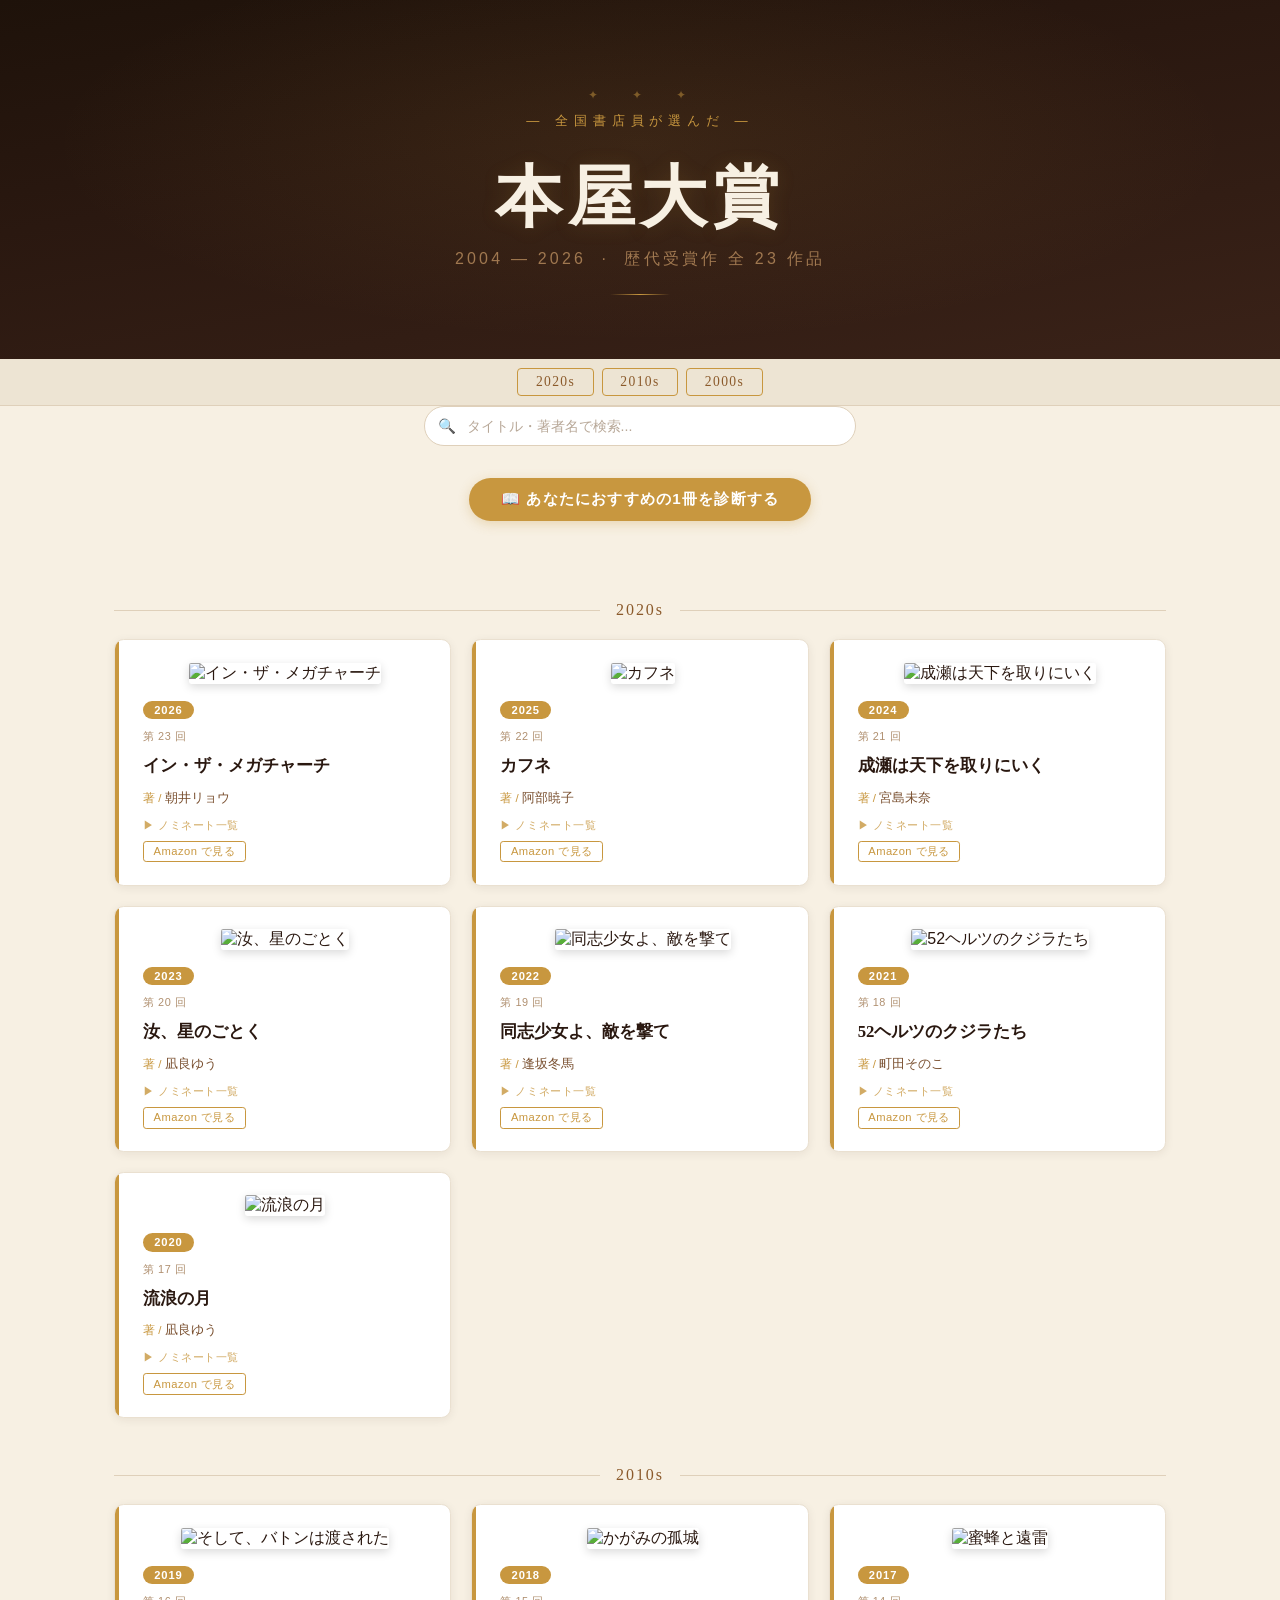
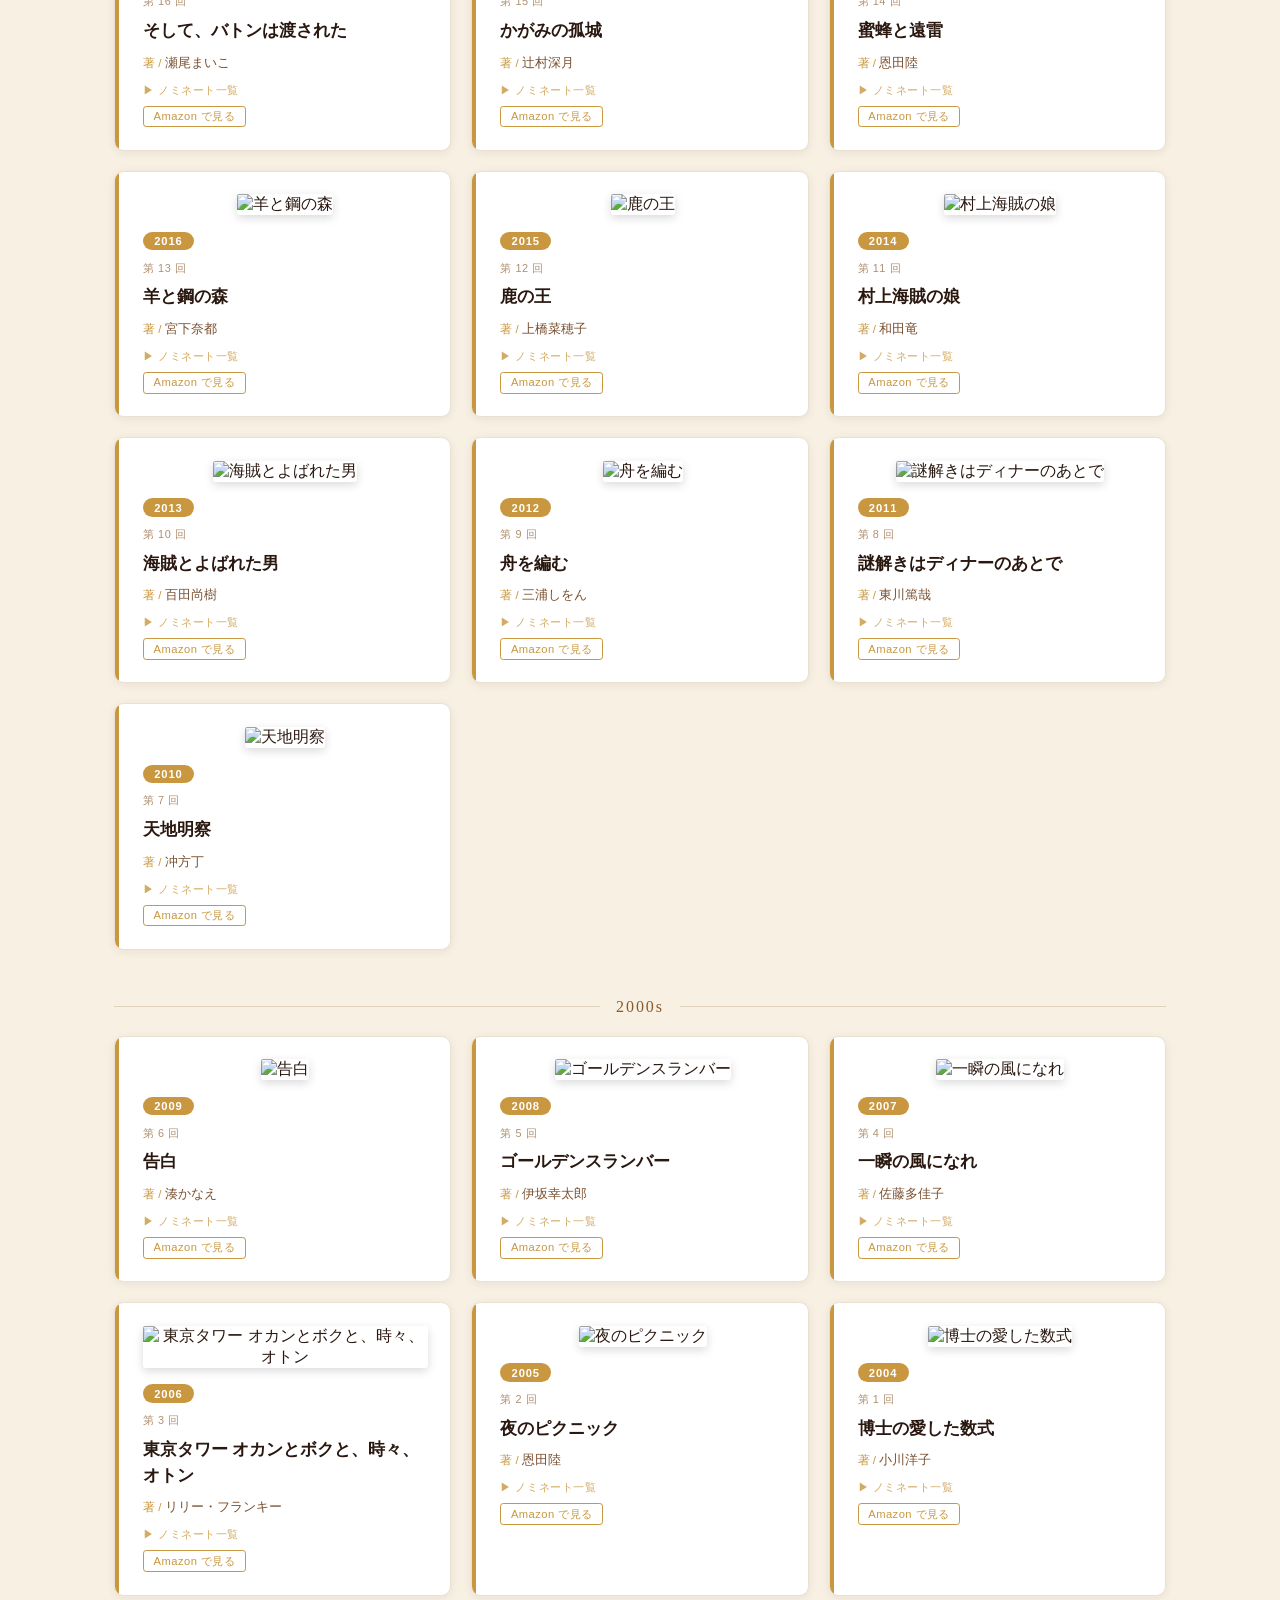
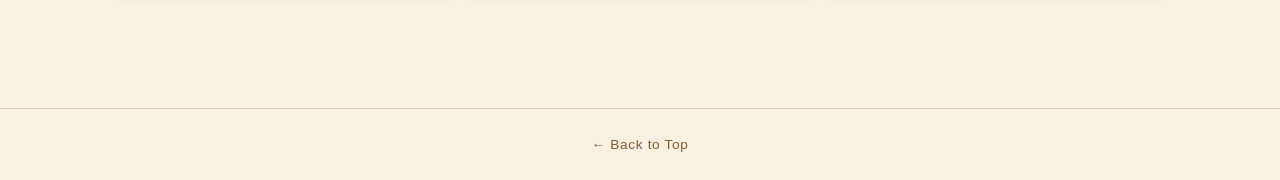
==== bookaward.html @ 59b04b96 "Initial commit: portfolio site with bookaward, mrchildren pages" ====
<!DOCTYPE html>
<html lang="ja">
<head>
  <meta charset="UTF-8">
  <meta name="viewport" content="width=device-width, initial-scale=1.0">
  <title>本屋大賞 歴代受賞作</title>
  <style>
    * { box-sizing: border-box; margin: 0; padding: 0; }

    body {
      background-color: #F7F0E3;
      font-family: 'Segoe UI', sans-serif;
      color: #2A1810;
      min-height: 100vh;
    }

    /* ===== HEADER ===== */
    header {
      background: linear-gradient(170deg, #1E120A 0%, #2A1810 40%, #3A2218 100%);
      text-align: center;
      padding: 5.5rem 1.5rem 4rem;
      position: relative;
      overflow: hidden;
    }
    header::before {
      content: '';
      position: absolute; inset: 0;
      background: radial-gradient(ellipse at 50% 40%, rgba(200,151,63,0.1) 0%, transparent 65%);
      pointer-events: none;
    }
    header .eyebrow {
      font-size: 0.82rem;
      letter-spacing: 0.45em;
      color: #C8973F;
      text-transform: uppercase;
      margin-bottom: 1.4rem;
      position: relative;
    }
    header h1 {
      font-family: 'Georgia', serif;
      font-size: 4.2rem;
      color: #F7F0E3;
      letter-spacing: 0.08em;
      margin-bottom: 0.4rem;
      position: relative;
      text-shadow: 0 2px 20px rgba(200,151,63,0.15);
    }
    header .subtitle {
      font-size: 1rem;
      color: #A07850;
      letter-spacing: 0.2em;
      position: relative;
    }
    .header-divider {
      width: 60px;
      height: 1px;
      background: linear-gradient(90deg, transparent, #C8973F, transparent);
      margin: 1.5rem auto 0;
      position: relative;
    }
    .header-ornament {
      font-size: 0.75rem; color: #C8973F; letter-spacing: 0.5em; margin-bottom: 0.6rem;
      position: relative; opacity: 0.5;
    }

    /* ===== MAIN ===== */
    main {
      max-width: 1100px;
      margin: 0 auto;
      padding: 3rem 1.5rem 4rem;
    }

    /* ===== ERA SECTION ===== */
    .era-section { margin-bottom: 3rem; }
    .era-heading {
      display: flex;
      align-items: center;
      gap: 1rem;
      margin-bottom: 1.25rem;
    }
    .era-heading span {
      font-family: 'Georgia', serif;
      font-size: 1rem;
      color: #8B5A2B;
      letter-spacing: 0.12em;
      white-space: nowrap;
    }
    .era-heading::before,
    .era-heading::after {
      content: '';
      flex: 1;
      height: 1px;
      background: #DFD0BA;
    }

    /* ===== GRID ===== */
    .grid {
      display: grid;
      grid-template-columns: repeat(auto-fill, minmax(270px, 1fr));
      gap: 1.25rem;
    }

    /* ===== CARD ===== */
    .card {
      background: #FFFFFF;
      border-radius: 0.6rem;
      padding: 1.4rem 1.4rem 1.4rem 1.75rem;
      box-shadow: 0 2px 10px rgba(42, 24, 16, 0.07);
      border: 1px solid #EAE0D0;
      position: relative;
      transition: transform 0.2s, box-shadow 0.2s;
      overflow: hidden;
      cursor: pointer;
    }
    .card::before {
      content: '';
      position: absolute;
      left: 0; top: 0; bottom: 0;
      width: 4px;
      background: #C8973F;
    }
    .card:hover {
      transform: translateY(-4px);
      box-shadow: 0 10px 28px rgba(42, 24, 16, 0.13);
    }
    .card .year-badge {
      display: inline-block;
      background: #C8973F;
      color: #FFF;
      font-size: 0.7rem;
      font-weight: 700;
      letter-spacing: 0.08em;
      padding: 0.2rem 0.7rem;
      border-radius: 2rem;
      margin-bottom: 0.7rem;
    }
    .card .award-num {
      font-size: 0.68rem;
      color: #B09070;
      letter-spacing: 0.05em;
      margin-bottom: 0.55rem;
    }
    .card .title {
      font-family: 'Georgia', serif;
      font-size: 1.05rem;
      font-weight: 700;
      color: #2A1810;
      line-height: 1.55;
      margin-bottom: 0.6rem;
    }
    .card .author {
      font-size: 0.82rem;
      color: #7A5030;
    }
    .card .author::before {
      content: "著 / ";
      color: #C8973F;
      font-size: 0.72rem;
    }
    .card .hint {
      font-size: 0.68rem;
      color: #C8973F;
      margin-top: 0.75rem;
      letter-spacing: 0.05em;
      opacity: 0.8;
    }
    .card-cover {
      text-align: center;
      margin-bottom: 1rem;
    }
    .card-cover img {
      width: 80px;
      height: auto;
      border-radius: 0.15rem;
      box-shadow: 0 3px 10px rgba(0,0,0,0.15);
    }

    /* ===== MODAL ===== */
    .modal-overlay {
      display: none;
      position: fixed;
      inset: 0;
      background: rgba(30, 15, 5, 0.72);
      z-index: 1000;
      align-items: center;
      justify-content: center;
      padding: 1rem;
    }
    .modal-overlay.open { display: flex; }

    .modal-box {
      background: #FAF5EC;
      border-radius: 1rem;
      width: 100%;
      max-width: 680px;
      max-height: 90vh;
      overflow-y: auto;
      box-shadow: 0 24px 60px rgba(20, 8, 2, 0.5);
      position: relative;
    }

    .modal-header {
      background: #2A1810;
      padding: 1.5rem 2rem;
      border-radius: 1rem 1rem 0 0;
      display: flex;
      align-items: baseline;
      gap: 1rem;
    }
    .modal-year {
      font-family: 'Georgia', serif;
      font-size: 2rem;
      color: #F7F0E3;
      letter-spacing: 0.05em;
    }
    .modal-round {
      font-size: 0.8rem;
      color: #C8973F;
      letter-spacing: 0.1em;
    }
    .modal-close {
      position: absolute;
      top: 1rem;
      right: 1.25rem;
      background: none;
      border: none;
      color: #A07850;
      font-size: 1.5rem;
      cursor: pointer;
      line-height: 1;
      transition: color 0.15s;
    }
    .modal-close:hover { color: #F7F0E3; }

    .modal-body { padding: 1.5rem 2rem 2rem; }

    /* ===== BOOK LIST ===== */
    .book-list {
      display: flex;
      flex-direction: column;
      gap: 0.85rem;
    }

    .book-item {
      display: flex;
      align-items: center;
      gap: 1rem;
      background: #FFF;
      border-radius: 0.5rem;
      padding: 0.75rem 1rem;
      box-shadow: 0 1px 6px rgba(42, 24, 16, 0.06);
      border: 1px solid #EAE0D0;
      position: relative;
      cursor: pointer;
      transition: transform 0.12s, box-shadow 0.12s;
    }
    .book-item:hover { transform: translateX(4px); box-shadow: 0 3px 12px rgba(42,24,16,0.1); }
    .book-item.winner {
      border-color: #C8973F;
      background: #FFFBF3;
    }

    .book-rank {
      font-size: 0.7rem;
      font-weight: 700;
      color: #B09070;
      min-width: 2rem;
      text-align: center;
      font-family: 'Segoe UI', sans-serif;
    }
    .book-item.winner .book-rank {
      color: #C8973F;
    }

    /* Cover */
    .cover-wrap {
      width: 52px;
      min-width: 52px;
      height: 74px;
      border-radius: 3px;
      overflow: hidden;
      background: #EAE0D0;
      display: flex;
      align-items: center;
      justify-content: center;
      position: relative;
    }
    .cover-wrap.loading::after {
      content: '';
      position: absolute;
      inset: 0;
      background: linear-gradient(90deg, #EAE0D0 25%, #F7F0E3 50%, #EAE0D0 75%);
      background-size: 200% 100%;
      animation: shimmer 1.2s infinite;
    }
    @keyframes shimmer {
      0% { background-position: 200% 0; }
      100% { background-position: -200% 0; }
    }
    .cover-wrap img {
      width: 100%;
      height: 100%;
      object-fit: cover;
      display: none;
    }
    .cover-wrap img.loaded { display: block; }
    .cover-placeholder {
      font-size: 1.4rem;
      opacity: 0.4;
    }
    .cover-wrap.has-cover .cover-placeholder { display: none; }

    /* Book info */
    .book-info { flex: 1; min-width: 0; }
    .book-title {
      font-family: 'Georgia', serif;
      font-size: 0.92rem;
      font-weight: 700;
      color: #2A1810;
      line-height: 1.4;
      margin-bottom: 0.25rem;
      white-space: nowrap;
      overflow: hidden;
      text-overflow: ellipsis;
    }
    .book-author {
      font-size: 0.75rem;
      color: #8B6040;
    }

    .winner-badge {
      font-size: 0.62rem;
      font-weight: 700;
      background: #C8973F;
      color: #FFF;
      padding: 0.15rem 0.5rem;
      border-radius: 2rem;
      letter-spacing: 0.06em;
      white-space: nowrap;
    }

    /* ===== BOOK DETAIL ===== */
    .book-detail { text-align: center; animation: fadeIn 0.2s; }
    @keyframes fadeIn { from { opacity: 0; } to { opacity: 1; } }
    .book-detail-cover { width: 150px; border-radius: 0.3rem; box-shadow: 0 4px 16px rgba(0,0,0,0.15); margin-bottom: 1rem; }
    .book-detail-title { font-family: Georgia, serif; font-size: 1.2rem; font-weight: 700; color: #2A1810; margin-bottom: 0.2rem; }
    .book-detail-author { font-size: 0.82rem; color: #8B6040; margin-bottom: 1rem; }
    .book-detail-synopsis { text-align: left; font-size: 0.85rem; line-height: 1.85; color: #3A2A1A; background: #fff; padding: 1rem 1.2rem; border-radius: 0.4rem; border: 1px solid #EAE0D0; margin-bottom: 1rem; }
    .book-detail-back { display: inline-block; font-size: 0.8rem; color: #C8973F; cursor: pointer; background: none; border: none; margin-bottom: 1rem; letter-spacing: 0.05em; }
    .book-detail-back:hover { color: #8B5A2B; text-decoration: underline; }
    .book-detail-links { display: flex; gap: 0.5rem; justify-content: center; }

    /* ===== FOOTER ===== */
    footer {
      text-align: center;
      padding: 1.75rem;
      border-top: 1px solid #DFD0BA;
      font-size: 0.85rem;
    }
    footer a {
      color: #8B5A2B;
      text-decoration: none;
      letter-spacing: 0.05em;
    }
    footer a:hover { text-decoration: underline; }

    /* ===== JUMP NAV ===== */
    .jump-nav {
      background: #EDE4D3;
      border-bottom: 1px solid #DFD0BA;
      padding: 0.55rem 1.5rem;
      display: flex;
      gap: 0.5rem;
      justify-content: center;
      flex-wrap: wrap;
      position: sticky;
      top: 0;
      z-index: 90;
    }
    .jump-btn {
      display: inline-block;
      color: #8B5A2B;
      text-decoration: none;
      font-family: 'Georgia', serif;
      font-size: 0.85rem;
      letter-spacing: 0.1em;
      padding: 0.3rem 1.1rem;
      border: 1px solid #C8973F;
      border-radius: 0.25rem;
      transition: background 0.15s, color 0.15s;
    }
    .jump-btn:hover { background: #C8973F; color: #fff; }

    /* ===== AMAZON LINK ===== */
    .amazon-link {
      display: inline-block;
      margin-top: 0.5rem;
      font-size: 0.7rem;
      color: #C8973F;
      text-decoration: none;
      border: 1px solid #C8973F;
      border-radius: 0.2rem;
      padding: 0.15rem 0.6rem;
      letter-spacing: 0.04em;
      transition: background 0.15s, color 0.15s;
    }
    .amazon-link:hover { background: #C8973F; color: #fff; }
    .book-amazon {
      display: inline-block;
      margin-top: 0.3rem;
      font-size: 0.72rem;
      color: #C8973F;
      text-decoration: none;
      border: 1px solid #C8973F;
      border-radius: 0.2rem;
      padding: 0.1rem 0.5rem;
      transition: background 0.15s, color 0.15s;
    }
    .book-amazon:hover { background: #C8973F; color: #fff; }

    /* ===== SHINDAN ===== */
    .shindan-btn {
      display: block; margin: 0 auto 2rem; padding: 0.7rem 2rem;
      background: #C8973F; color: #fff; border: none; border-radius: 2rem;
      font-size: 0.95rem; font-weight: 700; letter-spacing: 0.08em; cursor: pointer;
      box-shadow: 0 3px 12px rgba(200,151,63,0.3); transition: transform 0.15s, box-shadow 0.15s;
    }
    .shindan-btn:hover { transform: translateY(-2px); box-shadow: 0 6px 20px rgba(200,151,63,0.4); }
    .shindan-overlay {
      display: none; position: fixed; inset: 0; background: rgba(30,15,5,0.8);
      z-index: 1100; align-items: center; justify-content: center; padding: 1rem;
    }
    .shindan-overlay.open { display: flex; }
    .shindan-box {
      background: #FAF5EC; border-radius: 1rem; width: 100%; max-width: 500px;
      padding: 2.5rem 2rem; text-align: center; position: relative;
      box-shadow: 0 24px 60px rgba(20,8,2,0.5); animation: fadeIn 0.25s;
    }
    .shindan-close {
      position: absolute; top: 0.8rem; right: 1rem; background: none; border: none;
      color: #A07850; font-size: 1.3rem; cursor: pointer;
    }
    .shindan-step { font-size: 0.72rem; color: #C8973F; letter-spacing: 0.15em; margin-bottom: 0.5rem; }
    .shindan-q { font-family: Georgia, serif; font-size: 1.15rem; color: #2A1810; margin-bottom: 1.5rem; line-height: 1.6; }
    .shindan-options { display: flex; flex-direction: column; gap: 0.7rem; }
    .shindan-opt {
      padding: 0.85rem 1.2rem; background: #fff; border: 2px solid #EAE0D0; border-radius: 0.5rem;
      font-size: 0.9rem; color: #2A1810; cursor: pointer; transition: border-color 0.15s, background 0.15s;
    }
    .shindan-opt:hover { border-color: #C8973F; background: #FFFBF3; }
    .shindan-results-grid { display: flex; flex-direction: column; gap: 0.8rem; margin-bottom: 1rem; text-align: left; }
    .shindan-card {
      display: flex; gap: 0.8rem; background: #fff; border-radius: 0.5rem; padding: 0.7rem;
      border: 1px solid #EAE0D0; box-shadow: 0 1px 6px rgba(42,24,16,0.06);
      cursor: pointer; transition: border-color 0.15s, box-shadow 0.15s;
    }
    .shindan-card:hover { border-color: #C8973F; box-shadow: 0 3px 12px rgba(42,24,16,0.1); }
    .shindan-card img { width: 60px; height: 85px; object-fit: cover; border-radius: 0.2rem; flex-shrink: 0; }
    .shindan-card-info { flex: 1; min-width: 0; }
    .shindan-card-title { font-family: Georgia, serif; font-size: 0.92rem; font-weight: 700; color: #2A1810; margin-bottom: 0.15rem; }
    .shindan-card-author { font-size: 0.72rem; color: #8B6040; margin-bottom: 0.2rem; }
    .shindan-card-badge { display: inline-block; font-size: 0.62rem; background: #C8973F; color: #fff; padding: 0.1rem 0.45rem; border-radius: 1rem; margin-bottom: 0.25rem; }
    .shindan-card-comment { font-size: 0.78rem; color: #5A4030; line-height: 1.5; }
    .shindan-card-link { font-size: 0.68rem; color: #C8973F; text-decoration: none; margin-top: 0.2rem; display: inline-block; }
    .shindan-card-link:hover { text-decoration: underline; }
    .shindan-btns { display: flex; gap: 0.5rem; justify-content: center; flex-wrap: wrap; margin-top: 0.5rem; }
    .shindan-again { padding: 0.5rem 1.5rem; background: none; border: 2px solid #C8973F; color: #C8973F; border-radius: 2rem; font-size: 0.82rem; cursor: pointer; transition: background 0.15s, color 0.15s; }
    .shindan-again:hover { background: #C8973F; color: #fff; }
    .shindan-shuffle { padding: 0.5rem 1.5rem; background: #C8973F; border: 2px solid #C8973F; color: #fff; border-radius: 2rem; font-size: 0.82rem; cursor: pointer; transition: opacity 0.15s; }
    .shindan-shuffle:hover { opacity: 0.85; }

    /* ===== SEARCH ===== */
    .search-wrap {
      max-width: 480px; margin: 0 auto 2rem; padding: 0 1.5rem; position: relative;
    }
    .search-input {
      width: 100%; padding: 0.7rem 1rem 0.7rem 2.6rem;
      background: #FFFFFF; border: 1px solid #DFD0BA; border-radius: 2rem;
      font-size: 0.88rem; color: #2A1810; outline: none;
      font-family: 'Segoe UI', sans-serif;
      transition: border-color 0.2s, box-shadow 0.2s;
    }
    .search-input::placeholder { color: #B8A898; }
    .search-input:focus { border-color: #C8973F; box-shadow: 0 0 0 3px rgba(200,151,63,0.12); }
    .search-icon {
      position: absolute; left: calc(1.5rem + 0.9rem); top: 50%; transform: translateY(-50%);
      font-size: 0.9rem; color: #B8A898; pointer-events: none;
    }
    .search-results {
      position: absolute; left: 1.5rem; right: 1.5rem; top: calc(100% + 0.3rem);
      background: #FFF; border: 1px solid #DFD0BA; border-radius: 0.6rem;
      box-shadow: 0 8px 24px rgba(42,24,16,0.12); max-height: 360px; overflow-y: auto;
      z-index: 50; display: none;
    }
    .search-results.open { display: block; }
    .search-item {
      display: flex; align-items: center; gap: 0.7rem; padding: 0.6rem 0.8rem;
      cursor: pointer; border-bottom: 1px solid #F0E8DC; transition: background 0.1s;
    }
    .search-item:last-child { border-bottom: none; }
    .search-item:hover { background: #FBF6EE; }
    .search-item img { width: 36px; height: 50px; object-fit: cover; border-radius: 0.15rem; flex-shrink: 0; }
    .search-item-info { flex: 1; min-width: 0; }
    .search-item-title { font-size: 0.85rem; font-weight: 600; color: #2A1810; white-space: nowrap; overflow: hidden; text-overflow: ellipsis; }
    .search-item-meta { font-size: 0.7rem; color: #8B6040; margin-top: 0.1rem; }
    .search-item-badge { font-size: 0.58rem; background: #C8973F; color: #fff; padding: 0.08rem 0.4rem; border-radius: 1rem; flex-shrink: 0; }
    .search-empty { padding: 1.2rem; text-align: center; font-size: 0.82rem; color: #A09080; }
    .search-count { font-size: 0.7rem; color: #B8A898; padding: 0.4rem 0.8rem; border-bottom: 1px solid #F0E8DC; }

  </style>
</head>
<body>


  <header>
    <div class="header-ornament">✦ &nbsp; ✦ &nbsp; ✦</div>
    <div class="eyebrow">— 全国書店員が選んだ —</div>
    <h1>本屋大賞</h1>
    <p class="subtitle">2004 — 2026 &nbsp;·&nbsp; 歴代受賞作 全 23 作品</p>
    <div class="header-divider"></div>
  </header>

  <nav class="jump-nav">
    <a href="#era-2020s" class="jump-btn">2020s</a>
    <a href="#era-2010s" class="jump-btn">2010s</a>
    <a href="#era-2000s" class="jump-btn">2000s</a>
  </nav>

  <div class="search-wrap">
    <span class="search-icon">🔍</span>
    <input class="search-input" id="search-input" type="text" placeholder="タイトル・著者名で検索..." autocomplete="off">
    <div class="search-results" id="search-results"></div>
  </div>

  <button class="shindan-btn" onclick="startShindan()">📖 あなたにおすすめの1冊を診断する</button>

  <!-- SHINDAN MODAL -->
  <div class="shindan-overlay" id="shindan" onclick="if(event.target===this)closeShindan()">
    <div class="shindan-box">
      <button class="shindan-close" onclick="closeShindan()">✕</button>
      <div id="shindan-content"></div>
    </div>
  </div>

  <main>

    <div class="era-section" id="era-2020s">
      <div class="era-heading"><span>2020s</span></div>
      <div class="grid" id="grid-2020s"></div>
    </div>

    <div class="era-section" id="era-2010s">
      <div class="era-heading"><span>2010s</span></div>
      <div class="grid" id="grid-2010s"></div>
    </div>

    <div class="era-section" id="era-2000s">
      <div class="era-heading"><span>2000s</span></div>
      <div class="grid" id="grid-2000s"></div>
    </div>

  </main>

  <footer>
    <a href="index.html">← Back to Top</a>
  </footer>

  <!-- MODAL -->
  <div class="modal-overlay" id="modal" onclick="handleOverlayClick(event)">
    <div class="modal-box">
      <button class="modal-close" onclick="closeModal()">✕</button>
      <div class="modal-header">
        <div class="modal-year" id="modal-year"></div>
        <div class="modal-round" id="modal-round"></div>
      </div>
      <div class="modal-body">
        <div class="book-list" id="book-list"></div>
      </div>
    </div>
  </div>

  <script>
    function amazonUrl(title, author) {
      return 'https://www.amazon.co.jp/s?k=' + encodeURIComponent(title + ' ' + author);
    }

    const coverImages = {
      2026: 'https://www.hontai.or.jp/history/assets_c/2026/02/e05835884b5e4afdb49802505c4241a8227e9f81-thumb-240xauto-1797.jpg',
      2025: 'https://www.hontai.or.jp/history/assets_c/2025/01/ee0b2aca19c7f8d06cb3fd3ac59247781ab60b5e-thumb-240xauto-1366.jpg',
      2024: 'https://www.hontai.or.jp/history/assets_c/2024/03/bk2024_naruse-thumb-240xauto-695.jpg',
      2023: 'https://www.hontai.or.jp/history/assets_c/2023/11/bk2023_nanji-thumb-240xauto-6.jpg',
      2022: 'https://www.hontai.or.jp/history/assets_c/2023/11/bk2022_doushi-thumb-240xauto-21.jpg',
      2021: 'https://www.hontai.or.jp/history/assets_c/2023/11/bk2021_52-thumb-240xauto-39.jpg',
      2020: 'https://www.hontai.or.jp/history/assets_c/2023/11/bk2020_rurou-thumb-240xauto-54.jpg',
      2019: 'https://www.hontai.or.jp/history/assets_c/2023/11/bk2019_soshite-thumb-240xauto-73.jpg',
      2018: 'https://www.hontai.or.jp/history/assets_c/2023/11/bk2018_kagami_l-thumb-240xauto-96.jpg',
      2017: 'https://www.hontai.or.jp/history/assets_c/2023/11/ca21c5169081db3687d4a4e39fb88a4c1435144a-thumb-240xauto-130.jpg',
      2016: 'https://www.hontai.or.jp/history/assets_c/2023/11/75618a59fe89ecf0bf6f7975323fd9d72c2faa20-thumb-240xauto-144.jpg',
      2015: 'https://www.hontai.or.jp/history/assets_c/2023/11/ffab75e2f2f813923423a98520d7d1515d9d2853-thumb-240xauto-145.jpg',
      2014: 'https://www.hontai.or.jp/history/assets_c/2023/11/5c0f33052630966366ab5008ae90e669c54dcc1b-thumb-240xauto-148.jpg',
      2013: 'https://www.hontai.or.jp/history/assets_c/2023/11/a88c5b3fb257cdbaf4aa46a077a1b9338a84fac9-thumb-240xauto-168.jpg',
      2012: 'https://www.hontai.or.jp/history/assets_c/2023/11/0a7aa5f6c59d58eac77c7f0349ca270bf9f91414-thumb-240xauto-192.jpg',
      2011: 'https://www.hontai.or.jp/history/assets_c/2023/11/08_nazotokihadinnernoatode-thumb-240xauto-209.jpg',
      2010: 'https://www.hontai.or.jp/history/assets_c/2023/11/266b80bb6151e1dceb78721aeb91a9cb8f0221d3-thumb-180x262-220.jpg',
      2009: 'https://www.hontai.or.jp/history/assets_c/2023/11/80426ec3c307eab52d3f30ed80cb86f42c05a048-thumb-200x295-232.jpg',
      2008: 'https://www.hontai.or.jp/history/assets_c/2023/11/a5840f3867d71e2f36740db25efe220d88405d05-thumb-196x280-245.jpg',
      2007: 'https://www.hontai.or.jp/history/assets_c/2023/11/8bbea986a47a02b832e6fb69c17d5348b2d7e7c8-thumb-160x232-257.jpg',
      2006: 'https://www.hontai.or.jp/history/assets_c/2023/11/749772d05038839ce56dad11514d9bfcb5166a56-thumb-200x290-269.jpg',
      2005: 'https://www.hontai.or.jp/history/assets_c/2023/11/6022ada6552085c22730186387b6f192bccde514-thumb-196x280-294.jpg',
      2004: 'https://www.hontai.or.jp/history/assets_c/2023/11/e742af6ca8c6c841ca7efd56b80528a2432f4659-thumb-201x280-295.jpg',
    };

    const nomineeCoverImages = {
      2026: [
        'https://www.hontai.or.jp/history/assets_c/2026/02/e05835884b5e4afdb49802505c4241a8227e9f81-thumb-440xauto-1797.jpg',
        'https://www.hontai.or.jp/history/assets_c/2026/02/5653f208d6843c167f52f8b0fc6322c056543c1b-thumb-440xauto-1802.jpg',
        'https://www.hontai.or.jp/history/assets_c/2026/02/c9a5280bda9d50a69692eee2075347a1fc644d60-thumb-440xauto-1804.jpg',
        'https://www.hontai.or.jp/history/assets_c/2026/02/18d771adebf6ee1db19e36e1e062f74c0a2942a9-thumb-440xauto-1799.jpg',
        'https://www.hontai.or.jp/history/assets_c/2026/02/cef2d7872bf9ea796344fa57664c19fa4a3950a3-thumb-440xauto-1795.jpg',
        'https://www.hontai.or.jp/history/assets_c/2026/02/0c60567d35b2a502dd08a9b43de16ac3d48ad9a2-thumb-440xauto-1800.jpg',
        'https://www.hontai.or.jp/history/assets_c/2026/02/f69f3ee4f888aa92f133d6d918478898d510d3c1-thumb-440xauto-1796.jpg',
        'https://www.hontai.or.jp/history/assets_c/2026/02/689a365d228e09086027aee5a58a58d2a4634ba2-thumb-440xauto-1803.jpg',
        'https://www.hontai.or.jp/history/assets_c/2026/02/acc62813f247c5d08443dc5a3a96bda5ce81d686-thumb-440xauto-1798.jpg',
        'https://www.hontai.or.jp/history/assets_c/2026/02/3ec94055223c6e2c029b8cdd25d9f06021a88d80-thumb-440xauto-1801.jpg',
      ],
      2025: [
        'https://www.hontai.or.jp/history/assets_c/2025/01/ee0b2aca19c7f8d06cb3fd3ac59247781ab60b5e-thumb-440xauto-1366.jpg',
        'https://www.hontai.or.jp/history/assets_c/2025/01/7ed4e60678143253109214196823ce067f424ab7-thumb-440xauto-1365.jpg',
        'https://www.hontai.or.jp/history/assets_c/2025/01/47224c973cd9529746832c9d153b7fd0523b2f75-thumb-440xauto-1369.jpg',
        'https://www.hontai.or.jp/history/assets_c/2025/01/d10af88ca991fca392233678168ebc9612c7d4b5-thumb-440xauto-1367.jpg',
        'https://www.hontai.or.jp/history/assets_c/2025/01/9fd17c294fdcef75b400edfe476d7f170f1f6dec-thumb-440xauto-1375.jpg',
        'https://www.hontai.or.jp/history/assets_c/2025/01/064f8931f35de57bd167e427f9b40244003baac1-thumb-440xauto-1372.jpg',
        'https://www.hontai.or.jp/history/assets_c/2025/01/1923e7e17fd2fb3ee7d1a3996117cdd1010dbe67-thumb-440xauto-1368.jpg',
        'https://www.hontai.or.jp/history/assets_c/2025/01/8f77aa73ce857e78d3a0bb71d410a7457ec4219d-thumb-440xauto-1373.jpg',
        'https://www.hontai.or.jp/history/assets_c/2025/01/57d0e370a2fd094eb99207aaba3f1fb2bf070b16-thumb-440xauto-1370.jpg',
        'https://www.hontai.or.jp/history/assets_c/2025/01/604f45cd42c55b7e7bc9d825a351c7bc2cd2a6c1-thumb-440xauto-1374.jpg',
      ],
      2024: [
        'https://www.hontai.or.jp/history/assets_c/2024/03/bk2024_naruse-thumb-440xauto-695.jpg',
        'https://www.hontai.or.jp/history/assets_c/2024/03/bk2024_sui-thumb-440xauto-692.jpg',
        'https://www.hontai.or.jp/history/assets_c/2024/03/bk2024_sonzai-thumb-440xauto-694.jpg',
        'https://www.hontai.or.jp/history/assets_c/2024/03/bk2024_supi-thumb-440xauto-693.jpg',
        'https://www.hontai.or.jp/history/assets_c/2024/03/bk2024_leende-thumb-440xauto-699.jpg',
        'https://www.hontai.or.jp/history/assets_c/2024/03/bk2024_kiiro-thumb-440xauto-690.jpg',
        'https://www.hontai.or.jp/history/assets_c/2024/03/bk2024_rikaba-thumb-440xauto-698.jpg',
        'https://www.hontai.or.jp/history/assets_c/2024/03/bk2024_hoshi-thumb-440xauto-697.jpg',
        'https://www.hontai.or.jp/history/assets_c/2024/03/bk2024_houkago-thumb-440xauto-696.jpg',
        'https://www.hontai.or.jp/history/assets_c/2024/03/bk2024_kimiga-thumb-440xauto-691.jpg',
      ],
      2023: [
        'https://www.hontai.or.jp/history/assets_c/2023/11/bk2023_nanji-thumb-440xauto-6.jpg',
        'https://www.hontai.or.jp/history/assets_c/2023/11/bk2023_rabuka-thumb-440xauto-7.jpg',
        'https://www.hontai.or.jp/history/assets_c/2023/11/bk2023_hikari-thumb-440xauto-8.jpg',
        'https://www.hontai.or.jp/history/assets_c/2023/11/bk2023_baku-thumb-440xauto-9.jpg',
        'https://www.hontai.or.jp/history/assets_c/2023/11/bk2023_tsuki-thumb-440xauto-11.jpg',
        'https://www.hontai.or.jp/history/assets_c/2023/11/bk2023_kimi-thumb-440xauto-12.jpg',
        'https://www.hontai.or.jp/history/assets_c/2023/11/bk2023_hako-thumb-440xauto-13.jpg',
        'https://www.hontai.or.jp/history/assets_c/2023/11/bk2023_sora-thumb-440xauto-14.jpg',
        'https://www.hontai.or.jp/history/assets_c/2023/11/bk2023_kawa-thumb-440xauto-15.jpg',
        'https://www.hontai.or.jp/history/assets_c/2023/11/bk2023_hasyu-thumb-440xauto-16.jpg',
      ],
      2022: [
        'https://www.hontai.or.jp/history/assets_c/2023/11/bk2022_doushi-thumb-440xauto-21.jpg',
        'https://www.hontai.or.jp/history/assets_c/2023/11/bk2022_akatoao-thumb-440xauto-22.jpg',
        'https://www.hontai.or.jp/history/assets_c/2023/11/bk2022_small-thumb-440xauto-23.jpg',
        'https://www.hontai.or.jp/history/assets_c/2023/11/bk2022_seiyoku-thumb-440xauto-24.jpg',
        'https://www.hontai.or.jp/history/assets_c/2023/11/bk2022_roku-thumb-440xauto-25.jpg',
        'https://www.hontai.or.jp/history/assets_c/2023/11/bk2022_yoga-thumb-440xauto-26.jpg',
        'https://www.hontai.or.jp/history/assets_c/2023/11/bk2022_zan-thumb-440xauto-27.jpg',
        'https://www.hontai.or.jp/history/assets_c/2023/11/bk2022_garasu-thumb-346x500-28.jpg',
        'https://www.hontai.or.jp/history/assets_c/2023/11/bk2022_koku-thumb-346x500-29.jpg',
        'https://www.hontai.or.jp/history/assets_c/2023/11/bk2022_hoshi-thumb-440xauto-30.jpg',
      ],
      2021: [
        'https://www.hontai.or.jp/history/assets_c/2023/11/bk2021_52-thumb-440xauto-39.jpg',
        'https://www.hontai.or.jp/history/assets_c/2023/11/bk2021_osagashi-thumb-440xauto-40.jpg',
        'https://www.hontai.or.jp/history/assets_c/2023/11/bk2021_inugaita-thumb-440xauto-41.jpg',
        'https://www.hontai.or.jp/history/assets_c/2023/11/bk2021_gyakusoku-thumb-440xauto-42.jpg',
        'https://www.hontai.or.jp/history/assets_c/2023/11/bk2021_jiten-thumb-440xauto-43.jpg',
        'https://www.hontai.or.jp/history/assets_c/2023/11/bk2021_hachigatsu-thumb-440xauto-44.jpg',
        'https://www.hontai.or.jp/history/assets_c/2023/11/bk2021_horobi-thumb-440xauto-45.jpg',
        'https://www.hontai.or.jp/history/assets_c/2023/11/bk2021_orta-thumb-440xauto-46.jpg',
        'https://www.hontai.or.jp/history/assets_c/2023/11/bk2021_oshi-thumb-440xauto-47.jpg',
        'https://www.hontai.or.jp/history/assets_c/2023/11/bk2021_konohon-thumb-440xauto-48.jpg',
      ],
      2020: [
        'https://www.hontai.or.jp/history/assets_c/2023/11/bk2020_rurou-thumb-343x503-54.jpg',
        'https://www.hontai.or.jp/history/assets_c/2023/11/bk2020_lion-thumb-343x506-55.jpg',
        'https://www.hontai.or.jp/history/assets_c/2023/11/bk2020_senha-thumb-343x505-56.jpg',
        'https://www.hontai.or.jp/history/assets_c/2023/11/bk2020_north-thumb-343x499-57.jpg',
        'https://www.hontai.or.jp/history/assets_c/2023/11/bk2020_netsugen-thumb-343x502-58.jpg',
        'https://www.hontai.or.jp/history/assets_c/2023/11/bk2020_medium-thumb-343x500-59.jpg',
        'https://www.hontai.or.jp/history/assets_c/2023/11/bk2020_natsu-thumb-343x497-60.jpg',
        'https://www.hontai.or.jp/history/assets_c/2023/11/bk2020_mugen-thumb-343x504-61.jpg',
        'https://www.hontai.or.jp/history/assets_c/2023/11/bk2020_tencho-thumb-343x501-62.jpg',
        'https://www.hontai.or.jp/history/assets_c/2023/11/bk2020_mukashi-thumb-343x507-63.jpg',
      ],
      2019: [
        'https://www.hontai.or.jp/history/assets_c/2023/11/bk2019_soshite-thumb-344x500-73.jpg',
        'https://www.hontai.or.jp/history/assets_c/2023/11/bk2019_hito-thumb-440xauto-74.jpg',
        'https://www.hontai.or.jp/history/assets_c/2023/11/bk2019_velrin-thumb-342x500-75.jpg',
        'https://www.hontai.or.jp/history/assets_c/2023/11/bk2019_nettai-thumb-440xauto-76.jpg',
        'https://www.hontai.or.jp/history/assets_c/2023/11/bk2019_aru-thumb-440xauto-77.jpg',
        'https://www.hontai.or.jp/history/assets_c/2023/11/bk2019_sazanami-thumb-440xauto-78.jpg',
        'https://www.hontai.or.jp/history/assets_c/2023/11/bk2019_ainaki-thumb-440xauto-79.jpg',
        'https://www.hontai.or.jp/history/assets_c/2023/11/bk2019_hitotsumugi-thumb-440xauto-94.jpg',
        'https://www.hontai.or.jp/history/assets_c/2023/11/a4675f8e58e371f0ecdce1346fa0c4087120ac82-thumb-440xauto-93.jpg',
        'https://www.hontai.or.jp/history/assets_c/2023/11/bk2019_fugato-thumb-440xauto-81.jpg',
      ],
      2018: [
        'https://www.hontai.or.jp/history/assets_c/2023/11/bk2018_kagami_l-thumb-300x444-96.jpg',
        'https://www.hontai.or.jp/history/assets_c/2023/11/bk2018_banjyo_l-thumb-300x441-97.jpg',
        'https://www.hontai.or.jp/history/assets_c/2023/11/bk2018_shijin_l-thumb-300x444-95.jpg',
        'https://www.hontai.or.jp/history/assets_c/2023/11/bk2018_tayutae_l-thumb-300x444-98.jpg',
        'https://www.hontai.or.jp/history/assets_c/2023/11/bk2018_ax_l-thumb-300x440-99.jpg',
        'https://www.hontai.or.jp/history/assets_c/2023/11/bk2018_damashie_l-thumb-300x427-100.jpg',
        'https://www.hontai.or.jp/history/assets_c/2023/11/bk2018_hoshi_l-thumb-300x436-101.jpg',
        'https://www.hontai.or.jp/history/assets_c/2023/11/bk2018_kuzureru_l-thumb-300x436-102.jpg',
        'https://www.hontai.or.jp/history/assets_c/2023/11/bk2018_hyakka_l-thumb-300x441-103.jpg',
        'https://www.hontai.or.jp/history/assets_c/2023/11/bk2018_kirakira_l-thumb-300x444-104.jpg',
      ],
      2017: [
        'https://www.hontai.or.jp/history/assets_c/2023/11/ca21c5169081db3687d4a4e39fb88a4c1435144a-thumb-440xauto-130.jpg',
        'https://www.hontai.or.jp/history/assets_c/2023/11/e387493739410badd4119136f7bff1dc89edc7f8-thumb-362x500-132.jpg',
        'https://www.hontai.or.jp/history/assets_c/2023/11/68c2f65745bad9673498844192f63490499ba2bb-thumb-360x500-133.jpg',
        'https://www.hontai.or.jp/history/assets_c/2023/11/04ce81a2d44ba5114d5296b5b7c362dc094fb029-thumb-440xauto-134.jpg',
        'https://www.hontai.or.jp/history/assets_c/2023/11/3b68d833038fbfb8e023116df89381b5c13c7d00-thumb-440xauto-135.jpg',
        'https://www.hontai.or.jp/history/assets_c/2023/11/eba06b7dc1735c3515028d0309ab99dc5b75c6d0-thumb-339x500-136.jpg',
        'https://www.hontai.or.jp/history/assets_c/2023/11/01_i-thumb-253x367-138.jpg',
        'https://www.hontai.or.jp/history/assets_c/2023/11/58b586c0576ed031fe9ae8cfbdc3c2325c013ae6-thumb-440xauto-139.jpg',
        'https://www.hontai.or.jp/history/assets_c/2023/11/ac5bcafed7c0a6e221a1c83cf22c0bed057e130c-thumb-440xauto-140.jpg',
        'https://www.hontai.or.jp/history/assets_c/2023/11/67ac849873e811fe3ba9c5cf37628890083e8f85-thumb-440xauto-141.jpg',
      ],
      2016: [
        'https://www.hontai.or.jp/history/assets_c/2023/11/75618a59fe89ecf0bf6f7975323fd9d72c2faa20-thumb-440xauto-144.jpg',
        'https://www.hontai.or.jp/history/assets_c/2023/11/14f1107b859578dbdbe4622ef50ce2518ce93e43-thumb-440xauto-182.jpg',
        'https://www.hontai.or.jp/history/assets_c/2023/11/8bf03ed27d1363eda9e3c4bbfb4a64365c303eab-thumb-440xauto-185.jpg',
        'https://www.hontai.or.jp/history/assets_c/2023/11/f87e1f8cc49384d4e821d21c9ccc98e30c0dd812-thumb-440xauto-183.jpg',
        'https://www.hontai.or.jp/history/assets_c/2023/11/c077f6bdafb13189776eb06610b2db74d25034ff-thumb-440xauto-186.jpg',
        'https://www.hontai.or.jp/history/assets_c/2023/11/4ab686f80d0f012ab139d3232e9f514421dc3dd3-thumb-440xauto-187.jpg',
        'https://www.hontai.or.jp/history/assets_c/2023/11/54e67dccbd47473c69c4e8c7e55fd573fea31e05-thumb-440xauto-188.jpg',
        'https://www.hontai.or.jp/history/assets_c/2023/11/750f8cda08a51ea58cd4861782123b3e23618f85-thumb-440xauto-189.jpg',
        'https://www.hontai.or.jp/history/assets_c/2023/11/2556ea392337b68e20d19089d63a18d1ce9c9870-thumb-440xauto-190.jpg',
        'https://www.hontai.or.jp/history/assets_c/2023/11/a8b2e53851accf9cd267bbddbd17d94d9f6e072c-thumb-440xauto-191.jpg',
      ],
      2015: [
        'https://www.hontai.or.jp/history/assets_c/2023/11/ffab75e2f2f813923423a98520d7d1515d9d2853-thumb-440xauto-145.jpg',
        'https://www.hontai.or.jp/history/assets_c/2023/11/2d7dca4ed0e361dea4e0d22a6ed2f092e4a18cec-thumb-440xauto-150.jpg',
        'https://www.hontai.or.jp/history/assets_c/2023/11/eaf07d9cbf9afb071da72bab638a8734c748395a-thumb-440xauto-151.jpg',
        'https://www.hontai.or.jp/history/assets_c/2023/11/67f43d1e4f372c929f36c4294b56daa3b67c5d7a-thumb-346x500-152.jpg',
        'https://www.hontai.or.jp/history/assets_c/2023/11/bd68c267805dff38aab1f1a0a479a640930943c6-thumb-440xauto-153.jpg',
        'https://www.hontai.or.jp/history/assets_c/2023/11/b8068601313be955ecf26943d424503a143ce107-thumb-440xauto-154.jpg',
        'https://www.hontai.or.jp/history/assets_c/2023/11/89c1efc4147586c2a560d84194381a13aa79e541-thumb-346x500-155.jpg',
        'https://www.hontai.or.jp/history/assets_c/2023/11/705c46ddce5574375f65fa37858d28b43459cb07-thumb-440xauto-156.jpg',
        'https://www.hontai.or.jp/history/assets_c/2023/11/90c92feba6f771fc1cd918aa575f27055c88942d-thumb-440xauto-157.jpg',
        'https://www.hontai.or.jp/history/assets_c/2023/11/148a5b3871dad58d1532bda6ba440118440a5969-thumb-440xauto-158.jpg',
      ],
      2014: [
        'https://www.hontai.or.jp/history/assets_c/2023/11/5c0f33052630966366ab5008ae90e669c54dcc1b-thumb-440xauto-148.jpg',
        'https://www.hontai.or.jp/history/assets_c/2023/11/d3b4776721fce6a6ba35e71377ca63f71910d0d3-thumb-341x500-159.jpg',
        'https://www.hontai.or.jp/history/assets_c/2023/11/1840a54d718583d859c335faf707a2378e0faff7-thumb-347x500-160.jpg',
        'https://www.hontai.or.jp/history/assets_c/2023/11/e398ab7daf83b8c736bdb9d46bdbbeeb3e60ce30-thumb-345x500-161.jpg',
        'https://www.hontai.or.jp/history/assets_c/2023/11/3d9f92f5d92222c9b2a0bc1d62fb15194b22a6ae-thumb-440xauto-162.jpg',
        'https://www.hontai.or.jp/history/assets_c/2023/11/16d4d0608c4a37dfac290685ea9fba5c10c44f25-thumb-347x500-163.jpg',
        'https://www.hontai.or.jp/history/assets_c/2023/11/69cc25c7ff5046bb29e2f3fa96d1100f983cdd33-thumb-347x500-164.jpg',
        'https://www.hontai.or.jp/history/assets_c/2023/11/33e7beb70b8ae1f0de45eaf87c00b484cfd512ba-thumb-343x500-165.jpg',
        'https://www.hontai.or.jp/history/assets_c/2023/11/80751499fadd0a0b3c2b86a4b80303f9bed65991-thumb-339x497-166.jpg',
        'https://www.hontai.or.jp/history/assets_c/2023/11/8a500fdc29078f71e39046a307a5db648f5b67e0-thumb-347x500-167.jpg',
      ],
      2013: [
        'https://www.hontai.or.jp/history/assets_c/2023/11/a88c5b3fb257cdbaf4aa46a077a1b9338a84fac9-thumb-440xauto-168.jpg',
        'https://www.hontai.or.jp/history/assets_c/2023/11/02_64-thumb-440xauto-169.jpg',
        'https://www.hontai.or.jp/history/assets_c/2023/11/6bc2d6fb840b28003efb6d28a45d6a8d1c80ad7b-thumb-440xauto-170.jpg',
        'https://www.hontai.or.jp/history/assets_c/2023/11/fe887929e6d9896cbdc3e0dcb8339bb48b615653-thumb-440xauto-171.jpg',
        'https://www.hontai.or.jp/history/assets_c/2023/11/961c9e2832acf11015f3fd9eaff10b2a1774fc0e-thumb-439x640-172.jpg',
        'https://www.hontai.or.jp/history/assets_c/2023/11/b76b17809c40fc48081903a84e89197a3e1c34d9-thumb-440xauto-173.jpg',
        'https://www.hontai.or.jp/history/assets_c/2023/11/7330046654f048b073088220a1c0e62ffa9d5f9c-thumb-440xauto-174.jpg',
        'https://www.hontai.or.jp/history/assets_c/2023/11/08cb1b964aa870de24009647d0ad9d7dbf7d4d22-thumb-440xauto-176.jpg',
        'https://www.hontai.or.jp/history/assets_c/2023/11/6f9c38ce8aca4ada1dc34c8bee51f6f06185237d-thumb-440xauto-177.jpg',
        'https://www.hontai.or.jp/history/assets_c/2023/11/00bf4106f5ba37fe138c5d37790b25a6da50fcf6-thumb-440xauto-178.jpg',
      ],
      2012: [
        'https://www.hontai.or.jp/history/assets_c/2023/11/0a7aa5f6c59d58eac77c7f0349ca270bf9f91414-thumb-335x500-192.jpg',
        'https://www.hontai.or.jp/history/assets_c/2023/11/ca1b86f0d140d73a8e89b32ad2ef90ed373da6c4-thumb-350x500-193.jpg',
        'https://www.hontai.or.jp/history/assets_c/2023/11/ba6fca090a4fdebee16b87f53414475db98380aa-thumb-340x500-194.jpg',
        'https://www.hontai.or.jp/history/assets_c/2023/11/27c7a0846156b29aab0a5737c6a05c85262d2e62-thumb-344x500-195.jpg',
        'https://www.hontai.or.jp/history/assets_c/2023/11/2154038913a6a2e99da8aaff8c88831678a0e0a2-thumb-300x443-196.jpg',
        'https://www.hontai.or.jp/history/assets_c/2023/11/2ad1bae8d3fc3947ab7a909960f533855656676c-thumb-344x500-197.jpg',
        'https://www.hontai.or.jp/history/assets_c/2023/11/c9eac8d6e9fa8bc40c4f4effbf3a369fa67b33b1-thumb-345x500-198.jpg',
        'https://www.hontai.or.jp/history/assets_c/2023/11/d2ca45af6e5474805187b6c672be1b41292def5a-thumb-300x429-199.jpg',
        'https://www.hontai.or.jp/history/assets_c/2023/11/02c84e20d3bf13460cbf29998c14d098611f315d-thumb-358x500-200.jpg',
        'https://www.hontai.or.jp/history/assets_c/2023/11/d2373c7108b083d1e85d92140b0f26bff21edafd-thumb-340x500-201.jpg',
      ],
      2011: [
        'https://www.hontai.or.jp/history/assets_c/2023/11/08_nazotokihadinnernoatode-thumb-300x430-209.jpg',
        'https://www.hontai.or.jp/history/assets_c/2023/11/09_fugainaibokuhasorawomita-thumb-300x445-210.jpg',
        'https://www.hontai.or.jp/history/assets_c/2023/11/10_penguinhighway-thumb-440xauto-211.jpg',
        'https://www.hontai.or.jp/history/assets_c/2023/11/02_ikariwoageyo-thumb-352x500-212.jpg',
        'https://www.hontai.or.jp/history/assets_c/2023/11/06_syumannoyubi-thumb-300x300-213.jpg',
        'https://www.hontai.or.jp/history/assets_c/2023/11/05_sakebitoinori-thumb-349x500-214.jpg',
        'https://www.hontai.or.jp/history/assets_c/2023/11/01_akunokyoten-thumb-333x450-215.jpg',
        'https://www.hontai.or.jp/history/assets_c/2023/11/03_kamisamanokarute-thumb-300x434-217.jpg',
        'https://www.hontai.or.jp/history/assets_c/2023/11/04_kiken-thumb-340x500-216.jpeg',
        'https://www.hontai.or.jp/history/assets_c/2023/11/e81ae58c504b1dfeb9b258ae4fabd1cab216a623-thumb-342x500-208.jpg',
      ],
      2010: [
        'https://www.hontai.or.jp/history/assets_c/2023/11/266b80bb6151e1dceb78721aeb91a9cb8f0221d3-thumb-180x262-220.jpg',
        'https://www.hontai.or.jp/history/assets_c/2023/11/58ccf35c1ce83f8f26c0afa3a8e128451c0b73e4-thumb-440xauto-221.jpg',
        'https://www.hontai.or.jp/history/assets_c/2023/11/e698b145911c9fd9ae46a90454c3246689c67422-thumb-427x640-222.jpg',
        'https://www.hontai.or.jp/history/assets_c/2023/11/3e3f907e0000226414fafe8177d10c596ecb2588-thumb-300x439-223.jpg',
        'https://www.hontai.or.jp/history/assets_c/2023/11/765cc5cd393c7697339a26bf175855c136484db9-thumb-437x640-224.jpg',
        'https://www.hontai.or.jp/history/assets_c/2023/11/1a56962c2313d0cee2954784b101540973347d2c-thumb-300x434-225.jpg',
        'https://www.hontai.or.jp/history/assets_c/2023/11/0fe7592137adf10c93d5c7f75e93d2836414b013-thumb-300x437-226.jpg',
        'https://www.hontai.or.jp/history/assets_c/2023/11/015e80fac88b719af604ea579c45379327855d05-thumb-440xauto-227.jpg',
        'https://www.hontai.or.jp/history/assets_c/2023/11/c646ed37b182258815bacf422f22c97379fe3491-thumb-440xauto-228.jpg',
        'https://www.hontai.or.jp/history/assets_c/2023/11/10_1Q84-thumb-440xauto-229.jpg',
      ],
      2009: [
        'https://www.hontai.or.jp/history/assets_c/2023/11/80426ec3c307eab52d3f30ed80cb86f42c05a048-thumb-200x295-232.jpg',
        'https://www.hontai.or.jp/history/assets_c/2023/11/50def68efa5c09bba3116b2ac37be977210cc77c-thumb-300x441-233.jpg',
        'https://www.hontai.or.jp/history/assets_c/2023/11/d943df71b71f85cf9843a618f2a5b90e7aa7e6ff-thumb-300x444-234.jpg',
        'https://www.hontai.or.jp/history/assets_c/2023/11/1d4db3556f91ba268dbccc7e53e6ee778c655387-thumb-342x500-235.jpg',
        'https://www.hontai.or.jp/history/assets_c/2023/11/33b65dbea1f8503b67c5b74d64c1cd55de245081-thumb-440xauto-236.jpg',
        'https://www.hontai.or.jp/history/assets_c/2023/11/43a46acdda730a7708277662bf911cd5f4c3e20e-thumb-440xauto-237.jpg',
        'https://www.hontai.or.jp/history/assets_c/2023/11/8bd3700b6479ffbf112a00ba949b1ceda60fee79-thumb-347x502-238.jpg',
        'https://www.hontai.or.jp/history/assets_c/2023/11/a3a1d5753853ccc8301f4310236fa91510d9a316-thumb-440xauto-240.jpg',
        'https://www.hontai.or.jp/history/assets_c/2023/11/77ce1fb77afbcb2813129b5391fc1a93723c1f90-thumb-440xauto-241.jpg',
        'https://www.hontai.or.jp/history/assets_c/2023/11/02ebfb7c2e6ae1b9147e7d9b47d894a1539d6ddd-thumb-440xauto-242.jpg',
      ],
      2008: [
        'https://www.hontai.or.jp/history/assets_c/2023/11/a5840f3867d71e2f36740db25efe220d88405d05-thumb-196x280-245.jpg',
        'https://www.hontai.or.jp/history/assets_c/2023/11/47a6e49b43cb040dc3c012a204d4f3bf5bdfbd90-thumb-300x440-246.jpg',
        'https://www.hontai.or.jp/history/assets_c/2023/11/2c71f2d98a8d0a846bffdf9ec7590b3601e718a3-thumb-440xauto-247.jpg',
        'https://www.hontai.or.jp/history/assets_c/2023/11/3880eb664d7dd697bf87e1746bc9d985388c803b-thumb-252x359-248.jpg',
        'https://www.hontai.or.jp/history/assets_c/2023/11/2d2c457b0552773a0e861ba07841a92f6c7c7559-thumb-300x430-249.jpg',
        'https://www.hontai.or.jp/history/assets_c/2023/11/a3e659d57de767bf723ee2fb68b504bb608a18f8-thumb-300x430-250.jpg',
        'https://www.hontai.or.jp/history/assets_c/2023/11/0892a0b1738f885916b5267a8c4d28f67be00d9f-thumb-300x439-251.jpg',
        'https://www.hontai.or.jp/history/assets_c/2023/11/3e0e2a9289a0aa107380806a4029f6d0b71237cb-thumb-343x500-252.jpg',
        'https://www.hontai.or.jp/history/assets_c/2023/11/021acc78ca94a079af2429b64ff090eada3231ad-thumb-300x425-253.jpg',
        'https://www.hontai.or.jp/history/assets_c/2023/11/0417ca19fe6adec45ff83812d311198cfc8f3057-thumb-300x432-254.jpg',
      ],
      2007: [
        'https://www.hontai.or.jp/history/assets_c/2023/11/8bbea986a47a02b832e6fb69c17d5348b2d7e7c8-thumb-160x232-257.jpg',
        'https://www.hontai.or.jp/history/assets_c/2023/11/8e9d89c57b20b726fcb7f6bb9b9539e7e3665e5f-thumb-302x440-258.jpg',
        'https://www.hontai.or.jp/history/assets_c/2023/11/1b13f7dbc3b1c40e09db1e785a21ac5b802c4586-thumb-300x437-259.jpg',
        'https://www.hontai.or.jp/history/assets_c/2023/11/37eb33b3b3cacd20969fe52d50f6ffba13e0182d-thumb-440xauto-260.jpg',
        'https://www.hontai.or.jp/history/assets_c/2023/11/c57f61d94947491fd9d1a8677801388859072741-thumb-302x441-261.jpg',
        'https://www.hontai.or.jp/history/assets_c/2023/11/ea254cdaf2d746a90d9832cb67c94c658c624e71-thumb-302x434-262.jpg',
        'https://www.hontai.or.jp/history/assets_c/2023/11/7734314ef8ff398080fe05b1b4c98a2fca5fd1b0-thumb-300x439-263.jpg',
        'https://www.hontai.or.jp/history/assets_c/2023/11/caca412675fecdf92855e9c803435484b1592426-thumb-300x443-264.jpg',
        'https://www.hontai.or.jp/history/assets_c/2023/11/e41e84078f2e79fa7e6585bd882080e559491a0b-thumb-300x433-265.jpg',
        'https://www.hontai.or.jp/history/assets_c/2023/11/c0f42d9d956a015785017699334aedde192de60a-thumb-300x439-266.jpg',
      ],
      2006: [
        'https://www.hontai.or.jp/history/assets_c/2023/11/749772d05038839ce56dad11514d9bfcb5166a56-thumb-200x290-269.jpg',
        'https://www.hontai.or.jp/history/assets_c/2023/11/c1ae3097431ba1b65832e5688a404863a6b1cbcc-thumb-180x275-270.jpg',
        'https://www.hontai.or.jp/history/assets_c/2023/11/2e836ee45dc8fd0ce85b715d0d9dbe27de364e30-thumb-346x500-271.jpg',
        'https://www.hontai.or.jp/history/assets_c/2023/11/ba8edfcf2d95c60236403c07183286355db02004-thumb-347x500-272.jpg',
        'https://www.hontai.or.jp/history/assets_c/2023/11/f20e04e230f226864d433bbd64452d261c5d08b4-thumb-352x506-273.jpg',
        'https://www.hontai.or.jp/history/assets_c/2023/11/6ab094d92b70cef1e1260a2104ffcfd181145c9d-thumb-323x462-274.jpg',
        'https://www.hontai.or.jp/history/assets_c/2023/11/0840631d085897baa29a23390e2d086a7aa3739a-thumb-164x240-275.webp',
        'https://www.hontai.or.jp/history/assets_c/2023/11/247504649001d482d08e061f51eb7ccd44f7325e-thumb-364x520-276.jpg',
        'https://www.hontai.or.jp/history/assets_c/2023/11/5d4f10ae2c5435d2d171033c3a3085c3e0034306-thumb-348x508-277.jpg',
        'https://www.hontai.or.jp/history/assets_c/2023/11/6463981fb247317a2ace127abe80b6e5f8c7767d-thumb-360x500-278.jpg',
      ],
      2005: [
        'https://www.hontai.or.jp/history/assets_c/2023/11/6022ada6552085c22730186387b6f192bccde514-thumb-196x280-294.jpg',
        'https://www.hontai.or.jp/history/assets_c/2023/11/36bf5244116288537289e9a7818ee415570a4c09-thumb-387x562-283.jpg',
        'https://www.hontai.or.jp/history/assets_c/2023/11/651c8d8b9e28d307e16bad8d8c62ceb711ee174d-thumb-440xauto-284.jpg',
        'https://www.hontai.or.jp/history/assets_c/2023/11/0036007b5c14229333709099b1d303605e4a75c5-thumb-440xauto-285.jpg',
        'https://www.hontai.or.jp/history/assets_c/2023/11/a6cc479aee78dc0e3c08d75e43933af0d61f0c83-thumb-440xauto-286.jpg',
        'https://www.hontai.or.jp/history/assets_c/2023/11/ff7628930b4a5ee91f2d2fa0c067da1fd455846f-thumb-345x500-287.jpg',
        'https://www.hontai.or.jp/history/assets_c/2023/11/9790e924b76e9bd925cf5972740b389ae9e30cdf-thumb-200x302-288.jpg',
        'https://www.hontai.or.jp/history/assets_c/2023/11/e80627a6e3b8b3db03410b0ad7f207a7475b2bb2-thumb-325x475-289.jpg',
        'https://www.hontai.or.jp/history/assets_c/2023/11/36aae81a6fedaf6f01743634d3c246b7ba6e28a2-thumb-328x518-290.jpg',
        'https://www.hontai.or.jp/history/assets_c/2023/11/2b6c4fba7ed2ae5bfe9368016145cf5fd622ff84-thumb-355x514-291.jpg',
      ],
      2004: [
        'https://www.hontai.or.jp/history/assets_c/2023/11/e742af6ca8c6c841ca7efd56b80528a2432f4659-thumb-201x280-295.jpg',
        'https://www.hontai.or.jp/history/assets_c/2023/11/aec5a39d7fa6aaca167787dcf515be2f961ef582-thumb-440xauto-296.jpg',
        'https://www.hontai.or.jp/history/assets_c/2023/11/8c2c5d15e0f751bda5f19442a5ea655eab5cbc52-thumb-218x315-297.jpg',
        'https://www.hontai.or.jp/history/assets_c/2023/11/f5ad42fa1c03e8a889f99e21b90a5c308c74f2ae-thumb-440xauto-298.jpg',
        'https://www.hontai.or.jp/history/assets_c/2023/11/b76d1fe20b34ad9da4a2c139b21cbef20d887eea-thumb-440xauto-299.jpg',
        'https://www.hontai.or.jp/history/assets_c/2023/11/06_4TEEN-thumb-404x600-300.jpg',
        'https://www.hontai.or.jp/history/assets_c/2023/11/5eded0045c53afc5aa23722de65666923d59f180-thumb-327x475-301.jpg',
        'https://www.hontai.or.jp/history/assets_c/2023/11/babaeeaaf412e22d57f5623de9a515c03a1fd55e-thumb-326x475-302.webp',
        'https://www.hontai.or.jp/history/assets_c/2023/11/63fb857ef958b4f3d33d3e03933978d4dabb8cb3-thumb-318x530-303.jpg',
        'https://www.hontai.or.jp/history/assets_c/2023/11/26eba311bcde16127f47a93572c6c580eb063d1f-thumb-300x430-304.jpg',
      ],
    };

    const eraMap = {
      '2020s': [2026, 2025, 2024, 2023, 2022, 2021, 2020],
      '2010s': [2019, 2018, 2017, 2016, 2015, 2014, 2013, 2012, 2011, 2010],
      '2000s': [2009, 2008, 2007, 2006, 2005, 2004],
    };

    function renderCards() {
      Object.entries(eraMap).forEach(([era, years]) => {
        const grid = document.getElementById('grid-' + era);
        if (!grid) return;
        years.forEach(year => {
          const data = awardsData[year];
          if (!data) return;
          const winner = data.nominees.find(n => n.rank === 1);
          const cover = coverImages[year];
          const card = document.createElement('div');
          card.className = 'card';
          card.onclick = () => openModal(year);
          card.innerHTML = `
            ${cover ? `<div class="card-cover"><img src="${cover}" alt="${winner.title}" loading="lazy"></div>` : ''}
            <div class="year-badge">${year}</div>
            <div class="award-num">第 ${data.round} 回</div>
            <div class="title">${winner.title}</div>
            <div class="author">${winner.author}</div>
            <div class="hint">▶ ノミネート一覧</div>
            <a class="amazon-link" href="${amazonUrl(winner.title, winner.author)}" target="_blank" onclick="event.stopPropagation()">Amazon で見る</a>
          `;
          grid.appendChild(card);
        });
      });
    }

    const awardsData = {
      2026: { round: 23, nominees: [
        { rank: 1, title: "イン・ザ・メガチャーチ", author: "朝井リョウ" },
        { rank: 2, title: "熟柿", author: "佐藤正午" },
        { rank: 3, title: "PRIZE プライズ", author: "村山由佳" },
        { rank: 4, title: "エピクロスの処方箋", author: "夏川草介" },
        { rank: 5, title: "暁星", author: "湊かなえ" },
        { rank: 6, title: "殺し屋の営業術", author: "野宮有" },
        { rank: 7, title: "ありか", author: "瀬尾まいこ" },
        { rank: 8, title: "探偵小石は恋しない", author: "森バジル" },
        { rank: 9, title: "失われた貌", author: "櫻田智也" },
        { rank: 10, title: "さよならジャバウォック", author: "伊坂幸太郎" },
      ]},
      2025: { round: 22, nominees: [
        { rank: 1, title: "カフネ", author: "阿部暁子" },
        { rank: 2, title: "アルプス席の母", author: "早見和真" },
        { rank: 3, title: "小説", author: "野崎まど" },
        { rank: 4, title: "禁忌の子", author: "山口未桜" },
        { rank: 5, title: "人魚が逃げた", author: "青山美智子" },
        { rank: 6, title: "spring", author: "恩田陸" },
        { rank: 7, title: "恋とか愛とかやさしさなら", author: "一穂ミチ" },
        { rank: 8, title: "生殖記", author: "朝井リョウ" },
        { rank: 9, title: "死んだ山田と教室", author: "金子玲介" },
        { rank: 10, title: "成瀬は信じた道をいく", author: "宮島未奈" },
      ]},
      2024: { round: 21, nominees: [
        { rank: 1, title: "成瀬は天下を取りにいく", author: "宮島未奈" },
        { rank: 2, title: "水車小屋のネネ", author: "津村記久子" },
        { rank: 3, title: "存在のすべてを", author: "塩田武士" },
        { rank: 4, title: "スピノザの診察室", author: "夏川草介" },
        { rank: 5, title: "レーエンデ国物語", author: "多崎礼" },
        { rank: 6, title: "黄色い家", author: "川上未映子" },
        { rank: 7, title: "リカバリー・カバヒコ", author: "青山美智子" },
        { rank: 8, title: "星を編む", author: "凪良ゆう" },
        { rank: 9, title: "放課後ミステリクラブ", author: "知念実希人" },
        { rank: 10, title: "君が手にするはずだった黄金について", author: "小川哲" },
      ]},
      2023: { round: 20, nominees: [
        { rank: 1, title: "汝、星のごとく", author: "凪良ゆう" },
        { rank: 2, title: "ラブカは静かに弓を持つ", author: "安壇美緒" },
        { rank: 3, title: "光のとこにいてね", author: "一穂ミチ" },
        { rank: 4, title: "爆弾", author: "呉勝浩" },
        { rank: 5, title: "月の立つ林で", author: "青山美智子" },
        { rank: 6, title: "君のクイズ", author: "小川哲" },
        { rank: 7, title: "方舟", author: "夕木春央" },
        { rank: 8, title: "宙ごはん", author: "町田そのこ" },
        { rank: 9, title: "川のほとりに立つ者は", author: "寺地はるな" },
        { rank: 10, title: "真相をお話しします", author: "結城真一郎" },
      ]},
      2022: { round: 19, nominees: [
        { rank: 1, title: "同志少女よ、敵を撃て", author: "逢坂冬馬" },
        { rank: 2, title: "赤と青とエスキース", author: "青山美智子" },
        { rank: 3, title: "スモールワールズ", author: "一穂ミチ" },
        { rank: 4, title: "正欲", author: "朝井リョウ" },
        { rank: 5, title: "六人の嘘つきな大学生", author: "浅倉秋成" },
        { rank: 6, title: "夜が明ける", author: "西加奈子" },
        { rank: 7, title: "残月記", author: "小田雅久仁" },
        { rank: 8, title: "硝子の塔の殺人", author: "知念実希人" },
        { rank: 9, title: "黒牢城", author: "米澤穂信" },
        { rank: 10, title: "星を掬う", author: "町田そのこ" },
      ]},
      2021: { round: 18, nominees: [
        { rank: 1, title: "52ヘルツのクジラたち", author: "町田そのこ" },
        { rank: 2, title: "お探し物は図書室まで", author: "青山美智子" },
        { rank: 3, title: "犬がいた季節", author: "伊吹有喜" },
        { rank: 4, title: "逆ソクラテス", author: "伊坂幸太郎" },
        { rank: 5, title: "自転しながら公転する", author: "山本文緒" },
        { rank: 6, title: "八月の銀の雪", author: "伊与原新" },
        { rank: 7, title: "滅びの前のシャングリラ", author: "凪良ゆう" },
        { rank: 8, title: "オルタネート", author: "加藤シゲアキ" },
        { rank: 9, title: "推し、燃ゆ", author: "宇佐見りん" },
        { rank: 10, title: "この本を盗む者は", author: "深緑野分" },
      ]},
      2020: { round: 17, nominees: [
        { rank: 1, title: "流浪の月", author: "凪良ゆう" },
        { rank: 2, title: "ライオンのおやつ", author: "小川糸" },
        { rank: 3, title: "線は、僕を描く", author: "砥上裕將" },
        { rank: 4, title: "ノースライト", author: "横山秀夫" },
        { rank: 5, title: "熱源", author: "川越宗一" },
        { rank: 6, title: "medium 霊媒探偵城塚翡翠", author: "相沢沙呼" },
        { rank: 7, title: "夏物語", author: "川上未映子" },
        { rank: 8, title: "ムゲンのi", author: "知念実希人" },
        { rank: 9, title: "店長がバカすぎて", author: "早見和真" },
        { rank: 10, title: "むかしむかしあるところに、死体がありました。", author: "青柳碧人" },
      ]},
      2019: { round: 16, nominees: [
        { rank: 1, title: "そして、バトンは渡された", author: "瀬尾まいこ" },
        { rank: 2, title: "ひと", author: "小野寺史宜" },
        { rank: 3, title: "ベルリンは晴れているか", author: "深緑野分" },
        { rank: 4, title: "熱帯", author: "森見登美彦" },
        { rank: 5, title: "ある男", author: "平野啓一郎" },
        { rank: 6, title: "さざなみのよる", author: "木皿泉" },
        { rank: 7, title: "愛なき世界", author: "三浦しをん" },
        { rank: 8, title: "ひとつむぎの手", author: "知念実希人" },
        { rank: 9, title: "火のないところに煙は", author: "芦沢央" },
        { rank: 10, title: "フーガはユーガ", author: "伊坂幸太郎" },
      ]},
      2018: { round: 15, nominees: [
        { rank: 1, title: "かがみの孤城", author: "辻村深月" },
        { rank: 2, title: "盤上の向日葵", author: "柚月裕子" },
        { rank: 3, title: "屍人荘の殺人", author: "今村昌弘" },
        { rank: 4, title: "たゆたえども沈まず", author: "原田マハ" },
        { rank: 5, title: "AX アックス", author: "伊坂幸太郎" },
        { rank: 6, title: "騙し絵の牙", author: "塩田武士" },
        { rank: 7, title: "星の子", author: "今村夏子" },
        { rank: 8, title: "崩れる脳を抱きしめて", author: "知念実希人" },
        { rank: 9, title: "百貨の魔法", author: "村山早紀" },
        { rank: 10, title: "キラキラ共和国", author: "小川糸" },
      ]},
      2017: { round: 14, nominees: [
        { rank: 1, title: "蜜蜂と遠雷", author: "恩田陸" },
        { rank: 2, title: "みかづき", author: "森絵都" },
        { rank: 3, title: "罪の声", author: "塩田武士" },
        { rank: 4, title: "ツバキ文具店", author: "小川糸" },
        { rank: 5, title: "桜風堂ものがたり", author: "村山早紀" },
        { rank: 6, title: "暗幕のゲルニカ", author: "原田マハ" },
        { rank: 7, title: "i", author: "西加奈子" },
        { rank: 8, title: "夜行", author: "森見登美彦" },
        { rank: 9, title: "コンビニ人間", author: "村田沙耶香" },
        { rank: 10, title: "コーヒーが冷めないうちに", author: "川口俊和" },
      ]},
      2016: { round: 13, nominees: [
        { rank: 1, title: "羊と鋼の森", author: "宮下奈都" },
        { rank: 2, title: "君の膵臓をたべたい", author: "住野よる" },
        { rank: 3, title: "世界の果てのこどもたち", author: "中脇初枝" },
        { rank: 4, title: "永い言い訳", author: "西川美和" },
        { rank: 5, title: "朝が来る", author: "辻村深月" },
        { rank: 6, title: "王とサーカス", author: "米澤穂信" },
        { rank: 7, title: "戦場のコックたち", author: "深緑野分" },
        { rank: 8, title: "流", author: "東山彰良" },
        { rank: 9, title: "教団X", author: "中村文則" },
        { rank: 10, title: "火花", author: "又吉直樹" },
      ]},
      2015: { round: 12, nominees: [
        { rank: 1, title: "鹿の王", author: "上橋菜穂子" },
        { rank: 2, title: "サラバ！", author: "西加奈子" },
        { rank: 3, title: "ハケンアニメ！", author: "辻村深月" },
        { rank: 4, title: "本屋さんのダイアナ", author: "柚木麻子" },
        { rank: 5, title: "土漠の花", author: "月村了衛" },
        { rank: 6, title: "怒り", author: "吉田修一" },
        { rank: 7, title: "満願", author: "米澤穂信" },
        { rank: 8, title: "キャプテンサンダーボルト", author: "阿部和重・伊坂幸太郎" },
        { rank: 9, title: "アイネクライネナハトムジーク", author: "伊坂幸太郎" },
        { rank: 10, title: "億男", author: "川村元気" },
      ]},
      2014: { round: 11, nominees: [
        { rank: 1, title: "村上海賊の娘", author: "和田竜" },
        { rank: 2, title: "昨夜のカレー、明日のパン", author: "木皿泉" },
        { rank: 3, title: "島はぼくらと", author: "辻村深月" },
        { rank: 4, title: "さようなら、オレンジ", author: "岩城けい" },
        { rank: 5, title: "とっぴんぱらりの風太郎", author: "万城目学" },
        { rank: 6, title: "教場", author: "長岡弘樹" },
        { rank: 7, title: "ランチのアッコちゃん", author: "柚木麻子" },
        { rank: 8, title: "想像ラジオ", author: "いとうせいこう" },
        { rank: 9, title: "聖なる怠け者の冒険", author: "森見登美彦" },
        { rank: 10, title: "去年の冬、きみと別れ", author: "中村文則" },
      ]},
      2013: { round: 10, nominees: [
        { rank: 1, title: "海賊とよばれた男", author: "百田尚樹" },
        { rank: 2, title: "64", author: "横山秀夫" },
        { rank: 3, title: "楽園のカンヴァス", author: "原田マハ" },
        { rank: 4, title: "きみはいい子", author: "中脇初枝" },
        { rank: 5, title: "ふくわらい", author: "西加奈子" },
        { rank: 6, title: "晴天の迷いクジラ", author: "窪美澄" },
        { rank: 7, title: "ソロモンの偽証", author: "宮部みゆき" },
        { rank: 8, title: "世界から猫が消えたなら", author: "川村元気" },
        { rank: 9, title: "百年法", author: "山田宗樹" },
        { rank: 10, title: "屍者の帝国", author: "伊藤計劃・円城塔" },
      ]},
      2012: { round: 9, nominees: [
        { rank: 1, title: "舟を編む", author: "三浦しをん" },
        { rank: 2, title: "ジェノサイド", author: "高野和明" },
        { rank: 3, title: "ピエタ", author: "大島真寿美" },
        { rank: 4, title: "くちびるに歌を", author: "中田永一" },
        { rank: 5, title: "人質の朗読会", author: "小川洋子" },
        { rank: 6, title: "ユリゴコロ", author: "沼田まほかる" },
        { rank: 7, title: "誰かが足りない", author: "宮下奈都" },
        { rank: 8, title: "ビブリア古書堂の事件手帖", author: "三上延" },
        { rank: 9, title: "偉大なる、しゅららぼん", author: "万城目学" },
        { rank: 10, title: "プリズム", author: "百田尚樹" },
      ]},
      2011: { round: 8, nominees: [
        { rank: 1, title: "謎解きはディナーのあとで", author: "東川篤哉" },
        { rank: 2, title: "ふがいない僕は空を見た", author: "窪美澄" },
        { rank: 3, title: "ペンギン・ハイウェイ", author: "森見登美彦" },
        { rank: 4, title: "錨を上げよ", author: "百田尚樹" },
        { rank: 5, title: "シューマンの指", author: "奥泉光" },
        { rank: 6, title: "叫びと祈り", author: "梓崎優" },
        { rank: 7, title: "悪の教典", author: "貴志祐介" },
        { rank: 8, title: "神様のカルテ2", author: "夏川草介" },
        { rank: 9, title: "キケン", author: "有川浩" },
        { rank: 10, title: "ストーリー・セラー", author: "有川浩" },
      ]},
      2010: { round: 7, nominees: [
        { rank: 1, title: "天地明察", author: "冲方丁" },
        { rank: 2, title: "神様のカルテ", author: "夏川草介" },
        { rank: 3, title: "横道世之介", author: "吉田修一" },
        { rank: 4, title: "神去なあなあ日常", author: "三浦しをん" },
        { rank: 5, title: "猫を抱いて象と泳ぐ", author: "小川洋子" },
        { rank: 6, title: "ヘヴン", author: "川上未映子" },
        { rank: 7, title: "船に乗れ！", author: "藤谷治" },
        { rank: 8, title: "植物図鑑", author: "有川浩" },
        { rank: 9, title: "新参者", author: "東野圭吾" },
        { rank: 10, title: "1Q84", author: "村上春樹" },
      ]},
      2009: { round: 6, nominees: [
        { rank: 1, title: "告白", author: "湊かなえ" },
        { rank: 2, title: "のぼうの城", author: "和田竜" },
        { rank: 3, title: "ジョーカー・ゲーム", author: "柳広司" },
        { rank: 4, title: "テンペスト", author: "池上永一" },
        { rank: 5, title: "ボックス！", author: "百田尚樹" },
        { rank: 6, title: "新世界より", author: "貴志祐介" },
        { rank: 7, title: "出星前夜", author: "飯嶋和一" },
        { rank: 8, title: "悼む人", author: "天童荒太" },
        { rank: 9, title: "流星の絆", author: "東野圭吾" },
        { rank: 10, title: "モダンタイムス", author: "伊坂幸太郎" },
      ]},
      2008: { round: 5, nominees: [
        { rank: 1, title: "ゴールデンスランバー", author: "伊坂幸太郎" },
        { rank: 2, title: "サクリファイス", author: "近藤史恵" },
        { rank: 3, title: "有頂天家族", author: "森見登美彦" },
        { rank: 4, title: "悪人", author: "吉田修一" },
        { rank: 5, title: "映画篇", author: "金城一紀" },
        { rank: 6, title: "八日目の蝉", author: "角田光代" },
        { rank: 7, title: "赤朽葉家の伝説", author: "桜庭一樹" },
        { rank: 8, title: "鹿男あをによし", author: "万城目学" },
        { rank: 9, title: "私の男", author: "桜庭一樹" },
        { rank: 10, title: "カシオペアの丘で", author: "重松清" },
      ]},
      2007: { round: 4, nominees: [
        { rank: 1, title: "一瞬の風になれ", author: "佐藤多佳子" },
        { rank: 2, title: "夜は短し歩けよ乙女", author: "森見登美彦" },
        { rank: 3, title: "風が強く吹いている", author: "三浦しをん" },
        { rank: 4, title: "終末のフール", author: "伊坂幸太郎" },
        { rank: 5, title: "図書館戦争", author: "有川浩" },
        { rank: 6, title: "鴨川ホルモー", author: "万城目学" },
        { rank: 7, title: "ミーナの行進", author: "小川洋子" },
        { rank: 8, title: "陰日向に咲く", author: "劇団ひとり" },
        { rank: 9, title: "失われた町", author: "三崎亜記" },
        { rank: 10, title: "名もなき毒", author: "宮部みゆき" },
      ]},
      2006: { round: 3, nominees: [
        { rank: 1, title: "東京タワー オカンとボクと、時々、オトン", author: "リリー・フランキー" },
        { rank: 2, title: "サウスバウンド", author: "奥田英朗" },
        { rank: 3, title: "死神の精度", author: "伊坂幸太郎" },
        { rank: 4, title: "容疑者Xの献身", author: "東野圭吾" },
        { rank: 5, title: "その日のまえに", author: "重松清" },
        { rank: 6, title: "ナラタージュ", author: "島本理生" },
        { rank: 7, title: "ベルカ、吠えないのか？", author: "古川日出男" },
        { rank: 8, title: "県庁の星", author: "桂望実" },
        { rank: 9, title: "さくら", author: "西加奈子" },
        { rank: 10, title: "魔王", author: "伊坂幸太郎" },
      ]},
      2005: { round: 2, nominees: [
        { rank: 1, title: "夜のピクニック", author: "恩田陸" },
        { rank: 2, title: "明日の記憶", author: "荻原浩" },
        { rank: 3, title: "家守綺譚", author: "梨木香歩" },
        { rank: 4, title: "袋小路の男", author: "絲山秋子" },
        { rank: 5, title: "チルドレン", author: "伊坂幸太郎" },
        { rank: 6, title: "対岸の彼女", author: "角田光代" },
        { rank: 7, title: "犯人に告ぐ", author: "雫井脩介" },
        { rank: 8, title: "黄金旅風", author: "飯嶋和一" },
        { rank: 9, title: "私が語りはじめた彼は", author: "三浦しをん" },
        { rank: 10, title: "そのときは彼によろしく", author: "市川拓司" },
      ]},
      2004: { round: 1, nominees: [
        { rank: 1, title: "博士の愛した数式", author: "小川洋子" },
        { rank: 2, title: "クライマーズ・ハイ", author: "横山秀夫" },
        { rank: 3, title: "アヒルと鴨のコインロッカー", author: "伊坂幸太郎" },
        { rank: 4, title: "永遠の出口", author: "森絵都" },
        { rank: 5, title: "重力ピエロ", author: "伊坂幸太郎" },
        { rank: 6, title: "4TEEN", author: "石田衣良" },
        { rank: 7, title: "デッドエンドの思い出", author: "よしもとばなな" },
        { rank: 8, title: "終戦のローレライ", author: "福井晴敏" },
        { rank: 9, title: "陰摩羅鬼の瑕", author: "京極夏彦" },
        { rank: 10, title: "ららら科學の子", author: "矢作俊彦" },
      ]},
    };

    const bookSynopses = {
      '2026-1': 'レコード会社の社員、内向的な娘、元ファンの3つの視点からアイドルグループのファン文化を描く。推し活とは何か、ファンの心理を鋭くえぐる朝井リョウの最新作。',
      '2026-2': '運転中に高齢者をはねてしまい、ひき逃げ犯となった女性。17年間にわたり、疎遠になった息子を探し続ける逃亡の日々を描く。',
      '2026-3': '売れっ子作家が直木賞という文学的名誉を追い求める中、若い編集者との関係が複雑に絡み合っていく。',
      '2026-4': '京都の地域病院で終末期医療に寄り添う医師が、古代哲学者エピクロスの教えを指針に患者の「生と死」に向き合う。',
      '2026-5': '全国高校文化祭で現職の教育大臣が刺される事件が発生。逮捕された犯人が手記を公開し、カルト教団にまつわる悲劇的な過去が明かされていく。',
      '2026-6': 'トップ営業マンが殺し屋と対峙し、交渉術だけで生き延びようとするビジネス×サスペンス。',
      '2026-7': 'シングルマザーがパートで幼い娘を育てる中、ゲイの元夫の兄が静かに支え続ける。疎遠だった母の影が再び現れ、家族の形を問い直す物語。',
      '2026-8': 'ミステリーに取りつかれた探偵が浮気調査を手がけるうち、過去の事件の詳細から大きな陰謀が浮かび上がる。',
      '2026-9': '激しく損壊された身元不明の遺体が発見される。刑事の捜査は次第に複雑化し、複数の殺人事件へと広がっていく。',
      '2026-10': 'DV夫を誤って殺してしまった女性が、謎の人物の助けを借りるうちに、SFテイストの物語へと導かれる。',
      '2025-1': '法務局に勤める41歳の野宮薫子は、溺愛していた弟の突然の死に打ちのめされ、荒んだ生活を送っていた。弟が遺した遺言書をきっかけに、彼の元恋人・小野寺せつなと会うことになる。無愛想なせつなに苛立つ薫子だったが、彼女が振る舞った一皿の温かな料理が、凍りついた日常をほどいていく。',
      '2025-2': '看護師の秋山菜々子は、神奈川で一人息子の航太郎を女手ひとつで育てていた。甲子園常連校を自分たちの手で倒す夢を追い、大阪の新興校へ。しかし待ち受けていたのは不慣れな土地での孤独、厳格な父母会の掟、そして目に見えて痩せていく息子の姿だった。',
      '2025-3': '5歳で手にした「走れメロス」をきっかけに、内海集司の人生は小説一色に染まっていく。読書の喜びを分かち合える友と出会い、「モジャ屋敷」と呼ばれる古い洋館に忍び込む。膨大な蔵書と謎めいた「髭先生」との至福の日々が始まるが、やがてその屋敷にはある秘密が隠されていた。',
      '2025-4': '救急医・武田のもとに搬送されてきた溺死体。身元不明のその遺体は、なんと武田自身と瓜二つだった。旧友の医師とともに調査を始めるが、鍵を握る人物が密室の中で死体となって発見されてしまう。',
      '2025-5': 'ある3月の週末、SNS上で「人魚が逃げた」という言葉が突如トレンド入りする。「王子」と名乗る謎の青年が銀座の街をさまよっているらしい。その不可思議な騒動の裏で、人生の節目を迎えた5人の男女が銀座を訪れていた。',
      '2025-6': '萬春（よろず・はる）。8歳でバレエに魅せられ、15歳で単身ドイツへ渡った天才ダンサー。留学時代のライバル、幼少期を見守った叔父、音楽の盟友、そして春自身という四つの視点から浮かび上がらせていく。構想・執筆十年、恩田陸が到達した圧巻のバレエ長編。',
      '2025-7': 'カメラマンの新夏は、交際5年の恋人からプロポーズを受ける。だがその翌日、彼が通勤電車内で女子高生を盗撮した容疑で逮捕されてしまう。たった一度の"出来心"が恋人同士だけでなく、周囲の人々の関係にまで思いもよらない波紋を広げていく。',
      '2025-8': '家電メーカーの総務部に勤める達家尚成は、ごく平凡な日常を送っている。しかしその内側には、異性愛を前提とした社会の中で本当の自分を押し殺し、「擬態」し続けてきた30余年の時間が横たわっている。そんな尚成の生態を、ある異質な「語り手」が淡々と実況する。',
      '2025-9': '夏休みが終わる直前、男子校の人気者だった山田が飲酒運転の車に轢かれて死んだ。二学期初日、悲しみに沈む教室でスピーカーから山田の声が聞こえてきた。どうやら魂がスピーカーに憑依してしまったらしい。声だけになった山田と仲間たちの、騒がしくも不思議な日々がはじまる。',
      '2025-10': '成瀬あかり、18歳。滋賀県大津市で我が道をゆく彼女の人生は、今日も誰かと交差する。個性豊かな面々が「成瀬あかり史」に名を刻むなか、幼馴染の島崎が故郷に戻ると、成瀬が書き置きを残して姿を消していて…。',
      '2024-1': '中学生の成瀬あかりが、閉店予定のデパートに通ったりM-1グランプリに挑戦したりと予想外の行動を繰り返す。周囲の目を気にせず我が道を進む少女の青春ストーリー。',
      '2024-2': '親から逃れた18歳の理佐と8歳の律姉妹が、転居先の町でしゃべる鳥「ネネ」に見守られながら、地域の大人たちに支えられ成長していく希望と再生の物語。',
      '2024-3': '平成3年の誘拐事件から30年後、元警察担当記者が被害男児の現在を知ることになり、奇妙な事件の真実を追い、ある写実画家の存在が浮かび上がる。',
      '2024-4': '京都の地域病院の内科医・雄町哲郎が、余命短い患者たちに寄り添う。哲学者スピノザの思想を通じて「命をどう生きるか」を問いかける。',
      '2024-5': '貴族の娘ユリアが父と旅に出た呪われた地レーエンデで、弓の名手トリスタンと出会い恋をするが、やがて土地の呪いと争乱に巻き込まれる王道ファンタジー。',
      '2024-6': '貧困から抜け出そうとする花が、かつて一緒に暮らした吉川黄美子の逮捕をニュースで知る。20年前の記憶が蘇り、疑似家族として暮らしながら罪を重ねていった過去が明かされる。',
      '2024-7': '公園の古びたカバの遊具「カバヒコ」に、マンション住人たちが悩みを打ち明ける。年齢や性別異なる人々が自分の弱さを受け入れ前に進む連作短編集。',
      '2024-8': '「汝、星のごとく」の続編。北原先生の秘められた過去、櫂の編集者たちの奮闘などスピンオフ3編を収録。常識にとらわれず自分らしく生きる人物たちの姿を描く。',
      '2024-9': '夜の学校プールに放たれた金魚の謎を、「ミステリトリオ」と呼ばれる3人の生徒たちが先生の依頼で調査する。読者も名探偵の謎解きに挑戦できる作品。',
      '2024-10': '著者自身を思わせる「僕」が、成功を望む怪しげな占い師やトレーダーなど胡散くさい人物たちと遭遇する6つの短編集。虚実が混在し、何が真実なのか翻弄される。',
      '2023-1': '瀬戸内の島で生まれ育った高校生の暁海と、母にふりまわされ島に転校してきた櫂。孤独と欠落を抱えていた2人は惹かれ合い、すれ違い、少しずつ成長していく。生きることの自由さと幸せのあり方を描く。',
      '2023-2': '幼いとき、チェロ教室の帰り道である事件にあってから深海の悪夢に囚われてきた橘。上司の命令により音楽教室への潜入調査を行うことに。身分を偽ってチェロ講師・浅葉のレッスンに通いはじめた。',
      '2023-3': '小学2年のとき、古びた団地の片隅で彼女と出会った。わたしと彼女はすべてが違った。それでも彼女が笑うと、わたしも笑顔になれた。ずっと一緒にはいられなくても、この一瞬がずっと続くことを祈っている。',
      '2023-4': 'ある夜、たわいない傷害事件でスズキタゴサクという冴えない中年男が捕まった。スズキは取調べのさなかに「十時に秋葉原で爆発がある」と予言。当初相手にしていなかった警察だが、予言どおりに爆発が発生する。',
      '2023-5': '元看護師、売れない芸人、二輪自動車整備士、女子高生、アクセサリー作家。つまずいてばかりの日常で、それぞれが耳にするのはタケトリ・オキナという男のポッドキャスト「ツキない話」だった。',
      '2023-6': '1000万円の賞金がかかった生放送のTVクイズ番組の決勝戦。まだ1文字も問題が読まれる前に、対戦相手がボタンを押して優勝した。なぜ彼は問題が読まれていないのに正解できたのか？',
      '2023-7': '大学時代の仲間たちと山奥の地下建築を訪れた柊一。夜明けに発生した地震で扉が岩でふさがれ、地盤の異変で水が流入しはじめる。およそ1週間で水没するという極限状況に。',
      '2023-8': '育ててくれている「ママ」と、産んでくれた「お母さん」のふたりの母親がいる宙。パパの海外赴任で産みの母と暮らすことになるが、すれ違う生活の中で料理をとおして描かれる成長物語。',
      '2023-9': '若くしてカフェの店長をする清瀬は、恋人の松本がケガをして意識不明だと知らされる。松本の部屋で見つけたノートには、彼がずっと隠していた秘密が書かれていて…。',
      '2023-10': '現代の日本を映し出しながら、緻密な構成と予想もつかない「どんでん返し」が待っている珠玉の5篇を収録した短編集。',
      '2022-1': '1942年、ドイツ軍襲撃で母を殺された18歳の少女セラフィマが、女性狙撃兵部隊で訓練を受け、スターリングラード前線へ向かう独ソ戦の歴史冒険譚。',
      '2022-2': '留学先メルボルンで出会った女子大生レイと日系人ブーの「期間限定の恋人」関係から始まる、1枚の絵画をめぐる4つの短編集。',
      '2022-3': '子どもを望む主婦と困難な家庭環境の少年、出戻った姉と弟、殺人被害者の妹と加害者など、苦しみを抱える人びとの人生を描く6つの連作短編。',
      '2022-4': '検事、大学生、寝具店店員が事件をきっかけに重なり合う。「多様性」重視の現代で、異なる立場の人びとが直面する生きづらさと「正しさ」を問う物語。',
      '2022-5': 'IT企業の新卒採用最終選考に残った6人の大学生が、グループディスカッションで互いの過去の「罪」を暴かれながら、内定1人枠を巡って心理戦を繰り広げる。',
      '2022-6': '15歳から33歳までの15年間、普通の少年と困難な家庭環境の少年の友情と成長。貧困や過重労働など現代社会の闇に抗いながら生きる2人の姿。',
      '2022-7': '全体主義独裁国家の日本で、感染症に冒された男の運命と傍らで生きる女の愛を描く表題作を含む、月をモチーフにした3編のダークファンタジー。',
      '2022-8': 'ミステリーマニアの大富豪に招かれたゲストたちが、雪に閉ざされたガラス張りの塔で次々と起きる殺人事件に直面する本格ミステリー。',
      '2022-9': '天正6年、有岡城に籠った荒木村重。城内で起きる難事件の中、土牢に幽閉された黒田官兵衛が安楽椅子探偵役として謎を解く戦国ミステリー。',
      '2022-10': 'ラジオ投稿をきっかけに22年ぶりに再会した母娘が、共同生活を通じて過去のわだかまりをほぐし、人生を歩み直そうとする物語。',
      '2021-1': '家族によって人生を搾取され続けてきた貴瑚が、海辺の田舎に引っ越し、母に虐待され「ムシ」と呼ばれている少年に出会う。誰にも届かない悲痛な叫びを救うための物語。',
      '2021-2': '町のコミュニティセンターの小さな図書館。人生に悩みを抱えた人びとが訪れ、不愛想ながら聞き上手な司書さんが少し変わった選書をしてくれる。',
      '2021-3': '1988年、高校にふと迷い込んだ一匹の白い子犬「コーシロー」。生徒とともに学校生活を過ごし、時代を彩った音楽とともに描いた瑞々しい青春小説。',
      '2021-4': '敵は、先入観。「僕はそうは思わない」。読者に向けて投げかけられるような言葉の数々にハッとさせられる5つの短編集。',
      '2021-5': '東京のアパレルで働いていた32歳の都は、母親の看病のため茨城の実家に戻り、回転寿司で働く貫一とつき合うことに。しかし彼との将来に不安を隠せない。両親の体調悪化、職場でのセクハラやパワハラと問題が重なり…。',
      '2021-6': '就活連敗続きの理系大学生がコンビニのベトナム人店員の驚きの姿に出会う。科学の揺るぎない真実が傷ついた心に希望の灯りをともす5つの物語。',
      '2021-7': '1ヶ月後、小惑星が地球に衝突する。いじめを受ける友樹、人を殺めたヤクザの信士、恋人から逃げ出した静香。滅亡を前に、4人は生きていく意味を探る。',
      '2021-8': '高校生限定のマッチングアプリ「オルタネート」が当たり前な現代。料理コンテストの悲劇、運命の愛を求める少女、バンド仲間を探す中退者。3人の若者の運命が交錯していく。',
      '2021-9': '女子高生のあかりは、アイドルの推しに心血を注いでいる。だがある事件をきっかけに推しが炎上。ままならない人生に大きな波紋がもたらされて…。',
      '2021-10': '巨大な書庫を持つ家に生まれた高校生の深冬は本が好きではない。ある日蔵書が盗まれ、街は本の呪いにより物語の世界へ一変する。泥棒を捕まえるため物語の世界を冒険する。',
      '2020-1': '再会すべきではなかったかもしれない男女がもう一度出会ったとき、運命は周囲の人を巻き込みながら疾走を始める。新しい人間関係への旅立ちを描く傑作小説。',
      '2020-2': '33歳の海野雫は癌に蝕まれ余命を告げられる。瀬戸内の島にあるホスピス「ライオンの家」で、毎週日曜日の「おやつの時間」に思い出のおやつをリクエストしながら、穏やかな日々を過ごす。',
      '2020-3': '両親を交通事故で亡くした大学生の青山霜介が、日本を代表する芸術家・篠田湖山に出会い内弟子にされる。水墨画の線を描くことで、生きることの意味を見出していく。',
      '2020-4': '依頼を受け設計した新築の家。しかしそこに家族の姿はなく、あるのは「タウトの椅子」が一脚あるだけ。複雑な人間模様と家族の想いに優しい光がふりそそぐ。',
      '2020-5': '故郷を奪われ、生き方を変えられたアイヌの人々。樺太（サハリン）の極寒の地で、時代に翻弄されながら生きていくための「熱」を追い求める圧巻の歴史小説。',
      '2020-6': '推理作家の香月史郎が霊媒師の城塚翡翠と共に事件を解決する。翡翠の霊視をもとに香月が論理を組み立て、警察でも掴めない事件を解き明かす。',
      '2020-7': '東京で小説家として生きる38歳の夏子には「自分の子どもに会いたい」という願いが芽生える。パートナーなしの出産の方法を探るうち、精子提供で生まれた逢沢潤と出会う。この世界は生まれてくるのに値するのか。',
      '2020-8': '28歳の女医・識名愛衣の病院で、4人の患者が謎の奇病にかかる。ひたすら眠り続ける特発性嗜眠症候群。愛衣はユタの力で患者の夢の世界に入り込み、魂の救済を試みる。',
      '2020-9': '谷原京子、28歳。とにかく本が好き。「非」敏腕店長の元、文芸書担当として次から次へとトラブルに遭いながら働く日々。あこがれの先輩書店員が辞めることになり…。',
      '2020-10': '「一寸法師」「花咲か爺さん」「鶴の恩返し」「浦島太郎」「桃太郎」。誰もが知っている昔ばなしを大胆にミステリーにアレンジした短編集。',
      '2019-1': '母を亡くし父とも別れた優子が、血のつながらない親たちにリレーされながら育つ。彼女が伴侶を持つときまでの物語。',
      '2019-2': '独り身となった大学生が、砂町銀座商店街の惣菜屋で見知らぬ老婆にコロッケを譲ったことから始まる人間関係の物語。',
      '2019-3': '1945年のベルリンを舞台に、米国製の歯磨き粉に含まれた毒による不審死の謎を追う歴史ミステリ。',
      '2019-4': '作家自身が「読み終えられない本」を探し求め、謎の女性や秘密組織に関わり東京から京都へと物語が展開する。',
      '2019-5': '愛した夫が「全くの別人」だった衝撃。過去を変えて生きる男たちの姿を通じ、愛にとって過去とは何かを問う。',
      '2019-6': '43歳の女性の死後、彼女の言葉と存在が家族や友人へと波紋のように広がっていく。',
      '2019-7': '植物研究に一途な大学院生への片思いをめぐり、個性の強い理系の人々とお料理男子が繰り広げる青春小説。',
      '2019-8': '大学病院の心臓外科医が研修医を指導しながら、命を縫い患者の人生を紡ぐ医療ドラマ。',
      '2019-9': '忘れたい過去を封印していた作家が、神楽坂を舞台に怪談執筆を依頼され、謎と恐怖が絡み合うミステリ。',
      '2019-10': '双子の兄弟が不幸な子供時代と特別な能力を通じ、邪悪な存在に立ち向かう闘いと再生の物語。',
      '2018-1': '学校に居場所をなくした少女が鏡を通じて城のような建物へ。似た境遇の7人が集められ、大きな感動に包まれる。',
      '2018-2': '白骨死体と名匠の将棋駒から始まる捜査。刑事たちが駒の足跡を追い、天才棋士の人生が交差する人間ドラマ。',
      '2018-3': 'ペンション内での夏合宿中に連続殺人が発生。二人の名探偵が謎に立ち向かうクローズド・サークルミステリー。',
      '2018-4': '19世紀パリで画商たちがゴッホと出会い、世界を変える作品が生まれるまでのアート・フィクション。',
      '2018-5': '超一流の殺し屋が家では恐妻家。引退を目指すが物騒な事件に巻き込まれるエンタメ小説。',
      '2018-6': '出版社の編集長が経営危機に直面。社内政争の中、ラストに驚愕の真実が明かされる群像小説。',
      '2018-7': '病弱な娘を救いたい両親が宗教にのめり込み、家族の形が歪んでいく。',
      '2018-8': '脳腫瘍の女性と研修医が出会い心を通わせるが、彼女の死の知らせが届く恋愛ミステリー。',
      '2018-9': '閉店が危ぶまれる百貨店で働く人々が、街の人びとに愛される店を守ろうとする。',
      '2018-10': '鎌倉の文具店を営む女性が代書の依頼を受けながら、穏やかな日々を過ごす続編。',
      '2017-1': 'ピアノコンクールを舞台に、異なる背景を持つ4人の天才たちが自分自身と向き合う競争の物語。',
      '2017-2': '昭和36年から始まる学習塾の創設と成長を通じて、複数世代にわたる大島家の人生模様を描く大河小説。',
      '2017-3': '昭和の未解決事件に自分の幼少期の声が関わっていたことを発見した男と、事件を追う新聞記者の二つの視点から真実に迫る。',
      '2017-4': '鎌倉で手紙の代書サービスを行う女性が、依頼者の心に寄り添うことで自らの過去と向き合う。',
      '2017-5': '書店員が起こした事件で傷心を抱え旅に出て、ネットで交流していた老書店主を訪ねる中で心の再生を遂げる。',
      '2017-6': 'ピカソの名画をめぐる陰謀を追うアートサスペンス。現代と過去が交錯する中で真実が明かされる。',
      '2017-7': 'アメリカ人の父と日本人の母を持つ養子が、世界の不公平さに向き合いながら自らの道を切り開く。',
      '2017-8': '十年前に消えた友人の謎を追うため京都に集まった6人が旅先での怪奇体験を語り合う、ファンタジー色の強い作品。',
      '2017-9': '18年間コンビニでバイトをしている36歳の女性が「普通」とは何かを問う現代小説。芥川賞受賞作。',
      '2017-10': '喫茶店の特別な座席で過去に戻ることができるという設定で、4つの心温まる物語が描かれる。',
      '2016-1': 'ピアノ調律師を目指す青年の成長物語。調律の世界への魅力と音楽を通じた人間関係を描く。',
      '2016-2': '病院で拾った日記帳からクラスメイトの余命を知った高校生の交流を描く。',
      '2016-3': '戦時中の満州で出会った3人の少女が友情を育み、戦後それぞれの人生を歩む軌跡を綴る。',
      '2016-4': '妻の死を機に、同じく妻を失った男との関係を通じて人生の再構築を描く。',
      '2016-5': '不妊治療と養子縁組に関わる夫婦と若き母親の葛藤と人生を丹念に描いた長編。',
      '2016-6': 'ネパール取材中に王族殺害事件に遭遇した記者が、複雑な謎を追うミステリ。',
      '2016-7': '1944年、戦地でコック兵として日常の謎を見つけることを心の慰めとする兵士たちの物語。',
      '2016-8': '祖父の死の謎を追って台湾、日本、中国を巡る青年の流浪と家族の軌跡を描く歴史冒険小説。',
      '2016-9': '対立する宗教団体に関わる4人の運命が絡み合う中、現代日本の虚無を描くサスペンス。',
      '2016-10': '売れない芸人が先輩芸人に弟子入りし、笑いと人間の本質を探る関係の変化を描く。',
      '2015-1': '帝国の奴隷となった戦士ヴァンが謎の病と犬の群れから生き残り、幼子ユナを守りながら冒険に立ち向かう。',
      '2015-2': 'イラン生まれの主人公が、両親や問題児の姉とともにイラン、エジプト、日本を舞台に成長する長編小説。',
      '2015-3': 'アニメ制作現場の監督、プロデューサー、声優、アニメーターが織りなすお仕事エンタメ小説。',
      '2015-4': '正反対の性格を持つ二人の少女が本への愛を通じて、少女期から大人へと変わる十余年を描く。',
      '2015-5': 'ソマリア国境で活動する自衛隊が、命を狙われた女性を守るため極限状況で戦う。',
      '2015-6': '整形した殺人犯を追う物語。房総、東京、沖縄の三地域で謎の男たちとの遭遇が描かれる。',
      '2015-7': 'ミステリー短編集。殺人容疑者の真の動機や、各短編に隠された真相が鮮やかに明かされる。',
      '2015-8': '借金返済のため一攫千金を狙う主人公が、かつての級友との再会から謎の感染症に巻き込まれていく。',
      '2015-9': '情けなくも愛おしい登場人物たちが日常で仕掛ける駆け引きを描く、魔法のような連作短編集。',
      '2015-10': '宝くじで大金を手にした主人公が、失踪した親友とお金と幸せの意味を求める旅に出る。',
      '2014-1': '戦国時代、瀬戸内海を舞台に海賊王の娘・景が信長と本願寺の対立の中で活躍する壮大な歴史冒険譚。',
      '2014-2': '夫を亡くした嫁と義父が共に暮らし、その死を受け入れていく感動作。',
      '2014-3': '瀬戸内の島に住む4人の同級生が、本土への高校通学と卒業を控えて友情と別れに向き合う青春譚。',
      '2014-4': 'アフリカからオーストラリアに流れ着いた難民サリマが、言葉の障壁を乗り越えて新生活を切り開く。',
      '2014-5': '戦国末期、伊賀を追われた忍び・風太郎が謎のひょうたんに導かれ豊臣秀頼や本阿弥光悦と関わる冒険譚。',
      '2014-6': '警察学校の教官・風間公親が、生徒たちの適性を見極めていく異色の警察小説。',
      '2014-7': '派遣社員が厳しい上司とのランチ交換を通じて、活力を取り戻すビタミン小説。',
      '2014-8': '東日本大震災を背景に、生者と死者の新たな関係性を描いた作品。',
      '2014-9': '京都を舞台に、怠け者の社会人が不可思議な出来事に巻き込まれる冒険ファンタジー。',
      '2014-10': '猟奇殺人事件の真相を追う、複雑に絡み合った物語。',
      '2013-1': '敗戦後の日本で石油会社の経営者が従業員を守りながら再起を図る経済歴史小説。',
      '2013-2': '警察広報室に異動した刑事が、娘の失踪と未解決事件の真相に立ち向かう警察小説。',
      '2013-3': 'ルソーの名画の真贋を巡り、美術館キュレーターと日本人研究者が7日間で真実を追う。',
      '2013-4': '同じ町の人々が同じ午後に経験する、家族の傷と光を描く連作短編集。',
      '2013-5': '世間との壁を感じていた編集者が、様々な出会いを通じて愛すべき世界に気付く。',
      '2013-6': '絶望的な状況の3人が、迷い込んだクジラを見に南の半島への旅で希望を見出す。',
      '2013-7': 'クリスマス未明の中学生転落死の真実を、生徒たちが追求する現代ミステリー。',
      '2013-8': '余命わずかな郵便配達員が、悪魔との取引で世界からモノを消していく7日間の物語。',
      '2013-9': '不老処置を受けた人々が100年目の強制死を前に選択を迫られるSF小説。',
      '2013-10': '屍者化技術が拡散した19世紀末の英国で、秘密諜報員ワトソンの冒険を描くSF。',
      '2012-1': '玄武書房の辞書編集部で、言葉の海を渡る舟「大渡海」の編纂に情熱を注ぐ人々の物語。',
      '2012-2': 'アフリカで新たな生物が発見され、人類の存亡をかけた闘いが始まるパニックサスペンス。',
      '2012-3': '18世紀ヴェネツィアで、ヴィヴァルディの死後に残された楽譜の謎を追う少女の物語。',
      '2012-4': '長崎の中学校に産休代理の音楽教師が赴任。合唱コンクールに向かう生徒たちの青春。',
      '2012-5': '人質となった8人が自らの物語を朗読するという設定の連作短編集。',
      '2012-6': '実家で見つけた手記に書かれた殺人の告白。自分の家族に何が起きていたのかを追うサスペンス。',
      '2012-7': 'あるレストランで会うはずの人が来ない。「誰かが足りない」6つの物語が描く人生の一瞬。',
      '2012-8': '鎌倉の古書店を営む美人店主が、古書にまつわる謎を解き明かすビブリオミステリー。',
      '2012-9': '琵琶湖畔の街で超能力を持つ名家の末っ子が巻き込まれる騒動を描くエンタメ小説。',
      '2012-10': '多重人格の美女に翻弄される男の恋愛模様を描くサスペンス。',
      '2011-1': '令嬢刑事と毒舌執事が難解な事件を解き明かすユーモアミステリ。',
      '2011-2': '異なる境遇の人物たちが抱える「生きることの痛みと喜び」を描いた連作長編。',
      '2011-3': '郊外の町に突然現れたペンギンの謎を少年が研究する物語。',
      '2011-4': '昭和の激動期に無一文で旅に出た青年の自伝的冒険小説。',
      '2011-5': 'ピアニストの天才少年と女子生徒殺人事件の謎を絡めたミステリ。',
      '2011-6': '世界各国で青年が遭遇する異様な謎を描いた連作推理小説。',
      '2011-7': '有能な教師の仮面をかぶった危険人物による完璧な犯罪を描く長編。',
      '2011-8': '地方の病院で働く内科医とその妻の葛藤と試練を描く医療小説。',
      '2011-9': '工科大学のサークルに属する理系男子たちの青春物語。',
      '2011-10': '妻の不治の病と向き合う夫婦の極限的な選択を描く感動作。',
      '2010-1': '江戸時代、日本独自の暦を作る大計画に挑む主人公の成長を描いた時代小説。',
      '2010-2': '信州の病院で働く29歳の内科医が、患者との向き合い方と妻との生活のバランスに悩む医療ドラマ。',
      '2010-3': '1980年代、長崎から上京した普通の大学生が様々な出会いを経験する青春小説。',
      '2010-4': '高卒後に三重県の山村へ赴任した19歳が、林業の現場で働く人々と関わりながら成長する。',
      '2010-5': '身体的コンプレックスから成長を恐れた少年が、チェスの世界で独自の道を歩む幻想的な物語。',
      '2010-6': 'いじめに耐える14歳の少年が、同じ立場の者との関係を通じて異なる世界へ導かれる思春期の物語。',
      '2010-7': '音楽科の生徒たちがオーケストラの過酷な練習を通じて成長する青春音楽小説。',
      '2010-8': '拾った家事万能なイケメンが重度の植物オタクで、二人が週末に近所で過ごす恋愛小説。',
      '2010-9': '日本橋へ着任したばかりの刑事・加賀恭一郎が、街の人情という謎を解きながら事件に迫る。',
      '2010-10': '不思議な月が浮かぶ並行世界を舞台に、青豆と天吾の人生が交錯する壮大なファンタジー小説。',
      '2009-1': 'デビュー作にして衝撃のベストセラー。中学校の終業式、教壇に立つ教師が語る驚愕の告白。',
      '2009-2': '戦国時代、豊臣秀吉の大軍に対してわずか500人で難攻不落の忍城を守る成田長親を描く戦国エンタメ。',
      '2009-3': '「死ぬな、殺すな、とらわれるな」。スパイ養成学校で訓練された精鋭たちによる諜報戦の物語。',
      '2009-4': '19世紀琉球王朝。嵐の夜に生まれた神童が男として生きることになる大河小説。',
      '2009-5': '天才と努力家の幼なじみ二人による青春ボクシング小説。',
      '2009-6': '1000年後の日本で念動力を持つ人類が構築した社会の秘密を描くSF大作。',
      '2009-7': '寛永14年、島原を襲った傷寒禍による苦難と、それに抗する民衆の武装蜂起を描く。',
      '2009-8': '不慮の死を遂げた人々を「悼む」ため全国を放浪する主人公と関係者たちの生と死のドラマ。',
      '2009-9': '両親を殺された三兄妹が14年後に復讐を遂行する物語。',
      '2009-10': 'システムエンジニアが謎のプログラムに関わることで起きる不可解な事件を描く。',
      '2008-1': '首相暗殺事件の犯人に濡れ衣を着せられた青年が、巨大な陰謀に追われながら必死に逃走するエンタテインメント。',
      '2008-2': '自転車競技のプロロードレースチームでアシストとして活躍する選手が、ヨーロッパ遠征中に悲劇に遭遇する。',
      '2008-3': '面白主義の狸・矢三郎が京都の街で繰り広げる波乱万丈な日常を描くユニークな物語。',
      '2008-4': '加害者と被害者、その家族らの複雑な思いを描きながら「悪人」とは誰かを問う長編小説。',
      '2008-5': '名作映画をモチーフに、傷ついた人々が共に悲しみを分かち合う5篇の短編集。',
      '2008-6': '偽りの母子関係で逃亡生活を続ける二人の先に光があるのかを問う傑作長編。',
      '2008-7': '鳥取の旧家に生きる三代の女性たちを戦後史の背景に描いた歴史冒険小説。',
      '2008-8': '奈良の女子高に赴任した教師が下される空前絶後の救国指令を巡るファンタジー。',
      '2008-9': '愛に飢えた親子が超えた禁忌を描く、圧倒的な筆力の長編小説。',
      '2008-10': '故郷への帰郷と贖罪を通じて、人間の再生を描く感動的な長編小説。',
      '2007-1': '高校陸上部に入った1年生が、天才スプリンターの幼なじみとともに青春を駆け抜ける。',
      '2007-2': '京都を舞台に、黒髪の乙女に想いを寄せる先輩が珍事件の中で運命の転回を迎える。',
      '2007-3': '箱根駅伝を目指す10人のランナーたちが、個性を活かしながら長距離走に挑むスポーツ青春小説。',
      '2007-4': '小惑星衝突で余命3年という世界で、人々が生きることの意味を問う短編連作集。',
      '2007-5': '表現の自由を守る図書隊と検閲機関が抗争する近未来ファンタジー。',
      '2007-6': '謎の部活「ホルモー」に誘われた京大生たちの恋と成長を描くエンタテインメント。',
      '2007-7': '1972年、芦屋の邸宅で暮らす少女ミーナとの一年間を描く美しい物語。',
      '2007-8': 'ホームレス志願の会社員など、陽が当たらない人生を歩む人々のユーモアと感動の物語。',
      '2007-9': '30年ごとの「消滅」で住民を失った町の人々が、さらなる消滅阻止に立ち向かう。',
      '2007-10': '人の心の陥穽を描く連続毒殺事件ミステリー。杉村三郎シリーズ第2弾。',
      '2006-1': '筑豊の炭鉱町での幼少期から上京後、母がガンと闘う中での親子関係を描いた感動作。',
      '2006-2': '元過激派の変わった父が沖縄・西表島への移住を決めた際の、家族の絆と冒険を描くユーモラスな長編。',
      '2006-3': '死神・千葉が主人公の連作短編集。6つの人生との出会いを描く。',
      '2006-4': '天才数学者の高校教師が隣人の完全犯罪を企て、かつての友人である物理学者と対峙するガリレオシリーズ初の長篇。',
      '2006-5': '生と死、そして日常の幸せをテーマに、家族の死を前にした連作短編集。',
      '2006-6': '鮮烈な痛みに満ちた20歳の恋を描いた恋愛文学。',
      '2006-7': '明治の河内を舞台に、男と男の友情と裏切りを描く谷崎潤一郎賞受賞の大作。',
      '2006-8': 'キスカ島の軍用犬が世界中に広がり、戦争の世紀を駆け抜ける壮大な物語。',
      '2006-9': 'エリート県庁職員がスーパーに出向し、パートの女性に鍛えられながら成長する。',
      '2006-10': '愛犬サクラを中心に、家族の人生の転機と再生を描く。',
      '2005-1': '高校生活最後の伝統行事「歩行祭」で、全校生徒が夜通し80キロを歩く中、秘密を清算しようとする少女の物語。',
      '2005-2': '若年性アルツハイマーを宣告された49歳の広告マンが、記憶を失っていく恐怖と闘う。',
      '2005-3': '百年前の設定で、天地自然の「気」たちと交流する新米文筆家の日常を描く不思議な物語。',
      '2005-4': '高校の先輩に12年間思い続けた女性の切ない恋の物語。川端康成文学賞受賞。',
      '2005-5': '独自の正義感を持つ男・陣内を中心に、5つの不思議な事件が最後に予想外の奇跡へ収束する連作短編。',
      '2005-6': '結婚観や出産選択の違いにより溝が生じる、女社長と専業主婦の友情を描く。直木賞受賞。',
      '2005-7': '劇場型犯罪に挑む刑事がテレビ生出演で犯人に呼びかける異色のサスペンス。',
      '2005-8': '江戸寛永年間の長崎を舞台に、朱印船貿易家と火消組惣頭の活躍を描く歴史冒険小説。',
      '2005-9': '大学教授をめぐる複数の「私」の視点から、迷える男女の孤独と家族関係の危うさを描く連作長編。',
      '2005-10': '水草ショップの経営者のもとに現れた美しい女性との出会いから始まるファンタジックな青春ラブストーリー。',
      '2004-1': '80分しか記憶が持たない博士と家政婦、その息子が数学を通じて心を通わせる感動の物語。',
      '2004-2': '1985年の日航機墜落事故を取材する新聞記者が、個人的な葛藤と報道の使命の間で揺れ動く。',
      '2004-3': '引っ越してきた青年が隣人に「一緒に本屋を襲わないか」と持ちかけられる、過去と現在が交錯するミステリー。',
      '2004-4': '10歳から18歳まで、ごく普通の少女・紀子の成長を描く青春小説。',
      '2004-5': '謎の連続放火事件とグラフィティアートをめぐり、兄弟が家族の痛ましい過去に向き合う。',
      '2004-6': '東京・月島を自転車で駆け回る14歳の少年4人の友情、恋、挑戦を描く青春小説。',
      '2004-7': '失恋と予期せぬ喜びの瞬間を通じて愛と幸福を探る短編集。',
      '2004-8': '第二次大戦末期、ドイツの潜水艦とその乗組員の運命を描く戦争小説。',
      '2004-9': '花嫁が次々と謎の死を遂げる呪われた屋敷の謎を追うミステリー。',
      '2004-10': '過去から未来へ逃れようとする男の不思議な旅を描くSF小説。',
    };

    function openModal(year) {
      const data = awardsData[year];
      if (!data) return;

      document.getElementById('modal-year').textContent = year;
      document.getElementById('modal-round').textContent = `第 ${data.round} 回 本屋大賞`;

      const list = document.getElementById('book-list');
      list.innerHTML = '';
      const covers = nomineeCoverImages[year] || [];

      data.nominees.forEach(book => {
        const isWinner = book.rank === 1;
        const coverUrl = covers[book.rank - 1] || '';
        const hasSynopsis = !!bookSynopses[`${year}-${book.rank}`];
        const item = document.createElement('div');
        item.className = 'book-item' + (isWinner ? ' winner' : '');
        item.onclick = () => showBookDetail(year, book.rank);

        item.innerHTML = `
          <div class="book-rank">${book.rank}位</div>
          <div class="cover-wrap${coverUrl ? ' has-cover' : ''}">
            ${coverUrl ? `<img alt="表紙" class="cover-img loaded" src="${coverUrl}" loading="lazy">` : '<div class="cover-placeholder">📖</div>'}
          </div>
          <div class="book-info">
            <div class="book-title">${book.title}</div>
            <div class="book-author">${book.author}</div>
          </div>
          ${isWinner ? '<div class="winner-badge">大賞</div>' : '<div style="color:#C8973F;font-size:0.7rem;flex-shrink:0;">▶</div>'}
        `;
        list.appendChild(item);
      });

      document.getElementById('modal').classList.add('open');
      document.body.style.overflow = 'hidden';
    }

    function showBookDetail(year, rank) {
      const data = awardsData[year];
      const book = data.nominees.find(n => n.rank === rank);
      if (!book) return;
      const covers = nomineeCoverImages[year] || [];
      const coverUrl = covers[rank - 1] || '';
      const synopsis = bookSynopses[`${year}-${rank}`] || '';

      const list = document.getElementById('book-list');
      list.innerHTML = `
        <div class="book-detail">
          <button class="book-detail-back" onclick="openModal(${year})">← ノミネート一覧に戻る</button>
          ${coverUrl ? `<div><img class="book-detail-cover" src="${coverUrl}" alt="${book.title}"></div>` : ''}
          <div class="book-detail-title">${book.title}</div>
          <div class="book-detail-author">著 / ${book.author}</div>
          ${synopsis
            ? `<div class="book-detail-synopsis">${synopsis}</div>`
            : '<div class="book-detail-synopsis" style="color:#999;font-style:italic;">あらすじは準備中です</div>'}
          <div class="book-detail-links">
            <a class="book-amazon" href="${amazonUrl(book.title, book.author)}" target="_blank">Amazon で見る</a>
          </div>
        </div>
      `;
      list.parentElement.scrollTop = 0;
    }

    function closeModal() {
      document.getElementById('modal').classList.remove('open');
      document.body.style.overflow = '';
    }

    function handleOverlayClick(e) {
      if (e.target === document.getElementById('modal')) closeModal();
    }

    document.addEventListener('keydown', e => {
      if (e.key === 'Escape') closeModal();
    });

    /* ===== SHINDAN ===== */
    const shindanQuestions = [
      { step: 'Q1', q: '今、読みたいのは？', opts: [
        { label: '心が動く感動する話', value: 'emotional' },
        { label: 'ハラハラドキドキする話', value: 'exciting' },
      ]},
      { step: 'Q2', q: 'どんなテーマに惹かれる？', opts: [
        { label: '恋愛・家族・人間関係', value: 'relationship' },
        { label: '挑戦・冒険・謎解き', value: 'adventure' },
      ]},
      { step: 'Q3', q: '主人公はどんな人がいい？', opts: [
        { label: '10代〜20代の若者', value: 'young' },
        { label: '大人（社会人）', value: 'adult' },
      ]},
      { step: 'Q4', q: '読んだあと、どんな気持ちになりたい？', opts: [
        { label: '希望や前向きな気持ち', value: 'hopeful' },
        { label: '深い余韻に浸りたい', value: 'lingering' },
      ]},
    ];

    const shindanResults = {
      'emotional-relationship-young-hopeful': [
        { year: 2024, rank: 1, comment: '我が道を行く成瀬あかりの痛快な青春に元気がもらえる！' },
        { year: 2021, rank: 2, comment: '不愛想な司書の選書が、人生を少しだけ変えてくれる。' },
        { year: 2021, rank: 3, comment: '高校に迷い込んだ犬と生徒たちの、瑞々しい青春物語。' },
        { year: 2024, rank: 7, comment: '公園のカバの遊具に悩みを打ち明ける、心温まる連作短編。' },
        { year: 2025, rank: 10, comment: '成瀬あかり再び。我が道を信じて進む彼女の続編。' },
      ],
      'emotional-relationship-young-lingering': [
        { year: 2023, rank: 1, comment: '島で出会った2人の切ない恋と成長に胸が締めつけられる。' },
        { year: 2016, rank: 2, comment: '余命わずかなクラスメイトとの交流が涙を誘う。' },
        { year: 2021, rank: 9, comment: '推しの炎上。ままならない人生を生きる少女の叫び。' },
        { year: 2023, rank: 3, comment: '2人の少女の絆が時を超えて紡がれる、美しく切ない物語。' },
        { year: 2016, rank: 4, comment: '妻の死を機に人生を見つめ直す、静かで深い余韻。' },
      ],
      'emotional-relationship-adult-hopeful': [
        { year: 2025, rank: 1, comment: '温かな料理が凍りついた日常をほどいていく。' },
        { year: 2019, rank: 1, comment: '血のつながらない親たちにリレーされて育った少女の物語。' },
        { year: 2025, rank: 5, comment: '「人魚が逃げた」。銀座で交差する5人の運命。' },
        { year: 2023, rank: 5, comment: 'ポッドキャストが繋ぐ、つまずいた人々の再生物語。' },
        { year: 2017, rank: 4, comment: '鎌倉の代書屋が依頼者の心に寄り添い、自分とも向き合う。' },
      ],
      'emotional-relationship-adult-lingering': [
        { year: 2020, rank: 1, comment: '「普通」の幸せとは何かを問いかける、深い余韻の傑作。' },
        { year: 2019, rank: 6, comment: '43歳の女性の死後、言葉が波紋のように広がっていく。' },
        { year: 2022, rank: 10, comment: '22年ぶりに再会した母娘。過去のわだかまりをほぐす。' },
        { year: 2022, rank: 6, comment: '貧困と過重労働。15年間の友情が問いかけるもの。' },
        { year: 2021, rank: 5, comment: '恋も仕事も家族も。32歳女性の等身大の悩みと選択。' },
      ],
      'emotional-adventure-young-hopeful': [
        { year: 2017, rank: 1, comment: 'ピアノコンクールの熱気が伝わる、音楽と青春の感動作。' },
        { year: 2007, rank: 1, comment: '天才スプリンターと共に全力で駆け抜ける青春。' },
        { year: 2007, rank: 3, comment: '箱根駅伝を目指す10人。個性派ランナーの熱い挑戦。' },
        { year: 2016, rank: 1, comment: 'ピアノ調律師を目指す青年の、音の森への旅。' },
        { year: 2020, rank: 3, comment: '水墨画の線を描くことで生きる意味を見出していく。' },
      ],
      'emotional-adventure-young-lingering': [
        { year: 2021, rank: 1, comment: '誰にも届かない叫びを救う物語。世界の見え方が変わる。' },
        { year: 2004, rank: 1, comment: '80分しか記憶が持たない博士と、数学が繋ぐ温かな絆。' },
        { year: 2011, rank: 3, comment: '郊外に現れたペンギンの謎を少年が追う不思議な物語。' },
        { year: 2023, rank: 8, comment: '2人の母を持つ子の、料理を通じた成長物語。' },
        { year: 2021, rank: 10, comment: '本の呪いで物語世界に変わった街を冒険する。' },
      ],
      'emotional-adventure-adult-hopeful': [
        { year: 2012, rank: 1, comment: '言葉の海を渡る「舟」を編む人々の情熱に心が温まる。' },
        { year: 2017, rank: 5, comment: '傷心の書店員が旅先で出会った老書店主と心を再生する。' },
        { year: 2010, rank: 1, comment: '江戸時代、日本独自の暦づくりに挑む壮大な時代小説。' },
        { year: 2010, rank: 2, comment: '地方病院の内科医が患者と向き合う日々。温かい医療ドラマ。' },
        { year: 2018, rank: 9, comment: '閉店危機の百貨店を守ろうとする人々の奮闘記。' },
      ],
      'emotional-adventure-adult-lingering': [
        { year: 2020, rank: 2, comment: 'ホスピスでの穏やかな日々が、生きる意味を静かに問う。' },
        { year: 2006, rank: 1, comment: 'オカンとの絆。笑って泣ける自伝的感動作。' },
        { year: 2020, rank: 7, comment: '「子どもに会いたい」。出産の意味を深く問いかける。' },
        { year: 2024, rank: 4, comment: '終末期医療の現場で哲学者スピノザの教えに導かれる。' },
        { year: 2009, rank: 8, comment: '不慮の死を「悼む」ため全国を放浪する男の旅。' },
      ],
      'exciting-relationship-young-hopeful': [
        { year: 2023, rank: 2, comment: 'チェロの音色と秘密の任務。予想外の展開にのめり込む。' },
        { year: 2018, rank: 1, comment: '鏡の中の城で出会った7人。最後に大きな感動が待つ。' },
        { year: 2025, rank: 9, comment: 'スピーカーに憑依した山田と教室の、笑えて泣ける日々。' },
        { year: 2021, rank: 4, comment: '「僕はそうは思わない」。先入観に立ち向かう5つの短編。' },
        { year: 2021, rank: 8, comment: 'マッチングアプリ時代の3人の若者の運命が交錯する。' },
      ],
      'exciting-relationship-young-lingering': [
        { year: 2023, rank: 7, comment: '水没する地下建築。極限状態で人間の本性が試される。' },
        { year: 2022, rank: 4, comment: '「多様性」の裏側。異なる立場の生きづらさを鋭く描く。' },
        { year: 2018, rank: 7, comment: '宗教にのめり込む両親。家族の形が歪んでいく。' },
        { year: 2025, rank: 7, comment: '恋人が盗撮で逮捕。たった一度の過ちが広げる波紋。' },
        { year: 2025, rank: 4, comment: '自分と瓜二つの遺体。自らのルーツを辿る先に待つ真相。' },
      ],
      'exciting-relationship-adult-hopeful': [
        { year: 2006, rank: 4, comment: '天才数学者vs物理学者。究極の頭脳戦ガリレオシリーズ。' },
        { year: 2014, rank: 6, comment: '警察学校の鬼教官が生徒の適性を見極める異色の警察小説。' },
        { year: 2019, rank: 5, comment: '愛した夫が「全くの別人」だった。愛と過去の意味を問う。' },
        { year: 2018, rank: 6, comment: '出版社の策略と政争。ラストの真実に驚愕する群像劇。' },
        { year: 2018, rank: 8, comment: '脳腫瘍の女性と研修医。心を通わせた先に待つ結末。' },
      ],
      'exciting-relationship-adult-lingering': [
        { year: 2009, rank: 1, comment: '教師の衝撃的な告白。読む手が止まらない傑作ミステリー。' },
        { year: 2019, rank: 9, comment: '神楽坂を舞台に怪談と恐怖が絡み合うダークミステリ。' },
        { year: 2008, rank: 4, comment: '加害者と被害者。「悪人」とは誰かを問う重厚な長編。' },
        { year: 2008, rank: 9, comment: '愛に飢えた親子が超えた禁忌。圧倒的な筆力の問題作。' },
        { year: 2014, rank: 10, comment: '猟奇殺人事件の真相。複雑に絡み合う闇の物語。' },
      ],
      'exciting-adventure-young-hopeful': [
        { year: 2022, rank: 1, comment: '少女狙撃兵の苛烈な戦いと成長。圧倒的な歴史冒険譚。' },
        { year: 2007, rank: 5, comment: '図書隊vs検閲機関。表現の自由を守る近未来バトル。' },
        { year: 2007, rank: 6, comment: '京大の謎の部活「ホルモー」。笑って興奮する青春劇。' },
        { year: 2015, rank: 1, comment: '戦士ヴァンと幼子ユナの壮大なファンタジー冒険。' },
        { year: 2024, rank: 5, comment: '呪われた地レーエンデを舞台にした王道ファンタジー。' },
      ],
      'exciting-adventure-young-lingering': [
        { year: 2022, rank: 5, comment: '就活×心理戦。6人の嘘と真実のどんでん返しに唸る。' },
        { year: 2018, rank: 3, comment: '夏合宿のクローズドサークルで連続殺人。衝撃の展開。' },
        { year: 2023, rank: 6, comment: '問題が読まれる前に正解。なぜ？知的興奮のミステリー。' },
        { year: 2023, rank: 4, comment: '「爆発がある」と予言する犯人。スリル満点の傑作。' },
        { year: 2007, rank: 2, comment: '京都の夜。黒髪の乙女を巡る珍事件と運命の転回。' },
      ],
      'exciting-adventure-adult-hopeful': [
        { year: 2008, rank: 1, comment: '濡れ衣の逃走劇。伊坂幸太郎の最高傑作と名高い1冊。' },
        { year: 2020, rank: 6, comment: '霊媒師と推理作家の異色コンビが事件を解き明かす。' },
        { year: 2011, rank: 1, comment: '令嬢刑事と毒舌執事。軽快で痛快なミステリ。' },
        { year: 2009, rank: 3, comment: 'スパイ養成学校の精鋭たちが繰り広げる知的な諜報戦。' },
        { year: 2014, rank: 1, comment: '戦国の瀬戸内海。海賊王の娘が戦場を駆ける歴史大作。' },
      ],
      'exciting-adventure-adult-lingering': [
        { year: 2013, rank: 1, comment: '敗戦後の日本で石油会社を守り抜いた男の壮大なドラマ。' },
        { year: 2022, rank: 9, comment: '有岡城の土牢に幽閉された官兵衛が謎を解く戦国ミステリー。' },
        { year: 2013, rank: 2, comment: '娘の失踪と未解決事件。警察組織の闇に迫る重厚な警察小説。' },
        { year: 2020, rank: 5, comment: '樺太のアイヌの人々。生きるための「熱」を追う歴史大作。' },
        { year: 2009, rank: 6, comment: '1000年後の日本。念動力の社会に隠された恐るべき秘密。' },
      ],
    };

    let shindanAnswers = [];

    function startShindan() {
      shindanAnswers = [];
      document.getElementById('shindan').classList.add('open');
      document.body.style.overflow = 'hidden';
      renderShindanQuestion(0);
    }

    function closeShindan() {
      document.getElementById('shindan').classList.remove('open');
      document.body.style.overflow = '';
    }

    function renderShindanQuestion(idx) {
      const q = shindanQuestions[idx];
      const el = document.getElementById('shindan-content');
      el.innerHTML = `
        <div class="shindan-step">QUESTION ${idx + 1} / ${shindanQuestions.length}</div>
        <div class="shindan-q">${q.q}</div>
        <div class="shindan-options">
          ${q.opts.map(o => `<button class="shindan-opt" onclick="answerShindan(${idx},'${o.value}')">${o.label}</button>`).join('')}
        </div>
      `;
    }

    function answerShindan(idx, value) {
      shindanAnswers.push(value);
      if (idx + 1 < shindanQuestions.length) {
        renderShindanQuestion(idx + 1);
      } else {
        showShindanResult();
      }
    }

    function shuffle(arr) {
      const a = [...arr];
      for (let i = a.length - 1; i > 0; i--) { const j = Math.floor(Math.random() * (i + 1)); [a[i], a[j]] = [a[j], a[i]]; }
      return a;
    }

    function showShindanResult() {
      const key = shindanAnswers.join('-');
      const pool = shindanResults[key];
      if (!pool) { closeShindan(); return; }
      renderShindanBooks(shuffle(pool).slice(0, 3));
    }

    function reshuffleShindan() {
      const key = shindanAnswers.join('-');
      const pool = shindanResults[key];
      renderShindanBooks(shuffle(pool).slice(0, 3));
    }

    let lastShindanPicks = [];

    function renderShindanBooks(picks) {
      lastShindanPicks = picks;
      const el = document.getElementById('shindan-content');
      const cards = picks.map((r, i) => {
        const data = awardsData[r.year];
        const book = data.nominees.find(n => n.rank === r.rank);
        const covers = nomineeCoverImages[r.year] || [];
        const coverUrl = covers[r.rank - 1] || '';
        const badge = r.rank === 1 ? `${r.year} 大賞` : `${r.year} ${r.rank}位`;
        return `
          <div class="shindan-card" onclick="showShindanDetail(${r.year},${r.rank})">
            ${coverUrl ? `<img src="${coverUrl}" alt="${book.title}" loading="lazy">` : ''}
            <div class="shindan-card-info">
              <div class="shindan-card-badge">${badge}</div>
              <div class="shindan-card-title">${book.title}</div>
              <div class="shindan-card-author">著 / ${book.author}</div>
              <div class="shindan-card-comment">${r.comment}</div>
            </div>
          </div>`;
      }).join('');

      el.innerHTML = `
        <div class="shindan-step">あなたにおすすめの本</div>
        <div class="shindan-q" style="font-size:0.95rem;margin-bottom:1rem;">気になる本をタップして詳細を見る</div>
        <div class="shindan-results-grid">${cards}</div>
        <div class="shindan-btns">
          <button class="shindan-shuffle" onclick="reshuffleShindan()">🔀 別の本を見る</button>
          <button class="shindan-again" onclick="startShindan()">最初からやり直す</button>
        </div>
      `;
    }

    function showShindanDetail(year, rank) {
      const data = awardsData[year];
      const book = data.nominees.find(n => n.rank === rank);
      if (!book) return;
      const covers = nomineeCoverImages[year] || [];
      const coverUrl = covers[rank - 1] || '';
      const synopsis = bookSynopses[`${year}-${rank}`] || '';
      const badge = rank === 1 ? `${year}年 本屋大賞 大賞受賞作` : `${year}年 本屋大賞 ${rank}位`;

      const el = document.getElementById('shindan-content');
      el.innerHTML = `
        <div class="book-detail" style="animation:fadeIn 0.2s;">
          <button class="book-detail-back" onclick="renderShindanBooks(lastShindanPicks)">← 診断結果に戻る</button>
          ${coverUrl ? `<div><img class="book-detail-cover" src="${coverUrl}" alt="${book.title}"></div>` : ''}
          <div class="book-detail-title">${book.title}</div>
          <div class="book-detail-author">著 / ${book.author}</div>
          <div style="font-size:0.7rem;color:#C8973F;margin-bottom:1rem;">${badge}</div>
          ${synopsis
            ? `<div class="book-detail-synopsis">${synopsis}</div>`
            : '<div class="book-detail-synopsis" style="color:#999;font-style:italic;">あらすじは準備中です</div>'}
          <div class="book-detail-links">
            <a class="book-amazon" href="${amazonUrl(book.title, book.author)}" target="_blank">Amazon で見る</a>
          </div>
        </div>
      `;
    }

    /* ===== SEARCH ===== */
    function buildSearchIndex() {
      const index = [];
      Object.entries(awardsData).forEach(([year, data]) => {
        data.nominees.forEach(book => {
          const covers = nomineeCoverImages[year] || [];
          index.push({
            year: Number(year), rank: book.rank, round: data.round,
            title: book.title, author: book.author,
            cover: covers[book.rank - 1] || '',
          });
        });
      });
      return index;
    }

    let searchIndex = [];

    function handleSearch(e) {
      const q = e.target.value.trim().toLowerCase();
      const resultsEl = document.getElementById('search-results');

      if (!q) {
        resultsEl.classList.remove('open');
        resultsEl.innerHTML = '';
        return;
      }

      const matches = searchIndex.filter(b =>
        b.title.toLowerCase().includes(q) || b.author.toLowerCase().includes(q)
      ).slice(0, 20);

      if (matches.length === 0) {
        resultsEl.innerHTML = '<div class="search-empty">該当する作品が見つかりません</div>';
      } else {
        const countText = `<div class="search-count">${matches.length}件${matches.length === 20 ? '以上' : ''}の結果</div>`;
        resultsEl.innerHTML = countText + matches.map(b => {
          const badge = b.rank === 1 ? `${b.year} 大賞` : `${b.year} ${b.rank}位`;
          return `
            <div class="search-item" onclick="openSearchDetail(${b.year},${b.rank})">
              ${b.cover ? `<img src="${b.cover}" alt="${b.title}" loading="lazy">` : ''}
              <div class="search-item-info">
                <div class="search-item-title">${b.title}</div>
                <div class="search-item-meta">${b.author}</div>
              </div>
              <span class="search-item-badge">${badge}</span>
            </div>`;
        }).join('');
      }
      resultsEl.classList.add('open');
    }

    function openSearchDetail(year, rank) {
      document.getElementById('search-results').classList.remove('open');
      document.getElementById('search-input').value = '';
      openModal(year);
      setTimeout(() => showBookDetail(year, rank), 50);
    }

    document.addEventListener('click', e => {
      const wrap = document.querySelector('.search-wrap');
      if (!wrap.contains(e.target)) {
        document.getElementById('search-results').classList.remove('open');
      }
    });

    document.addEventListener('DOMContentLoaded', () => {
      renderCards();
      searchIndex = buildSearchIndex();
      document.getElementById('search-input').addEventListener('input', handleSearch);
    });
  </script>
</body>
</html>
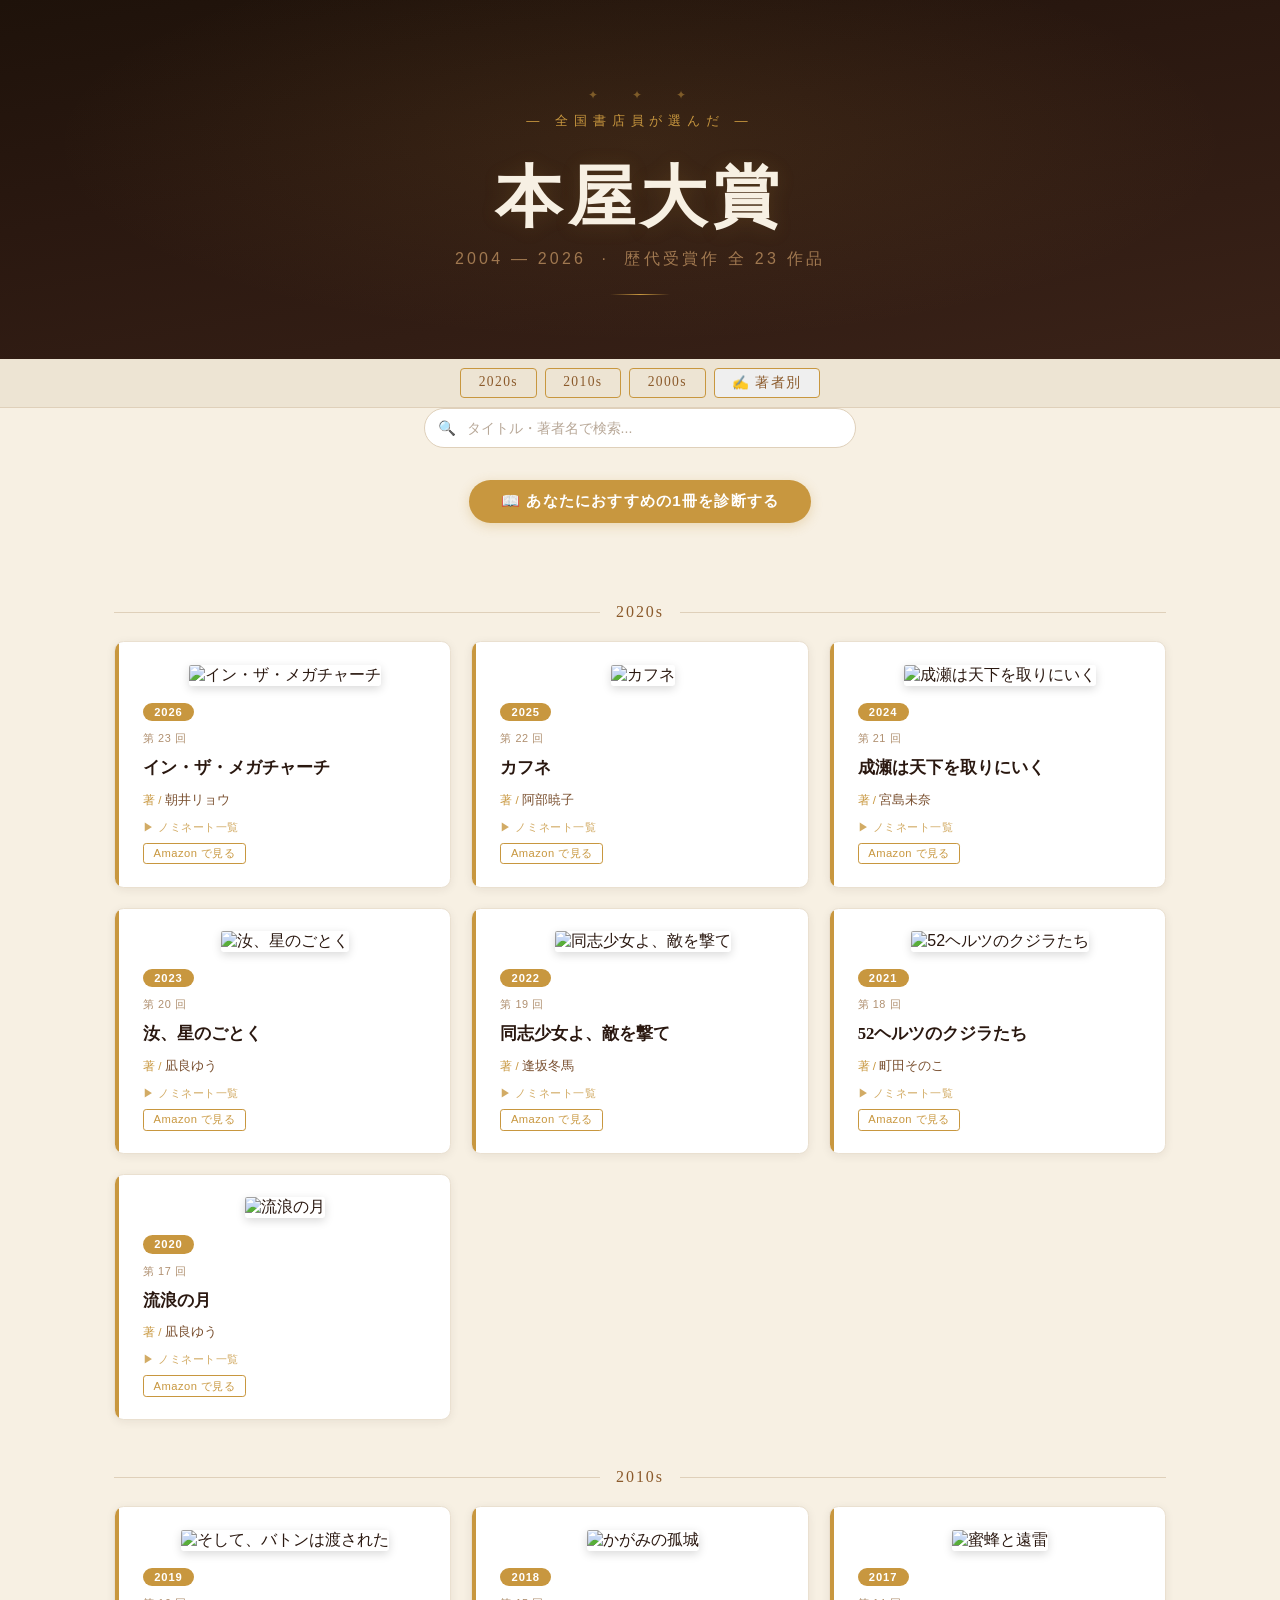
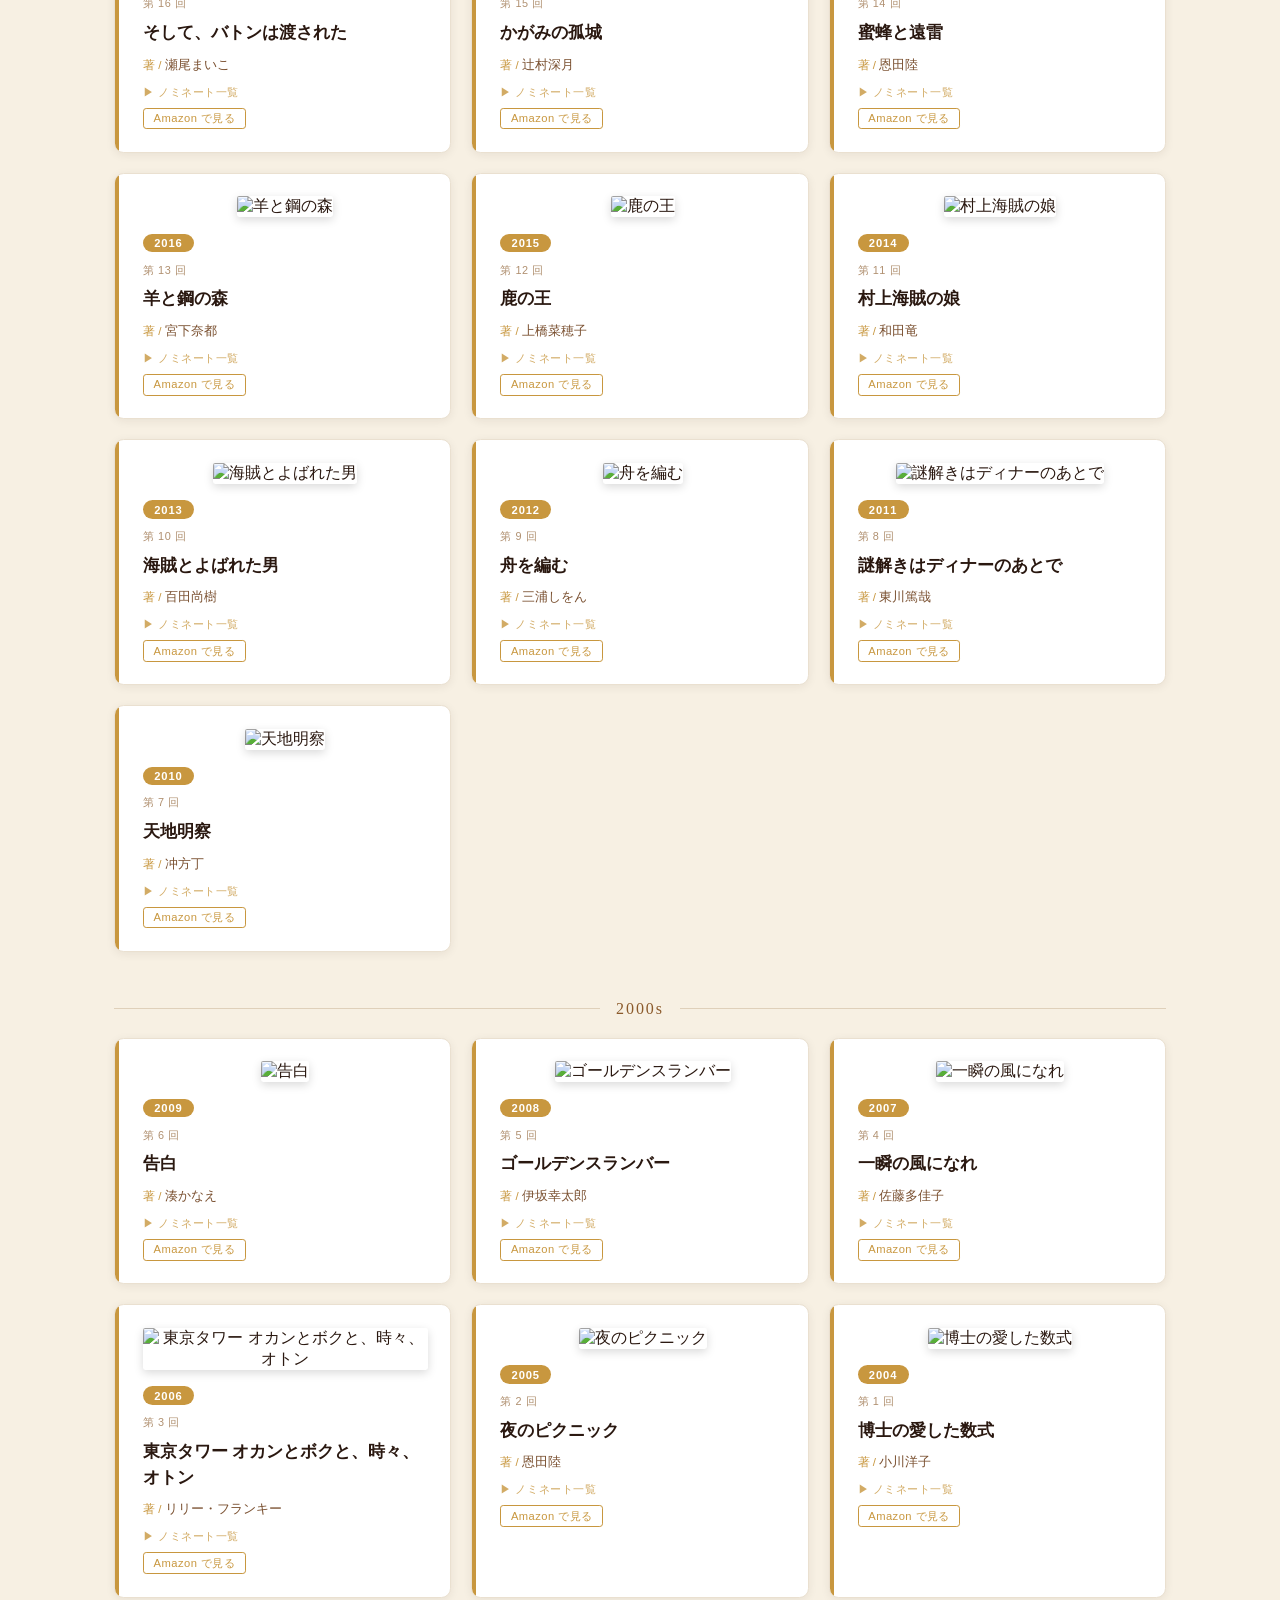
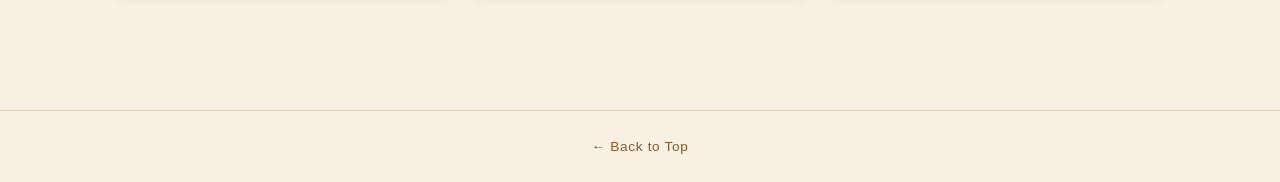
==== commit c41292ef: "Add author ranking view for bookaward" ====
--- a/bookaward.html
+++ b/bookaward.html
@@ -507,6 +507,134 @@
     .search-empty { padding: 1.2rem; text-align: center; font-size: 0.82rem; color: #A09080; }
     .search-count { font-size: 0.7rem; color: #B8A898; padding: 0.4rem 0.8rem; border-bottom: 1px solid #F0E8DC; }
 
+    /* ===== AUTHOR VIEW ===== */
+    .author-overlay {
+      display: none; position: fixed; inset: 0; background: rgba(30,15,5,0.72);
+      z-index: 1000; align-items: flex-start; justify-content: center; padding: 2rem 1rem;
+      overflow-y: auto;
+    }
+    .author-overlay.open { display: flex; }
+    .author-box {
+      background: #FAF5EC; border-radius: 1rem; width: 100%; max-width: 760px;
+      padding: 2rem; position: relative;
+      box-shadow: 0 24px 60px rgba(20,8,2,0.5); animation: fadeIn 0.25s;
+    }
+    .author-close {
+      position: absolute; top: 1rem; right: 1.25rem; background: none; border: none;
+      color: #A07850; font-size: 1.5rem; cursor: pointer;
+    }
+    .author-close:hover { color: #2A1810; }
+    .author-heading {
+      text-align: center; margin-bottom: 1.5rem;
+    }
+    .author-heading h2 {
+      font-family: Georgia, serif; font-size: 1.4rem; color: #2A1810; margin-bottom: 0.3rem;
+    }
+    .author-heading p { font-size: 0.78rem; color: #A07850; letter-spacing: 0.1em; }
+
+    .author-list { display: flex; flex-direction: column; gap: 1.2rem; }
+    .author-group {
+      background: #fff; border-radius: 0.6rem; border: 1px solid #EAE0D0; overflow: hidden;
+    }
+    .author-group-header {
+      display: flex; align-items: center; justify-content: space-between;
+      padding: 0.7rem 1rem; background: #FFFBF3; cursor: pointer;
+      border-bottom: 1px solid #EAE0D0; transition: background 0.15s;
+    }
+    .author-group-header:hover { background: #FFF5E5; }
+    .author-name { font-weight: 700; font-size: 0.95rem; color: #2A1810; }
+    .author-count {
+      font-size: 0.68rem; background: #C8973F; color: #fff;
+      padding: 0.15rem 0.6rem; border-radius: 1rem; font-weight: 700;
+    }
+    .author-books { padding: 0; }
+    .author-books.collapsed { display: none; }
+    .author-book {
+      display: flex; align-items: center; gap: 0.7rem; padding: 0.55rem 1rem;
+      border-bottom: 1px solid #F5EDE0; cursor: pointer; transition: background 0.1s;
+    }
+    .author-book:last-child { border-bottom: none; }
+    .author-book:hover { background: #FBF6EE; }
+    .author-book img { width: 32px; height: 45px; object-fit: cover; border-radius: 0.15rem; flex-shrink: 0; }
+    .author-book-info { flex: 1; min-width: 0; }
+    .author-book-title { font-size: 0.82rem; font-weight: 600; color: #2A1810; white-space: nowrap; overflow: hidden; text-overflow: ellipsis; }
+    .author-book-meta { font-size: 0.68rem; color: #8B6040; }
+    .author-book-badge { font-size: 0.58rem; background: #EAE0D0; color: #8B6040; padding: 0.1rem 0.4rem; border-radius: 1rem; flex-shrink: 0; }
+    .author-book-badge.winner { background: #C8973F; color: #fff; }
+
+    /* ===== RESPONSIVE ===== */
+    @media (max-width: 600px) {
+      /* Header */
+      header { padding: 3.5rem 1rem 2.5rem; }
+      header h1 { font-size: 2.6rem; letter-spacing: 0.04em; }
+      header .eyebrow { font-size: 0.7rem; letter-spacing: 0.3em; }
+      header .subtitle { font-size: 0.8rem; }
+
+      /* Main */
+      main { padding: 1.5rem 1rem 2.5rem; }
+
+      /* Grid - single column */
+      .grid { grid-template-columns: 1fr; gap: 0.8rem; }
+
+      /* Card */
+      .card { padding: 1rem 1rem 1rem 1.3rem; }
+      .card .title { font-size: 0.95rem; }
+      .card-cover { margin-bottom: 0.7rem; }
+      .card-cover img { width: 60px; }
+
+      /* Jump nav */
+      .jump-nav { padding: 0.5rem 1rem; gap: 0.35rem; }
+      .jump-btn { font-size: 0.78rem; padding: 0.25rem 0.8rem; }
+
+      /* Search */
+      .search-wrap { padding: 0 1rem; }
+
+      /* Shindan button */
+      .shindan-btn { font-size: 0.85rem; padding: 0.6rem 1.5rem; margin-bottom: 1.5rem; }
+
+      /* Modal */
+      .modal-box { border-radius: 0.7rem; }
+      .modal-header { padding: 1.2rem 1.2rem; border-radius: 0.7rem 0.7rem 0 0; }
+      .modal-year { font-size: 1.5rem; }
+      .modal-round { font-size: 0.7rem; }
+      .modal-body { padding: 1rem 1.2rem 1.5rem; }
+      .modal-close { top: 0.7rem; right: 0.9rem; }
+
+      /* Book items in modal */
+      .book-item { padding: 0.6rem 0.7rem; gap: 0.7rem; }
+      .book-title { font-size: 0.82rem; }
+      .cover-wrap { width: 42px; min-width: 42px; height: 60px; }
+
+      /* Book detail */
+      .book-detail-cover { width: 120px; }
+      .book-detail-title { font-size: 1.05rem; }
+      .book-detail-synopsis { font-size: 0.82rem; padding: 0.8rem 1rem; }
+
+      /* Shindan modal */
+      .shindan-box { padding: 2rem 1.2rem; }
+      .shindan-q { font-size: 1rem; }
+      .shindan-opt { padding: 0.75rem 1rem; font-size: 0.85rem; }
+      .shindan-card img { width: 50px; height: 70px; }
+      .shindan-card-title { font-size: 0.85rem; }
+      .shindan-card-comment { font-size: 0.75rem; }
+
+      /* Era heading */
+      .era-heading span { font-size: 0.9rem; }
+      .era-section { margin-bottom: 2rem; }
+
+      /* Author view */
+      .author-overlay { padding: 1rem 0.5rem; }
+      .author-box { padding: 1.5rem 1rem; }
+      .author-heading h2 { font-size: 1.2rem; }
+    }
+
+    @media (max-width: 380px) {
+      header h1 { font-size: 2.1rem; }
+      .card .title { font-size: 0.88rem; }
+      .modal-year { font-size: 1.3rem; }
+      .shindan-box { padding: 1.5rem 1rem; }
+    }
+
   </style>
 </head>
 <body>
@@ -524,7 +652,20 @@
     <a href="#era-2020s" class="jump-btn">2020s</a>
     <a href="#era-2010s" class="jump-btn">2010s</a>
     <a href="#era-2000s" class="jump-btn">2000s</a>
+    <button class="jump-btn" onclick="openAuthorView()" style="cursor:pointer;">✍ 著者別</button>
   </nav>
+
+  <!-- AUTHOR VIEW -->
+  <div class="author-overlay" id="author-overlay" onclick="if(event.target===this)closeAuthorView()">
+    <div class="author-box">
+      <button class="author-close" onclick="closeAuthorView()">✕</button>
+      <div class="author-heading">
+        <h2>著者別ノミネート一覧</h2>
+        <p>複数回ノミネートされた著者をランキング</p>
+      </div>
+      <div class="author-list" id="author-list"></div>
+    </div>
+  </div>
 
   <div class="search-wrap">
     <span class="search-icon">🔍</span>
@@ -1759,6 +1900,75 @@
       `;
     }
 
+    /* ===== AUTHOR VIEW ===== */
+    function buildAuthorData() {
+      const map = {};
+      Object.entries(awardsData).forEach(([year, data]) => {
+        data.nominees.forEach(book => {
+          if (!map[book.author]) map[book.author] = [];
+          const covers = nomineeCoverImages[year] || [];
+          map[book.author].push({
+            year: Number(year), rank: book.rank, title: book.title,
+            cover: covers[book.rank - 1] || '',
+          });
+        });
+      });
+      return Object.entries(map)
+        .map(([author, books]) => ({ author, books, count: books.length }))
+        .filter(a => a.count >= 2)
+        .sort((a, b) => b.count - a.count || a.author.localeCompare(b.author, 'ja'));
+    }
+
+    function openAuthorView() {
+      const authors = buildAuthorData();
+      const listEl = document.getElementById('author-list');
+
+      listEl.innerHTML = authors.map((a, i) => {
+        const booksHtml = a.books
+          .sort((x, y) => y.year - x.year)
+          .map(b => {
+            const isWinner = b.rank === 1;
+            const badge = isWinner ? `${b.year} 大賞` : `${b.year} ${b.rank}位`;
+            return `
+              <div class="author-book" onclick="authorBookClick(${b.year},${b.rank})">
+                ${b.cover ? `<img src="${b.cover}" alt="${b.title}" loading="lazy">` : ''}
+                <div class="author-book-info">
+                  <div class="author-book-title">${b.title}</div>
+                  <div class="author-book-meta">${b.year}年 第${awardsData[b.year].round}回</div>
+                </div>
+                <span class="author-book-badge${isWinner ? ' winner' : ''}">${badge}</span>
+              </div>`;
+          }).join('');
+
+        return `
+          <div class="author-group">
+            <div class="author-group-header" onclick="toggleAuthorBooks(this)">
+              <span class="author-name">${a.author}</span>
+              <span class="author-count">${a.count}回</span>
+            </div>
+            <div class="author-books${i >= 5 ? ' collapsed' : ''}">${booksHtml}</div>
+          </div>`;
+      }).join('');
+
+      document.getElementById('author-overlay').classList.add('open');
+      document.body.style.overflow = 'hidden';
+    }
+
+    function closeAuthorView() {
+      document.getElementById('author-overlay').classList.remove('open');
+      document.body.style.overflow = '';
+    }
+
+    function toggleAuthorBooks(header) {
+      header.nextElementSibling.classList.toggle('collapsed');
+    }
+
+    function authorBookClick(year, rank) {
+      closeAuthorView();
+      openModal(year);
+      setTimeout(() => showBookDetail(year, rank), 50);
+    }
+
     /* ===== SEARCH ===== */
     function buildSearchIndex() {
       const index = [];
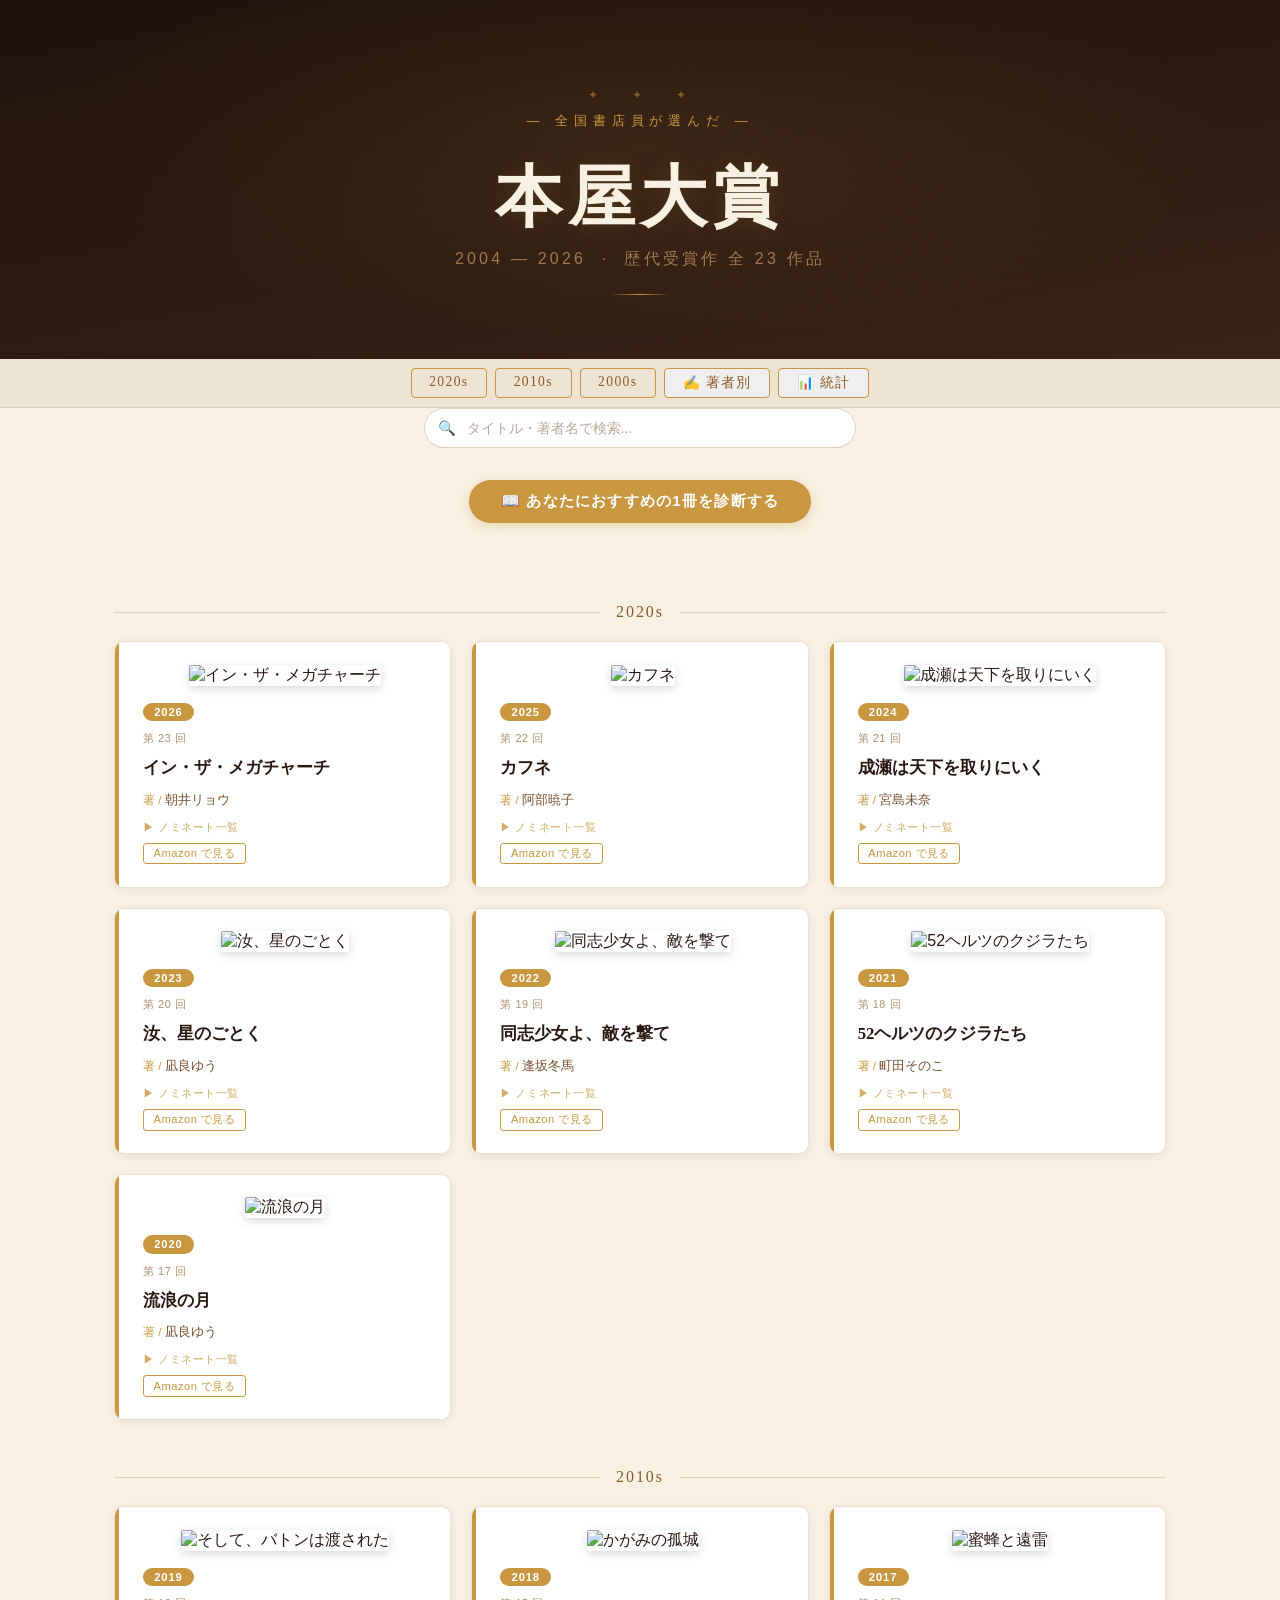
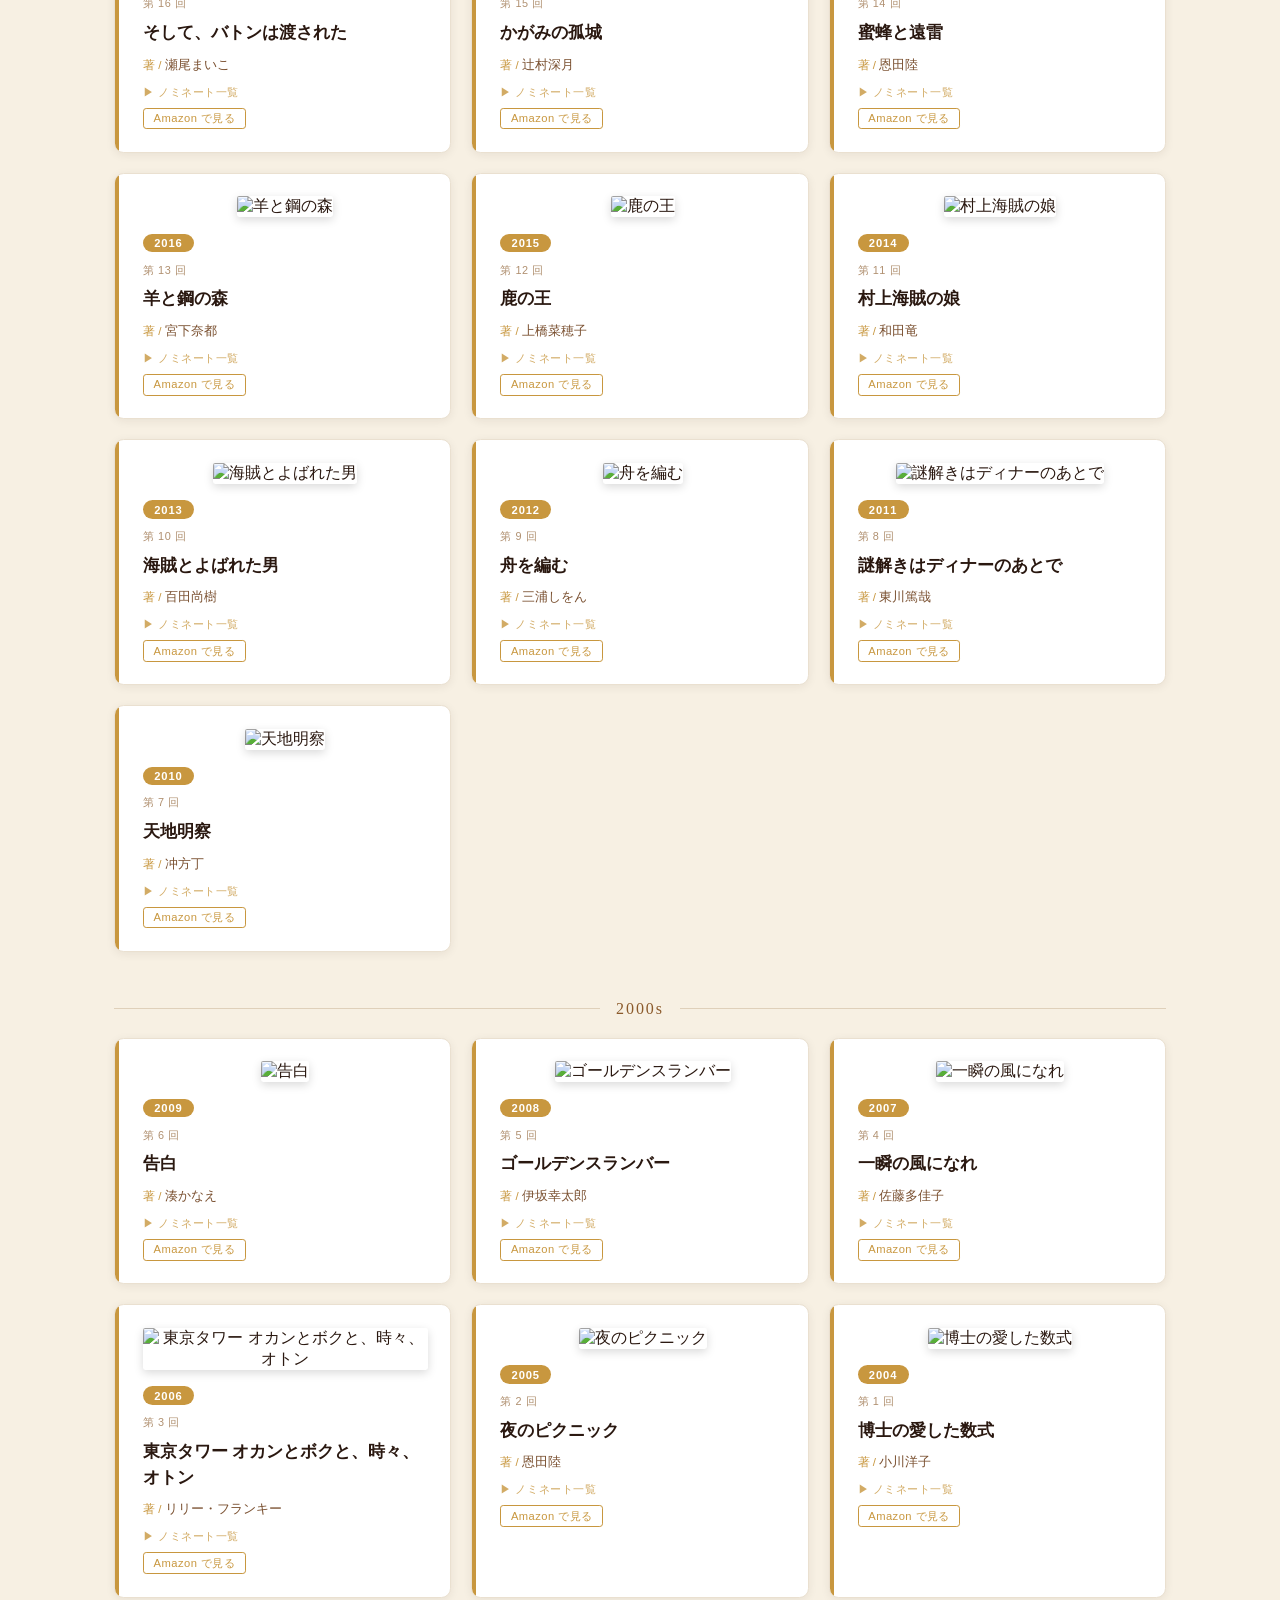
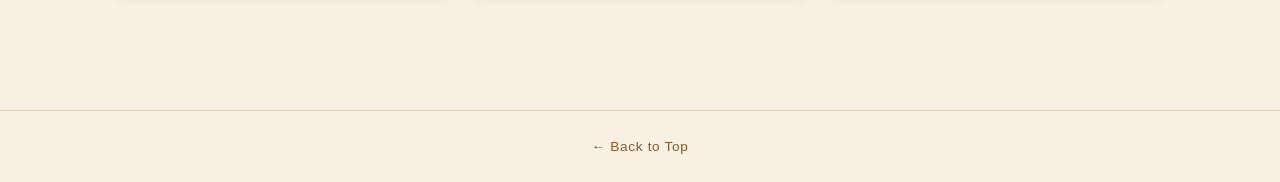
==== commit efa54938: "Add scroll-to-top button and stats dashboard" ====
--- a/bookaward.html
+++ b/bookaward.html
@@ -532,25 +532,35 @@
     }
     .author-heading p { font-size: 0.78rem; color: #A07850; letter-spacing: 0.1em; }
 
-    .author-list { display: flex; flex-direction: column; gap: 1.2rem; }
+    .author-list { display: flex; flex-direction: column; gap: 0.6rem; }
     .author-group {
       background: #fff; border-radius: 0.6rem; border: 1px solid #EAE0D0; overflow: hidden;
     }
     .author-group-header {
-      display: flex; align-items: center; justify-content: space-between;
-      padding: 0.7rem 1rem; background: #FFFBF3; cursor: pointer;
+      display: flex; align-items: center; gap: 0.8rem;
+      padding: 0.8rem 1rem; background: #FFFBF3; cursor: pointer;
       border-bottom: 1px solid #EAE0D0; transition: background 0.15s;
     }
     .author-group-header:hover { background: #FFF5E5; }
+    .author-rank {
+      font-family: Georgia, serif; font-size: 1.1rem; font-weight: 400;
+      color: #B09070; min-width: 1.8rem; text-align: center;
+    }
+    .author-rank.top3 { color: #C8973F; font-size: 1.25rem; }
+    .author-main { flex: 1; min-width: 0; }
     .author-name { font-weight: 700; font-size: 0.95rem; color: #2A1810; }
+    .author-taisho { font-size: 0.65rem; color: #C8973F; margin-top: 0.1rem; }
+    .author-bar-wrap { flex: 1; max-width: 160px; display: flex; align-items: center; gap: 0.5rem; }
+    .author-bar { height: 6px; border-radius: 3px; background: linear-gradient(90deg, #C8973F, #E8C878); }
     .author-count {
-      font-size: 0.68rem; background: #C8973F; color: #fff;
-      padding: 0.15rem 0.6rem; border-radius: 1rem; font-weight: 700;
-    }
+      font-size: 0.72rem; color: #8B6040; font-weight: 700; white-space: nowrap;
+    }
+    .author-arrow { color: #D0C4B4; font-size: 0.65rem; flex-shrink: 0; transition: transform 0.2s; }
+    .author-arrow.open { transform: rotate(90deg); }
     .author-books { padding: 0; }
     .author-books.collapsed { display: none; }
     .author-book {
-      display: flex; align-items: center; gap: 0.7rem; padding: 0.55rem 1rem;
+      display: flex; align-items: center; gap: 0.7rem; padding: 0.55rem 1rem 0.55rem 3.6rem;
       border-bottom: 1px solid #F5EDE0; cursor: pointer; transition: background 0.1s;
     }
     .author-book:last-child { border-bottom: none; }
@@ -562,6 +572,68 @@
     .author-book-badge { font-size: 0.58rem; background: #EAE0D0; color: #8B6040; padding: 0.1rem 0.4rem; border-radius: 1rem; flex-shrink: 0; }
     .author-book-badge.winner { background: #C8973F; color: #fff; }
 
+    /* ===== SCROLL TO TOP ===== */
+    .scroll-top {
+      position: fixed; bottom: 1.5rem; right: 1.5rem; z-index: 200;
+      width: 44px; height: 44px; border-radius: 50%;
+      background: #2A1810; color: #C8973F; border: 1px solid rgba(200,151,63,0.3);
+      font-size: 1.1rem; cursor: pointer; display: none; align-items: center; justify-content: center;
+      box-shadow: 0 4px 16px rgba(0,0,0,0.2); transition: background 0.15s, transform 0.15s;
+    }
+    .scroll-top.visible { display: flex; }
+    .scroll-top:hover { background: #C8973F; color: #fff; transform: translateY(-2px); }
+
+    /* ===== STATS DASHBOARD ===== */
+    .stats-overlay {
+      display: none; position: fixed; inset: 0; background: rgba(30,15,5,0.72);
+      z-index: 1000; align-items: flex-start; justify-content: center; padding: 2rem 1rem;
+      overflow-y: auto;
+    }
+    .stats-overlay.open { display: flex; }
+    .stats-box {
+      background: #FAF5EC; border-radius: 1rem; width: 100%; max-width: 760px;
+      padding: 2rem; position: relative;
+      box-shadow: 0 24px 60px rgba(20,8,2,0.5); animation: fadeIn 0.25s;
+    }
+    .stats-close {
+      position: absolute; top: 1rem; right: 1.25rem; background: none; border: none;
+      color: #A07850; font-size: 1.5rem; cursor: pointer;
+    }
+    .stats-close:hover { color: #2A1810; }
+    .stats-heading { text-align: center; margin-bottom: 2rem; }
+    .stats-heading h2 { font-family: Georgia, serif; font-size: 1.4rem; color: #2A1810; margin-bottom: 0.3rem; }
+    .stats-heading p { font-size: 0.78rem; color: #A07850; letter-spacing: 0.1em; }
+
+    .stats-grid {
+      display: grid; grid-template-columns: repeat(auto-fill, minmax(140px, 1fr));
+      gap: 0.8rem; margin-bottom: 2rem;
+    }
+    .stat-card {
+      background: #fff; border-radius: 0.5rem; padding: 1rem; text-align: center;
+      border: 1px solid #EAE0D0;
+    }
+    .stat-number { font-family: Georgia, serif; font-size: 2rem; color: #C8973F; font-weight: 700; }
+    .stat-label { font-size: 0.72rem; color: #8B6040; margin-top: 0.2rem; letter-spacing: 0.05em; }
+
+    .stats-section { margin-bottom: 1.8rem; }
+    .stats-section-title {
+      font-size: 0.75rem; color: #C8973F; letter-spacing: 0.2em; text-transform: uppercase;
+      margin-bottom: 0.8rem; padding-bottom: 0.4rem; border-bottom: 1px solid #EAE0D0;
+    }
+    .stats-bar-row { display: flex; align-items: center; gap: 0.6rem; margin-bottom: 0.5rem; }
+    .stats-bar-label { font-size: 0.78rem; color: #2A1810; min-width: 100px; text-align: right; white-space: nowrap; overflow: hidden; text-overflow: ellipsis; }
+    .stats-bar-track { flex: 1; height: 18px; background: #F0E8DC; border-radius: 9px; overflow: hidden; position: relative; }
+    .stats-bar-fill { height: 100%; border-radius: 9px; background: linear-gradient(90deg, #C8973F, #E8C878); transition: width 0.5s; }
+    .stats-bar-val { font-size: 0.7rem; color: #8B6040; min-width: 2rem; font-weight: 600; }
+
+    .stats-era-grid { display: grid; grid-template-columns: repeat(3, 1fr); gap: 0.6rem; }
+    .stats-era-card {
+      background: #fff; border-radius: 0.4rem; padding: 0.8rem; text-align: center;
+      border: 1px solid #EAE0D0;
+    }
+    .stats-era-label { font-family: Georgia, serif; font-size: 0.9rem; color: #2A1810; margin-bottom: 0.3rem; }
+    .stats-era-val { font-size: 0.72rem; color: #8B6040; line-height: 1.5; }
+
     /* ===== RESPONSIVE ===== */
     @media (max-width: 600px) {
       /* Header */
@@ -626,6 +698,15 @@
       .author-overlay { padding: 1rem 0.5rem; }
       .author-box { padding: 1.5rem 1rem; }
       .author-heading h2 { font-size: 1.2rem; }
+
+      /* Stats */
+      .stats-overlay { padding: 1rem 0.5rem; }
+      .stats-box { padding: 1.5rem 1rem; }
+      .stats-heading h2 { font-size: 1.2rem; }
+      .stats-grid { grid-template-columns: repeat(2, 1fr); }
+      .stats-era-grid { grid-template-columns: 1fr; }
+      .stats-bar-label { min-width: 70px; font-size: 0.72rem; }
+      .scroll-top { bottom: 1rem; right: 1rem; width: 40px; height: 40px; font-size: 1rem; }
     }
 
     @media (max-width: 380px) {
@@ -653,6 +734,7 @@
     <a href="#era-2010s" class="jump-btn">2010s</a>
     <a href="#era-2000s" class="jump-btn">2000s</a>
     <button class="jump-btn" onclick="openAuthorView()" style="cursor:pointer;">✍ 著者別</button>
+    <button class="jump-btn" onclick="openStats()" style="cursor:pointer;">📊 統計</button>
   </nav>
 
   <!-- AUTHOR VIEW -->
@@ -705,6 +787,21 @@
   <footer>
     <a href="index.html">← Back to Top</a>
   </footer>
+
+  <!-- SCROLL TO TOP -->
+  <button class="scroll-top" id="scroll-top" onclick="window.scrollTo({top:0,behavior:'smooth'})">↑</button>
+
+  <!-- STATS DASHBOARD -->
+  <div class="stats-overlay" id="stats-overlay" onclick="if(event.target===this)closeStats()">
+    <div class="stats-box">
+      <button class="stats-close" onclick="closeStats()">✕</button>
+      <div class="stats-heading">
+        <h2>本屋大賞 統計ダッシュボード</h2>
+        <p>2004 — 2026 全23回のデータ分析</p>
+      </div>
+      <div id="stats-content"></div>
+    </div>
+  </div>
 
   <!-- MODAL -->
   <div class="modal-overlay" id="modal" onclick="handleOverlayClick(event)">
@@ -1921,9 +2018,12 @@
 
     function openAuthorView() {
       const authors = buildAuthorData();
+      const maxCount = authors[0]?.count || 1;
       const listEl = document.getElementById('author-list');
 
       listEl.innerHTML = authors.map((a, i) => {
+        const rankNum = i + 1;
+        const wins = a.books.filter(b => b.rank === 1).length;
         const booksHtml = a.books
           .sort((x, y) => y.year - x.year)
           .map(b => {
@@ -1940,13 +2040,24 @@
               </div>`;
           }).join('');
 
+        const barWidth = Math.round((a.count / maxCount) * 100);
+        const taishoText = wins > 0 ? `大賞 ${wins}回` : '';
+
         return `
           <div class="author-group">
             <div class="author-group-header" onclick="toggleAuthorBooks(this)">
-              <span class="author-name">${a.author}</span>
-              <span class="author-count">${a.count}回</span>
+              <span class="author-rank${rankNum <= 3 ? ' top3' : ''}">${rankNum}</span>
+              <div class="author-main">
+                <div class="author-name">${a.author}</div>
+                ${taishoText ? `<div class="author-taisho">👑 ${taishoText}</div>` : ''}
+              </div>
+              <div class="author-bar-wrap">
+                <div class="author-bar" style="width:${barWidth}%"></div>
+                <span class="author-count">${a.count}回</span>
+              </div>
+              <span class="author-arrow">▶</span>
             </div>
-            <div class="author-books${i >= 5 ? ' collapsed' : ''}">${booksHtml}</div>
+            <div class="author-books collapsed">${booksHtml}</div>
           </div>`;
       }).join('');
 
@@ -1961,6 +2072,7 @@
 
     function toggleAuthorBooks(header) {
       header.nextElementSibling.classList.toggle('collapsed');
+      header.querySelector('.author-arrow').classList.toggle('open');
     }
 
     function authorBookClick(year, rank) {
@@ -2035,6 +2147,117 @@
       }
     });
 
+    /* ===== SCROLL TO TOP ===== */
+    window.addEventListener('scroll', () => {
+      document.getElementById('scroll-top').classList.toggle('visible', window.scrollY > 600);
+    });
+
+    /* ===== STATS DASHBOARD ===== */
+    function openStats() {
+      renderStats();
+      document.getElementById('stats-overlay').classList.add('open');
+      document.body.style.overflow = 'hidden';
+    }
+    function closeStats() {
+      document.getElementById('stats-overlay').classList.remove('open');
+      document.body.style.overflow = '';
+    }
+
+    function renderStats() {
+      const el = document.getElementById('stats-content');
+      const allBooks = [];
+      const authorMap = {};
+      const publisherDecade = { '2000s': 0, '2010s': 0, '2020s': 0 };
+      let totalNominees = 0;
+      let totalWinners = 0;
+
+      Object.entries(awardsData).forEach(([year, data]) => {
+        const y = Number(year);
+        data.nominees.forEach(book => {
+          allBooks.push({ ...book, year: y });
+          if (!authorMap[book.author]) authorMap[book.author] = { count: 0, wins: 0 };
+          authorMap[book.author].count++;
+          if (book.rank === 1) { authorMap[book.author].wins++; totalWinners++; }
+          totalNominees++;
+        });
+        if (y >= 2020) publisherDecade['2020s'] += data.nominees.length;
+        else if (y >= 2010) publisherDecade['2010s'] += data.nominees.length;
+        else publisherDecade['2000s'] += data.nominees.length;
+      });
+
+      const uniqueAuthors = Object.keys(authorMap).length;
+      const multiNom = Object.values(authorMap).filter(a => a.count >= 2).length;
+      const multiWin = Object.values(authorMap).filter(a => a.wins >= 2).length;
+
+      // Top nominated authors
+      const topAuthors = Object.entries(authorMap)
+        .sort((a, b) => b[1].count - a[1].count)
+        .slice(0, 8);
+      const topMax = topAuthors[0]?.[1].count || 1;
+
+      // Top winners
+      const topWinners = Object.entries(authorMap)
+        .filter(([, v]) => v.wins > 0)
+        .sort((a, b) => b[1].wins - a[1].wins || b[1].count - a[1].count)
+        .slice(0, 6);
+
+      // Era stats
+      const eraData = {
+        '2000s': { years: '2004-2009', count: 0, authors: new Set() },
+        '2010s': { years: '2010-2019', count: 0, authors: new Set() },
+        '2020s': { years: '2020-2026', count: 0, authors: new Set() },
+      };
+      allBooks.forEach(b => {
+        const era = b.year >= 2020 ? '2020s' : b.year >= 2010 ? '2010s' : '2000s';
+        eraData[era].count++;
+        eraData[era].authors.add(b.author);
+      });
+
+      el.innerHTML = `
+        <div class="stats-grid">
+          <div class="stat-card"><div class="stat-number">23</div><div class="stat-label">開催回数</div></div>
+          <div class="stat-card"><div class="stat-number">${totalNominees}</div><div class="stat-label">総ノミネート</div></div>
+          <div class="stat-card"><div class="stat-number">${uniqueAuthors}</div><div class="stat-label">ノミネート著者数</div></div>
+          <div class="stat-card"><div class="stat-number">${multiNom}</div><div class="stat-label">複数回ノミネート</div></div>
+        </div>
+
+        <div class="stats-section">
+          <div class="stats-section-title">ノミネート回数 TOP 8</div>
+          ${topAuthors.map(([name, v]) => `
+            <div class="stats-bar-row">
+              <div class="stats-bar-label">${name}</div>
+              <div class="stats-bar-track"><div class="stats-bar-fill" style="width:${Math.round(v.count / topMax * 100)}%"></div></div>
+              <div class="stats-bar-val">${v.count}回</div>
+            </div>`).join('')}
+        </div>
+
+        <div class="stats-section">
+          <div class="stats-section-title">大賞受賞者</div>
+          ${topWinners.map(([name, v]) => `
+            <div class="stats-bar-row">
+              <div class="stats-bar-label">${name}</div>
+              <div class="stats-bar-track"><div class="stats-bar-fill" style="width:${Math.round(v.wins / 2 * 100)}%"></div></div>
+              <div class="stats-bar-val">${v.wins === 1 ? '1回' : v.wins + '回 👑'}</div>
+            </div>`).join('')}
+        </div>
+
+        <div class="stats-section">
+          <div class="stats-section-title">年代別データ</div>
+          <div class="stats-era-grid">
+            ${Object.entries(eraData).map(([era, d]) => `
+              <div class="stats-era-card">
+                <div class="stats-era-label">${era}</div>
+                <div class="stats-era-val">
+                  ${d.years}<br>
+                  ノミネート ${d.count}作品<br>
+                  著者 ${d.authors.size}名
+                </div>
+              </div>`).join('')}
+          </div>
+        </div>
+      `;
+    }
+
     document.addEventListener('DOMContentLoaded', () => {
       renderCards();
       searchIndex = buildSearchIndex();
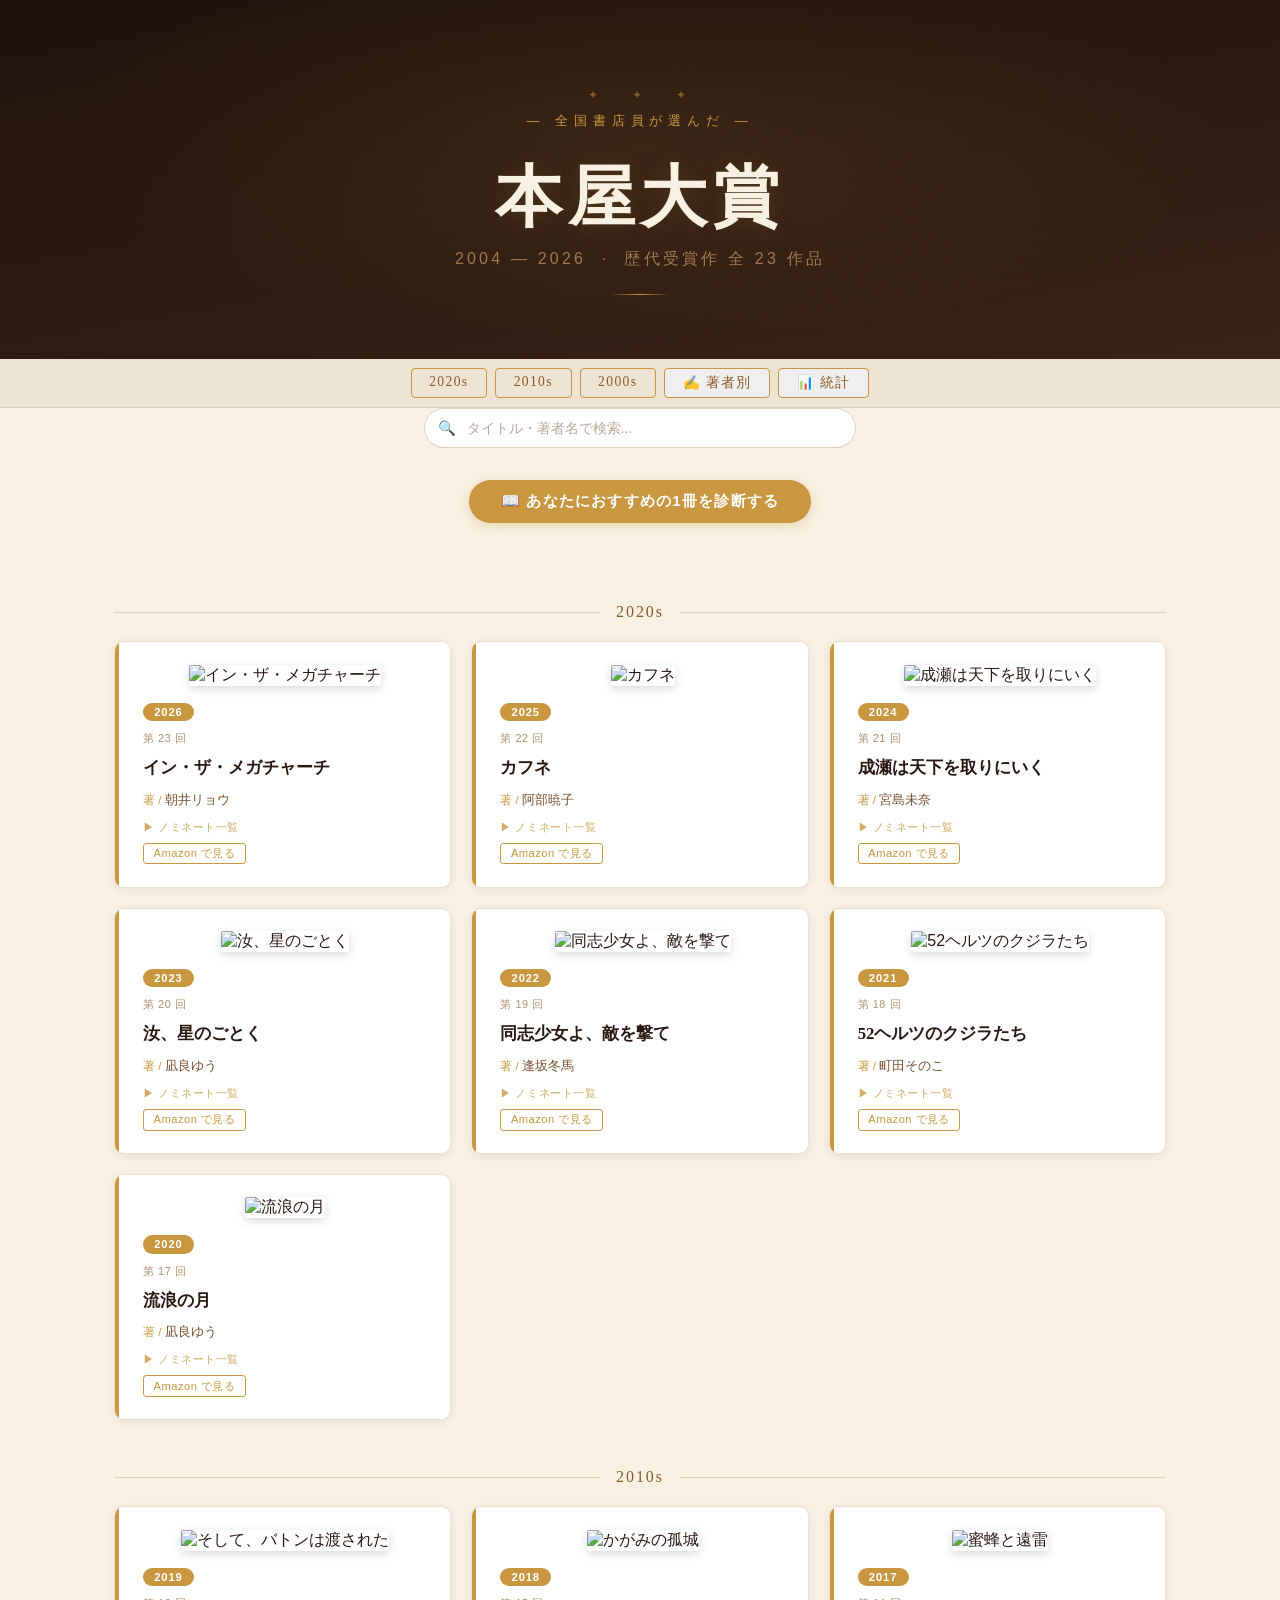
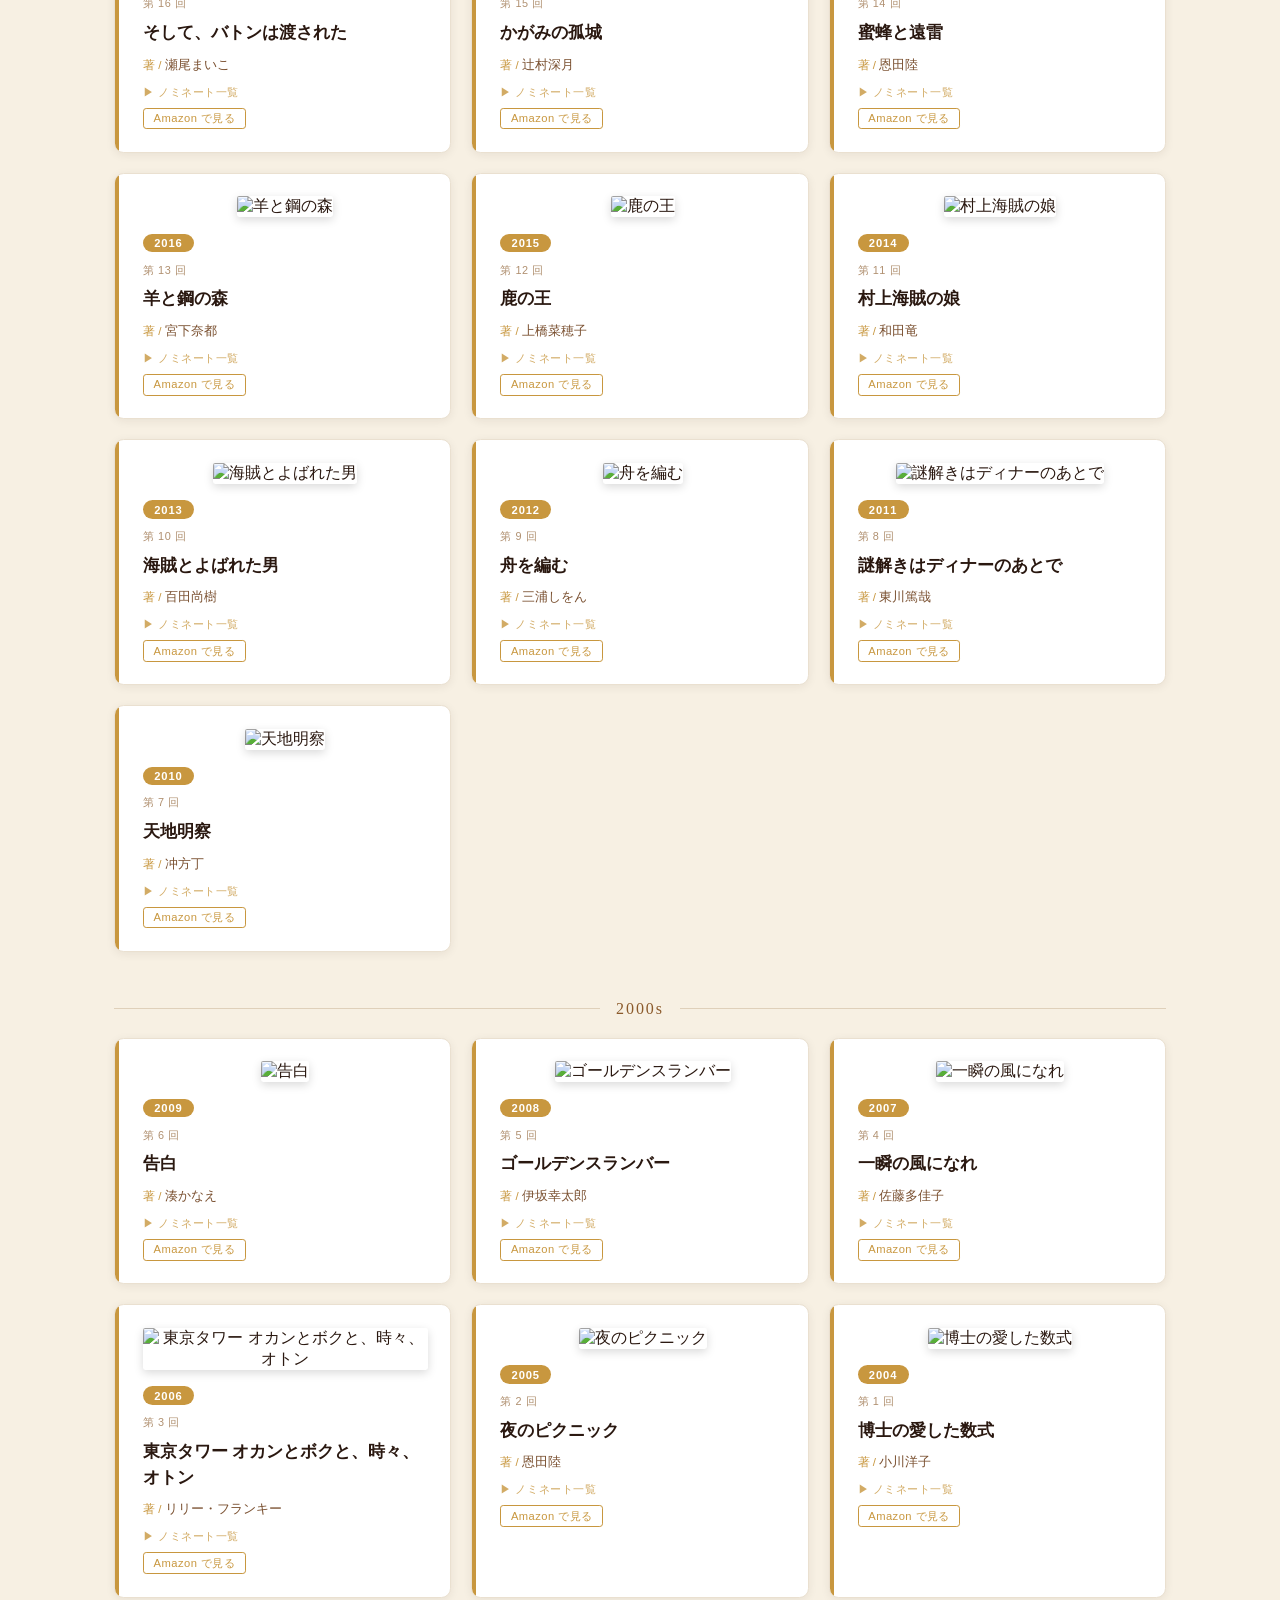
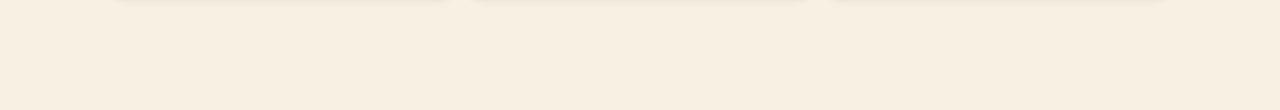
==== commit 2d30595a: "Remove Back to Top footer" ====
--- a/bookaward.html
+++ b/bookaward.html
@@ -784,9 +784,6 @@
 
   </main>
 
-  <footer>
-    <a href="index.html">← Back to Top</a>
-  </footer>
 
   <!-- SCROLL TO TOP -->
   <button class="scroll-top" id="scroll-top" onclick="window.scrollTo({top:0,behavior:'smooth'})">↑</button>
@@ -2081,6 +2078,33 @@
       setTimeout(() => showBookDetail(year, rank), 50);
     }
 
+    /* ===== GENRE DATA ===== */
+    const bookGenres = {
+      '2026-1':'社会派','2026-2':'ヒューマンドラマ','2026-3':'お仕事','2026-4':'ヒューマンドラマ','2026-5':'ミステリー','2026-6':'ミステリー','2026-7':'ヒューマンドラマ','2026-8':'ミステリー','2026-9':'ミステリー','2026-10':'SF・ファンタジー',
+      '2025-1':'ヒューマンドラマ','2025-2':'青春','2025-3':'ヒューマンドラマ','2025-4':'ミステリー','2025-5':'ヒューマンドラマ','2025-6':'青春','2025-7':'恋愛','2025-8':'社会派','2025-9':'青春','2025-10':'青春',
+      '2024-1':'青春','2024-2':'ヒューマンドラマ','2024-3':'ミステリー','2024-4':'ヒューマンドラマ','2024-5':'SF・ファンタジー','2024-6':'社会派','2024-7':'ヒューマンドラマ','2024-8':'恋愛','2024-9':'ミステリー','2024-10':'ヒューマンドラマ',
+      '2023-1':'恋愛','2023-2':'ミステリー','2023-3':'恋愛','2023-4':'ミステリー','2023-5':'ヒューマンドラマ','2023-6':'ミステリー','2023-7':'ミステリー','2023-8':'ヒューマンドラマ','2023-9':'ヒューマンドラマ','2023-10':'ミステリー',
+      '2022-1':'歴史・時代','2022-2':'恋愛','2022-3':'ヒューマンドラマ','2022-4':'社会派','2022-5':'ミステリー','2022-6':'社会派','2022-7':'SF・ファンタジー','2022-8':'ミステリー','2022-9':'歴史・時代','2022-10':'ヒューマンドラマ',
+      '2021-1':'ヒューマンドラマ','2021-2':'ヒューマンドラマ','2021-3':'青春','2021-4':'青春','2021-5':'恋愛','2021-6':'ヒューマンドラマ','2021-7':'SF・ファンタジー','2021-8':'青春','2021-9':'社会派','2021-10':'SF・ファンタジー',
+      '2020-1':'ヒューマンドラマ','2020-2':'ヒューマンドラマ','2020-3':'青春','2020-4':'ミステリー','2020-5':'歴史・時代','2020-6':'ミステリー','2020-7':'社会派','2020-8':'SF・ファンタジー','2020-9':'お仕事','2020-10':'ミステリー',
+      '2019-1':'ヒューマンドラマ','2019-2':'ヒューマンドラマ','2019-3':'歴史・時代','2019-4':'SF・ファンタジー','2019-5':'ヒューマンドラマ','2019-6':'ヒューマンドラマ','2019-7':'恋愛','2019-8':'お仕事','2019-9':'ミステリー','2019-10':'SF・ファンタジー',
+      '2018-1':'SF・ファンタジー','2018-2':'ミステリー','2018-3':'ミステリー','2018-4':'歴史・時代','2018-5':'ミステリー','2018-6':'お仕事','2018-7':'ヒューマンドラマ','2018-8':'恋愛','2018-9':'お仕事','2018-10':'ヒューマンドラマ',
+      '2017-1':'青春','2017-2':'ヒューマンドラマ','2017-3':'ミステリー','2017-4':'お仕事','2017-5':'お仕事','2017-6':'歴史・時代','2017-7':'ヒューマンドラマ','2017-8':'SF・ファンタジー','2017-9':'社会派','2017-10':'SF・ファンタジー',
+      '2016-1':'お仕事','2016-2':'恋愛','2016-3':'歴史・時代','2016-4':'ヒューマンドラマ','2016-5':'ヒューマンドラマ','2016-6':'ミステリー','2016-7':'歴史・時代','2016-8':'歴史・時代','2016-9':'社会派','2016-10':'ヒューマンドラマ',
+      '2015-1':'SF・ファンタジー','2015-2':'ヒューマンドラマ','2015-3':'お仕事','2015-4':'青春','2015-5':'ミステリー','2015-6':'ミステリー','2015-7':'ミステリー','2015-8':'SF・ファンタジー','2015-9':'恋愛','2015-10':'ヒューマンドラマ',
+      '2014-1':'歴史・時代','2014-2':'ヒューマンドラマ','2014-3':'青春','2014-4':'ヒューマンドラマ','2014-5':'歴史・時代','2014-6':'お仕事','2014-7':'お仕事','2014-8':'ヒューマンドラマ','2014-9':'SF・ファンタジー','2014-10':'ミステリー',
+      '2013-1':'歴史・時代','2013-2':'ミステリー','2013-3':'歴史・時代','2013-4':'ヒューマンドラマ','2013-5':'ヒューマンドラマ','2013-6':'ヒューマンドラマ','2013-7':'ミステリー','2013-8':'SF・ファンタジー','2013-9':'SF・ファンタジー','2013-10':'SF・ファンタジー',
+      '2012-1':'お仕事','2012-2':'SF・ファンタジー','2012-3':'歴史・時代','2012-4':'青春','2012-5':'ヒューマンドラマ','2012-6':'ミステリー','2012-7':'ヒューマンドラマ','2012-8':'ミステリー','2012-9':'SF・ファンタジー','2012-10':'恋愛',
+      '2011-1':'ミステリー','2011-2':'ヒューマンドラマ','2011-3':'SF・ファンタジー','2011-4':'ヒューマンドラマ','2011-5':'ミステリー','2011-6':'ミステリー','2011-7':'ミステリー','2011-8':'お仕事','2011-9':'青春','2011-10':'恋愛',
+      '2010-1':'歴史・時代','2010-2':'お仕事','2010-3':'青春','2010-4':'お仕事','2010-5':'ヒューマンドラマ','2010-6':'青春','2010-7':'青春','2010-8':'恋愛','2010-9':'ミステリー','2010-10':'SF・ファンタジー',
+      '2009-1':'ミステリー','2009-2':'歴史・時代','2009-3':'歴史・時代','2009-4':'歴史・時代','2009-5':'青春','2009-6':'SF・ファンタジー','2009-7':'歴史・時代','2009-8':'ヒューマンドラマ','2009-9':'ミステリー','2009-10':'SF・ファンタジー',
+      '2008-1':'ミステリー','2008-2':'青春','2008-3':'SF・ファンタジー','2008-4':'社会派','2008-5':'ヒューマンドラマ','2008-6':'ヒューマンドラマ','2008-7':'歴史・時代','2008-8':'SF・ファンタジー','2008-9':'ヒューマンドラマ','2008-10':'ヒューマンドラマ',
+      '2007-1':'青春','2007-2':'SF・ファンタジー','2007-3':'青春','2007-4':'SF・ファンタジー','2007-5':'SF・ファンタジー','2007-6':'SF・ファンタジー','2007-7':'ヒューマンドラマ','2007-8':'ヒューマンドラマ','2007-9':'SF・ファンタジー','2007-10':'ミステリー',
+      '2006-1':'ヒューマンドラマ','2006-2':'ヒューマンドラマ','2006-3':'SF・ファンタジー','2006-4':'ミステリー','2006-5':'ヒューマンドラマ','2006-6':'恋愛','2006-7':'ヒューマンドラマ','2006-8':'歴史・時代','2006-9':'お仕事','2006-10':'ヒューマンドラマ',
+      '2005-1':'青春','2005-2':'ヒューマンドラマ','2005-3':'SF・ファンタジー','2005-4':'恋愛','2005-5':'ミステリー','2005-6':'ヒューマンドラマ','2005-7':'ミステリー','2005-8':'歴史・時代','2005-9':'ヒューマンドラマ','2005-10':'恋愛',
+      '2004-1':'ヒューマンドラマ','2004-2':'お仕事','2004-3':'ミステリー','2004-4':'青春','2004-5':'ミステリー','2004-6':'青春','2004-7':'恋愛','2004-8':'歴史・時代','2004-9':'ミステリー','2004-10':'SF・ファンタジー',
+    };
+
     /* ===== SEARCH ===== */
     function buildSearchIndex() {
       const index = [];
@@ -2167,58 +2191,99 @@
       const el = document.getElementById('stats-content');
       const allBooks = [];
       const authorMap = {};
-      const publisherDecade = { '2000s': 0, '2010s': 0, '2020s': 0 };
       let totalNominees = 0;
-      let totalWinners = 0;
+
+      // Genre counts (overall + per era)
+      const genreOrder = ['ヒューマンドラマ','ミステリー','SF・ファンタジー','青春','歴史・時代','恋愛','お仕事','社会派'];
+      const genreTotal = {}; genreOrder.forEach(g => genreTotal[g] = 0);
+      const genreByEra = { '2000s': {}, '2010s': {}, '2020s': {} };
+      genreOrder.forEach(g => { genreByEra['2000s'][g]=0; genreByEra['2010s'][g]=0; genreByEra['2020s'][g]=0; });
+      const genreWinners = {}; genreOrder.forEach(g => genreWinners[g] = 0);
 
       Object.entries(awardsData).forEach(([year, data]) => {
         const y = Number(year);
+        const era = y >= 2020 ? '2020s' : y >= 2010 ? '2010s' : '2000s';
         data.nominees.forEach(book => {
           allBooks.push({ ...book, year: y });
           if (!authorMap[book.author]) authorMap[book.author] = { count: 0, wins: 0 };
           authorMap[book.author].count++;
-          if (book.rank === 1) { authorMap[book.author].wins++; totalWinners++; }
+          if (book.rank === 1) authorMap[book.author].wins++;
           totalNominees++;
+
+          const genre = bookGenres[`${y}-${book.rank}`];
+          if (genre) {
+            genreTotal[genre] = (genreTotal[genre] || 0) + 1;
+            genreByEra[era][genre] = (genreByEra[era][genre] || 0) + 1;
+            if (book.rank === 1) genreWinners[genre] = (genreWinners[genre] || 0) + 1;
+          }
         });
-        if (y >= 2020) publisherDecade['2020s'] += data.nominees.length;
-        else if (y >= 2010) publisherDecade['2010s'] += data.nominees.length;
-        else publisherDecade['2000s'] += data.nominees.length;
       });
 
       const uniqueAuthors = Object.keys(authorMap).length;
       const multiNom = Object.values(authorMap).filter(a => a.count >= 2).length;
-      const multiWin = Object.values(authorMap).filter(a => a.wins >= 2).length;
-
-      // Top nominated authors
-      const topAuthors = Object.entries(authorMap)
-        .sort((a, b) => b[1].count - a[1].count)
-        .slice(0, 8);
+
+      const topAuthors = Object.entries(authorMap).sort((a,b) => b[1].count - a[1].count).slice(0, 8);
       const topMax = topAuthors[0]?.[1].count || 1;
 
-      // Top winners
-      const topWinners = Object.entries(authorMap)
-        .filter(([, v]) => v.wins > 0)
-        .sort((a, b) => b[1].wins - a[1].wins || b[1].count - a[1].count)
-        .slice(0, 6);
-
-      // Era stats
-      const eraData = {
-        '2000s': { years: '2004-2009', count: 0, authors: new Set() },
-        '2010s': { years: '2010-2019', count: 0, authors: new Set() },
-        '2020s': { years: '2020-2026', count: 0, authors: new Set() },
-      };
-      allBooks.forEach(b => {
-        const era = b.year >= 2020 ? '2020s' : b.year >= 2010 ? '2010s' : '2000s';
-        eraData[era].count++;
-        eraData[era].authors.add(b.author);
-      });
+      const topWinners = Object.entries(authorMap).filter(([,v]) => v.wins > 0)
+        .sort((a,b) => b[1].wins - a[1].wins || b[1].count - a[1].count).slice(0, 8);
+
+      // Genre sorted by count
+      const genreSorted = genreOrder.slice().sort((a,b) => genreTotal[b] - genreTotal[a]);
+      const genreMax = genreTotal[genreSorted[0]] || 1;
+
+      // Era genre comparison
+      const eraNames = ['2000s','2010s','2020s'];
+      const eraYears = { '2000s':'2004-2009', '2010s':'2010-2019', '2020s':'2020-2026' };
+      const eraTotals = { '2000s': 60, '2010s': 100, '2020s': 70 };
 
       el.innerHTML = `
         <div class="stats-grid">
           <div class="stat-card"><div class="stat-number">23</div><div class="stat-label">開催回数</div></div>
           <div class="stat-card"><div class="stat-number">${totalNominees}</div><div class="stat-label">総ノミネート</div></div>
-          <div class="stat-card"><div class="stat-number">${uniqueAuthors}</div><div class="stat-label">ノミネート著者数</div></div>
-          <div class="stat-card"><div class="stat-number">${multiNom}</div><div class="stat-label">複数回ノミネート</div></div>
+          <div class="stat-card"><div class="stat-number">${uniqueAuthors}</div><div class="stat-label">著者数</div></div>
+          <div class="stat-card"><div class="stat-number">8</div><div class="stat-label">ジャンル</div></div>
+        </div>
+
+        <div class="stats-section">
+          <div class="stats-section-title">ジャンル別ノミネート数</div>
+          ${genreSorted.map(g => `
+            <div class="stats-bar-row">
+              <div class="stats-bar-label">${g}</div>
+              <div class="stats-bar-track"><div class="stats-bar-fill" style="width:${Math.round(genreTotal[g]/genreMax*100)}%"></div></div>
+              <div class="stats-bar-val">${genreTotal[g]}作</div>
+            </div>`).join('')}
+        </div>
+
+        <div class="stats-section">
+          <div class="stats-section-title">大賞受賞作のジャンル分布</div>
+          ${genreOrder.filter(g => genreWinners[g] > 0).sort((a,b) => genreWinners[b] - genreWinners[a]).map(g => `
+            <div class="stats-bar-row">
+              <div class="stats-bar-label">${g}</div>
+              <div class="stats-bar-track"><div class="stats-bar-fill" style="width:${Math.round(genreWinners[g]/23*100)}%"></div></div>
+              <div class="stats-bar-val">${genreWinners[g]}回</div>
+            </div>`).join('')}
+        </div>
+
+        <div class="stats-section">
+          <div class="stats-section-title">年代別ジャンル傾向（構成比 %）</div>
+          <div class="stats-era-grid">
+            ${eraNames.map(era => {
+              const total = Object.values(genreByEra[era]).reduce((s,n) => s+n, 0) || 1;
+              const sorted = genreOrder.slice().sort((a,b) => genreByEra[era][b] - genreByEra[era][a]).filter(g => genreByEra[era][g] > 0);
+              return `
+                <div class="stats-era-card">
+                  <div class="stats-era-label">${era}</div>
+                  <div class="stats-era-val" style="font-size:0.68rem;">
+                    ${eraYears[era]}<br><br>
+                    ${sorted.map(g => {
+                      const pct = Math.round(genreByEra[era][g] / total * 100);
+                      return `${g} <b>${pct}%</b>`;
+                    }).join('<br>')}
+                  </div>
+                </div>`;
+            }).join('')}
+          </div>
         </div>
 
         <div class="stats-section">
@@ -2226,7 +2291,7 @@
           ${topAuthors.map(([name, v]) => `
             <div class="stats-bar-row">
               <div class="stats-bar-label">${name}</div>
-              <div class="stats-bar-track"><div class="stats-bar-fill" style="width:${Math.round(v.count / topMax * 100)}%"></div></div>
+              <div class="stats-bar-track"><div class="stats-bar-fill" style="width:${Math.round(v.count/topMax*100)}%"></div></div>
               <div class="stats-bar-val">${v.count}回</div>
             </div>`).join('')}
         </div>
@@ -2236,24 +2301,9 @@
           ${topWinners.map(([name, v]) => `
             <div class="stats-bar-row">
               <div class="stats-bar-label">${name}</div>
-              <div class="stats-bar-track"><div class="stats-bar-fill" style="width:${Math.round(v.wins / 2 * 100)}%"></div></div>
+              <div class="stats-bar-track"><div class="stats-bar-fill" style="width:${Math.round(v.wins/2*100)}%"></div></div>
               <div class="stats-bar-val">${v.wins === 1 ? '1回' : v.wins + '回 👑'}</div>
             </div>`).join('')}
-        </div>
-
-        <div class="stats-section">
-          <div class="stats-section-title">年代別データ</div>
-          <div class="stats-era-grid">
-            ${Object.entries(eraData).map(([era, d]) => `
-              <div class="stats-era-card">
-                <div class="stats-era-label">${era}</div>
-                <div class="stats-era-val">
-                  ${d.years}<br>
-                  ノミネート ${d.count}作品<br>
-                  著者 ${d.authors.size}名
-                </div>
-              </div>`).join('')}
-          </div>
         </div>
       `;
     }
